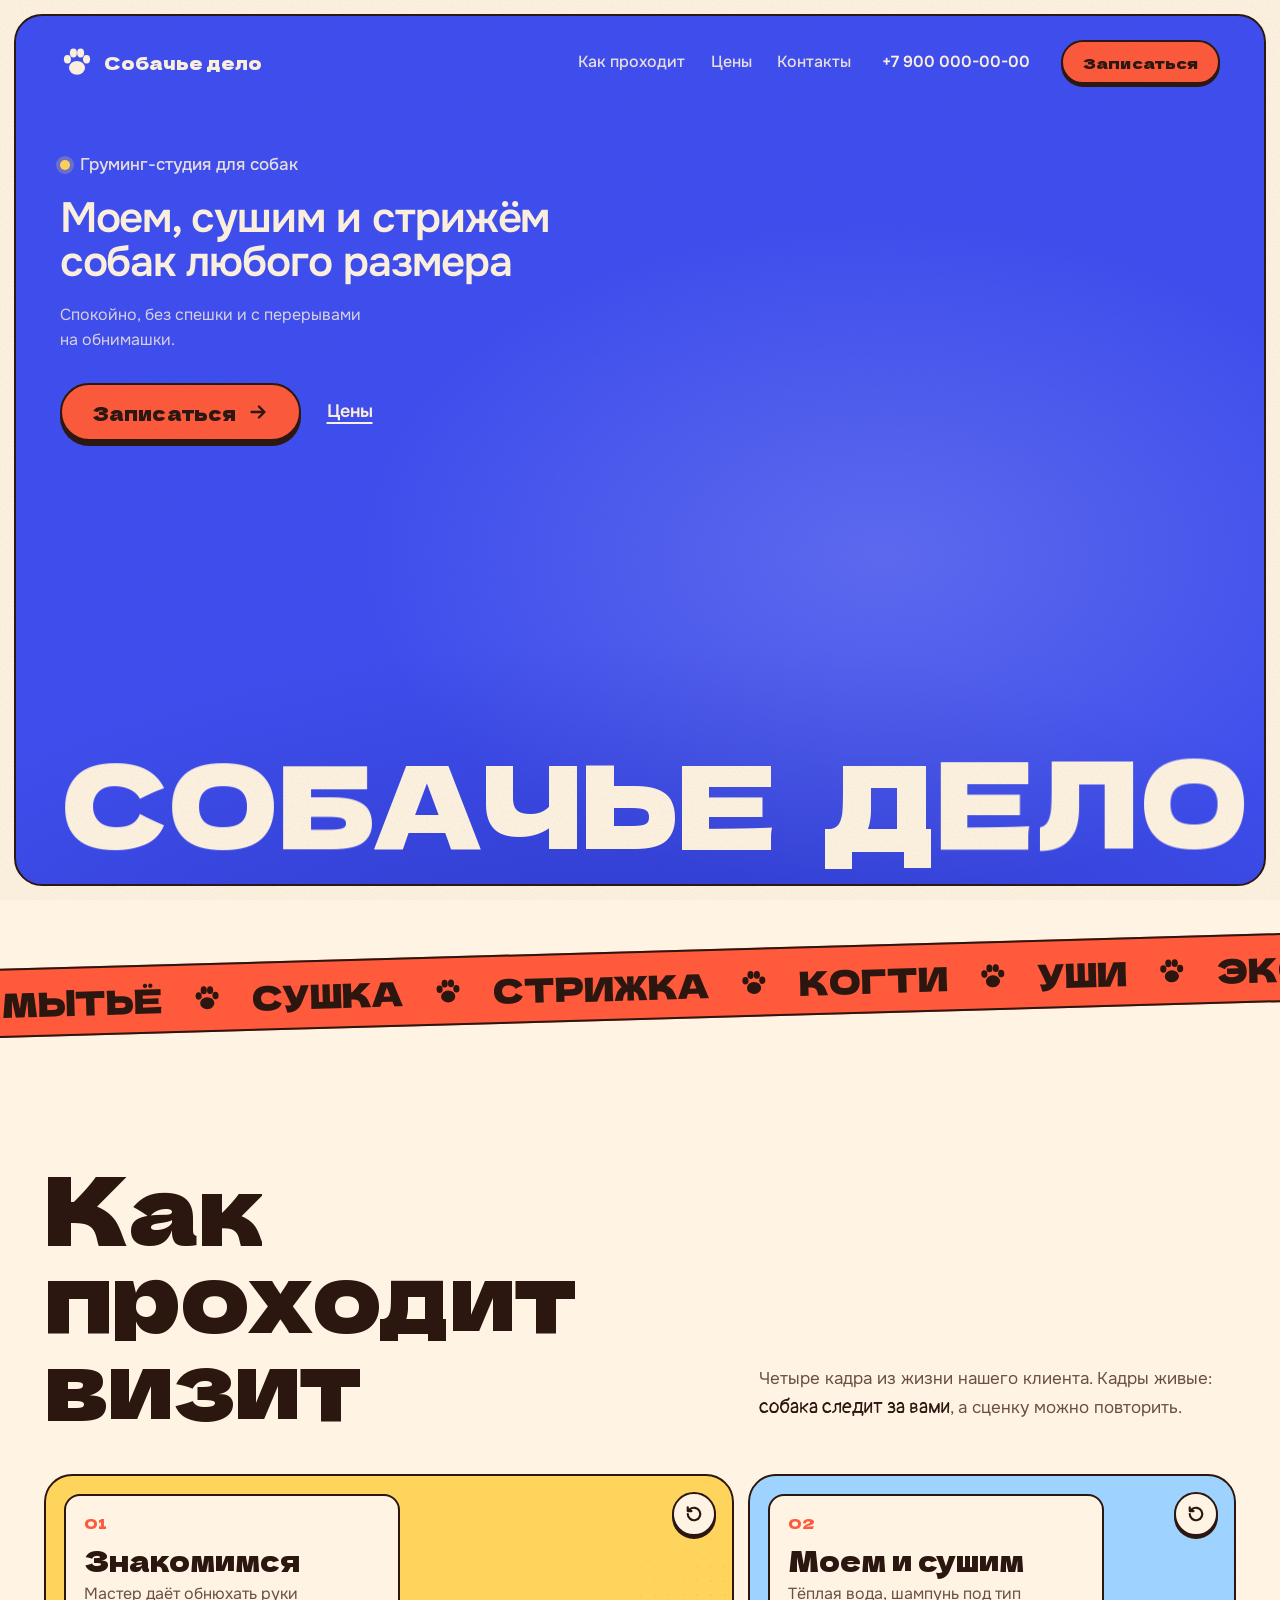
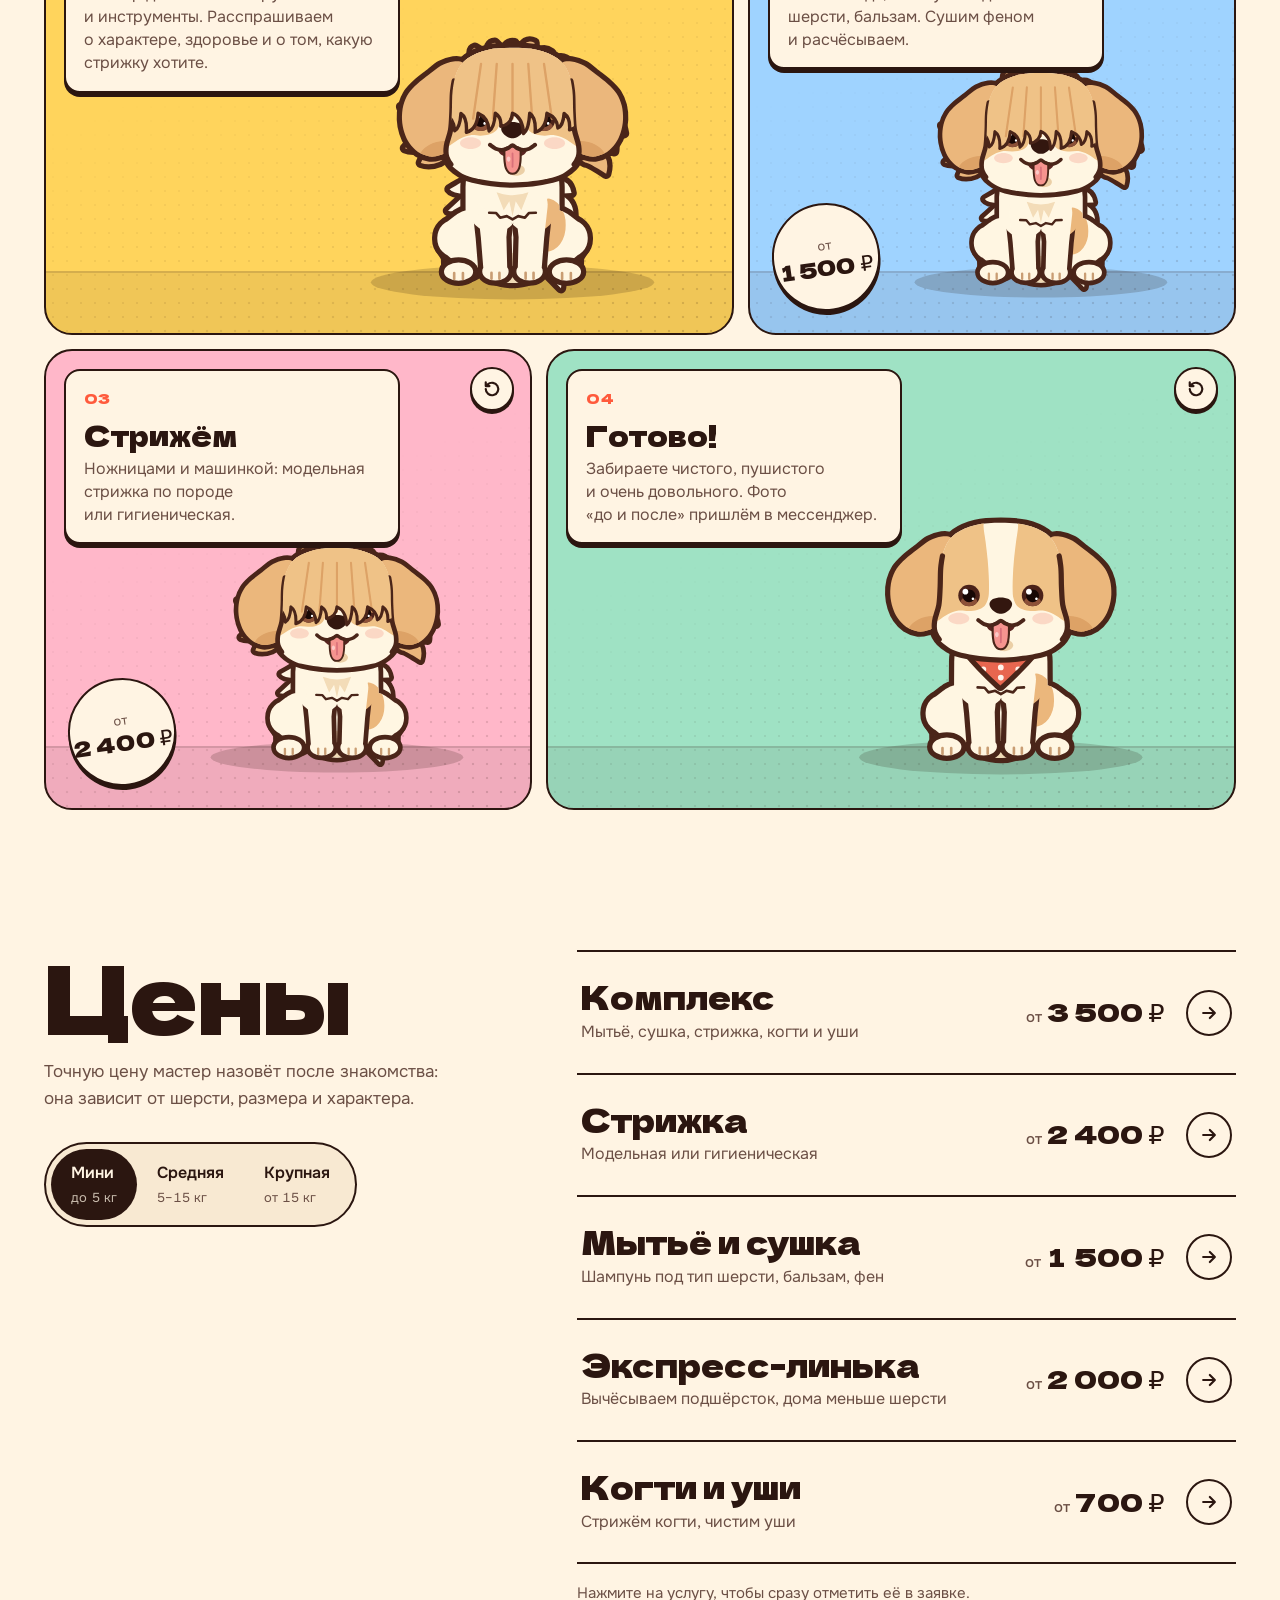
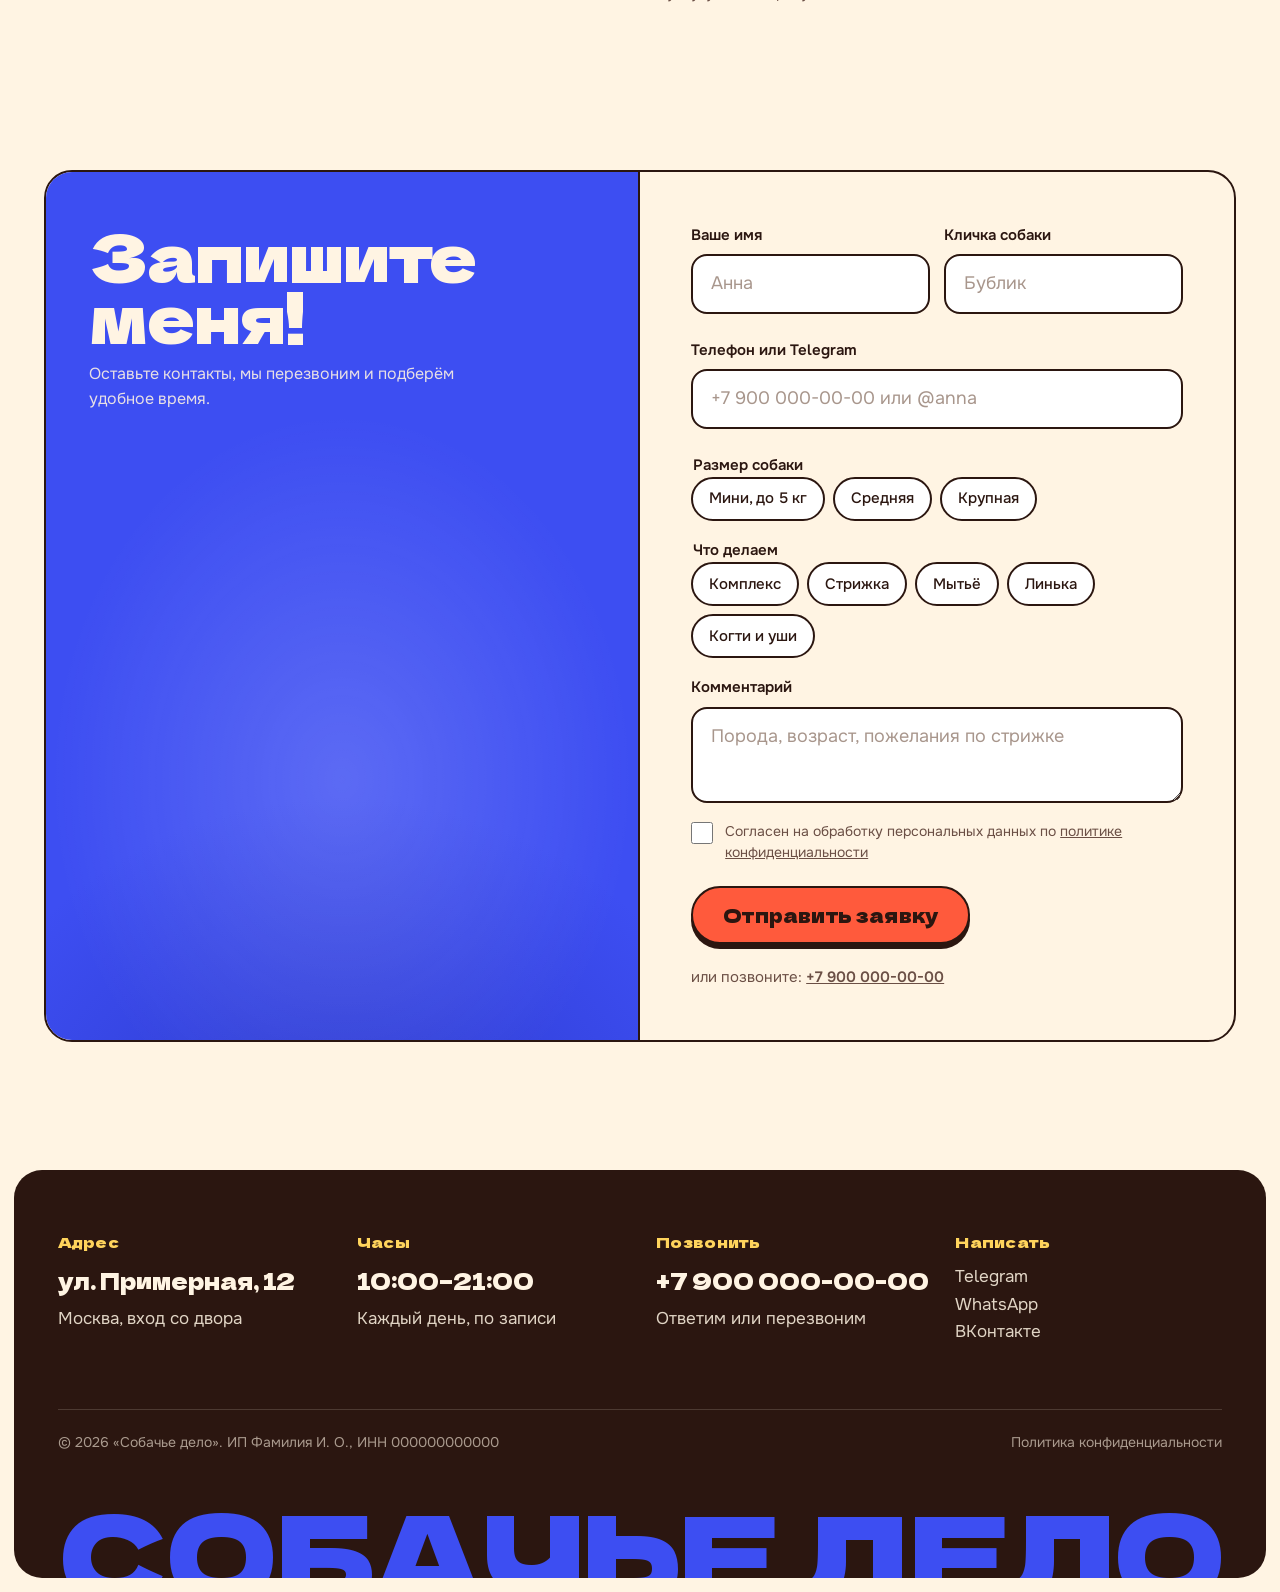
==== index.html @ 9e566dcf "Сайт груминг-студии «Собачье дело» с живой собачкой Мультяшный комикс: собачка сидит на огромном наз" ====
<!doctype html>
<html lang="ru">
<head>
<meta charset="utf-8">
<meta name="viewport" content="width=device-width, initial-scale=1, viewport-fit=cover">
<title>Собачье дело — груминг-студия</title>
<meta name="description" content="Груминг-студия «Собачье дело»: мытьё, сушка, стрижка, когти и уши для собак любого размера. Запись онлайн.">
<meta name="theme-color" content="#3d4ef2">
<meta property="og:title" content="Собачье дело — груминг-студия">
<meta property="og:description" content="Моем, сушим и стрижём собак любого размера. Спокойно и без спешки.">
<meta property="og:type" content="website">
<!-- <meta property="og:image" content="https://ваш-сайт.ru/og.png"> -->
<link rel="preconnect" href="https://fonts.googleapis.com">
<link rel="preconnect" href="https://fonts.gstatic.com" crossorigin>
<link rel="stylesheet" href="https://fonts.googleapis.com/css2?family=Dela+Gothic+One&family=Onest:wght@400;500;600;700&family=Pangolin&display=swap">
<link rel="stylesheet" href="css/site.css">
<script>document.documentElement.classList.add('js');</script>
</head>
<body>
<svg width="0" height="0" style="position:absolute" aria-hidden="true">
  <symbol id="i-paw" viewBox="0 0 32 32"><g fill="currentColor"><ellipse cx="16" cy="21.5" rx="7.6" ry="6.4"/><ellipse cx="7" cy="13.5" rx="3.3" ry="4"/><ellipse cx="12.6" cy="7.6" rx="3.3" ry="4.2"/><ellipse cx="19.4" cy="7.6" rx="3.3" ry="4.2"/><ellipse cx="25" cy="13.5" rx="3.3" ry="4"/></g></symbol>
  <symbol id="i-arrow" viewBox="0 0 24 24"><path d="M5 12h13M13 6l6 6-6 6" fill="none" stroke="currentColor" stroke-width="2.6" stroke-linecap="round" stroke-linejoin="round"/></symbol>
  <symbol id="i-replay" viewBox="0 0 24 24"><path d="M4.5 12a7.5 7.5 0 1 0 2.4-5.5M4.5 4v4.5H9" fill="none" stroke="currentColor" stroke-width="2.6" stroke-linecap="round" stroke-linejoin="round"/></symbol>
</svg>
<a class="skip" href="#book">Перейти к записи</a>

<!-- ============ ОБЛОЖКА ============ -->
<header class="hero" id="top">
  <div class="hero__panel" id="heroStage">
    <nav class="nav" aria-label="Главное меню">
      <a class="logo" href="#top"><svg aria-hidden="true"><use href="#i-paw"/></svg>Собачье дело</a>
      <div class="nav__links">
        <a href="#visit">Как проходит</a>
        <a href="#prices">Цены</a>
        <a href="#contacts">Контакты</a>
      </div>
      <!-- ЗАГЛУШКА: телефон -->
      <a class="nav__phone" href="tel:+79000000000">+7 900 000-00-00</a>
      <a class="btn btn--small" href="#book">Записаться</a>
    </nav>

    <div class="hero__intro">
      <p class="hero__kicker"><i></i>Груминг-студия для собак</p>
      <p class="hero__lead">Моем, сушим и&nbsp;стрижём собак любого размера</p>
      <p class="hero__sub">Спокойно, без спешки и&nbsp;с&nbsp;перерывами на&nbsp;обнимашки.</p>
      <div class="hero__cta">
        <a class="btn" href="#book">Записаться <svg aria-hidden="true"><use href="#i-arrow"/></svg></a>
        <a class="link-u" href="#prices">Цены</a>
      </div>
    </div>

    <h1 class="hero__title" id="heroTitle" aria-label="Собачье дело">
      <span class="line" aria-hidden="true">Собачье<i class="probe" id="titleProbe"></i></span>
      <span class="line" aria-hidden="true">дело</span>
    </h1>

    <div class="hint" id="petHint" aria-hidden="true">погладь меня
      <svg viewBox="0 0 74 50"><path d="M3 8 C 28 0, 54 10, 62 38 M50 30 L 62 40 L 70 26"/></svg>
    </div>
    <div class="bubble" id="heroBubble" aria-hidden="true"></div>
  </div>
</header>

<main>
  <div class="marquee" aria-hidden="true">
    <div class="marquee__track">
      <div class="marquee__group">
        <span>Мытьё</span><svg><use href="#i-paw"/></svg><span>Сушка</span><svg><use href="#i-paw"/></svg><span>Стрижка</span><svg><use href="#i-paw"/></svg>
        <span>Когти</span><svg><use href="#i-paw"/></svg><span>Уши</span><svg><use href="#i-paw"/></svg><span>Экспресс-линька</span><svg><use href="#i-paw"/></svg>
      </div>
      <div class="marquee__group">
        <span>Мытьё</span><svg><use href="#i-paw"/></svg><span>Сушка</span><svg><use href="#i-paw"/></svg><span>Стрижка</span><svg><use href="#i-paw"/></svg>
        <span>Когти</span><svg><use href="#i-paw"/></svg><span>Уши</span><svg><use href="#i-paw"/></svg><span>Экспресс-линька</span><svg><use href="#i-paw"/></svg>
      </div>
    </div>
  </div>

  <!-- ============ ВИЗИТ: страница комикса ============ -->
  <section class="sec" id="visit" aria-labelledby="visit-title">
    <div class="sec-head">
      <h2 class="h2 rv" id="visit-title">Как проходит визит</h2>
      <p>Четыре кадра из&nbsp;жизни нашего клиента. Кадры живые: <span class="hand">собака следит за&nbsp;вами</span>, а&nbsp;сценку можно повторить.</p>
    </div>
    <div class="comic">
      <article class="frame frame--1" data-scene="meet">
        <div class="frame__stage"></div>
        <div class="cap"><span class="cap__n">01</span><h3>Знакомимся</h3><p>Мастер даёт обнюхать руки и&nbsp;инструменты. Расспрашиваем о&nbsp;характере, здоровье и&nbsp;о&nbsp;том, какую стрижку хотите.</p></div>
        <button class="replay" type="button" aria-label="Повторить сценку «Знакомимся»"><svg aria-hidden="true"><use href="#i-replay"/></svg></button>
        <div class="bubble" aria-hidden="true">А ты кто?</div>
      </article>
      <article class="frame frame--2" data-scene="bath">
        <div class="frame__stage"></div>
        <div class="cap"><span class="cap__n">02</span><h3>Моем и сушим</h3><p>Тёплая вода, шампунь под&nbsp;тип шерсти, бальзам. Сушим феном и&nbsp;расчёсываем.</p></div>
        <!-- ЗАГЛУШКА: цена -->
        <div class="price-tag"><small>от</small><b>1&nbsp;500&nbsp;₽</b></div>
        <button class="replay" type="button" aria-label="Повторить сценку «Моем и сушим»"><svg aria-hidden="true"><use href="#i-replay"/></svg></button>
        <div class="bubble" aria-hidden="true">Буль-буль!</div>
      </article>
      <article class="frame frame--3" data-scene="haircut">
        <div class="frame__stage"></div>
        <div class="cap"><span class="cap__n">03</span><h3>Стрижём</h3><p>Ножницами и&nbsp;машинкой: модельная стрижка по&nbsp;породе или&nbsp;гигиеническая.</p></div>
        <!-- ЗАГЛУШКА: цена -->
        <div class="price-tag"><small>от</small><b>2&nbsp;400&nbsp;₽</b></div>
        <button class="replay" type="button" aria-label="Повторить сценку «Стрижём»"><svg aria-hidden="true"><use href="#i-replay"/></svg></button>
        <div class="bubble" aria-hidden="true">Щёлк-щёлк</div>
      </article>
      <article class="frame frame--4" data-scene="done">
        <div class="frame__stage"></div>
        <div class="cap"><span class="cap__n">04</span><h3>Готово!</h3><p>Забираете чистого, пушистого и&nbsp;очень довольного. Фото «до&nbsp;и&nbsp;после» пришлём в&nbsp;мессенджер.</p></div>
        <button class="replay" type="button" aria-label="Повторить сценку «Готово»"><svg aria-hidden="true"><use href="#i-replay"/></svg></button>
        <div class="bubble" aria-hidden="true">Я красивый?</div>
      </article>
    </div>
  </section>

  <!-- ============ ЦЕНЫ ============ -->
  <!-- ЗАГЛУШКА: все цены. У каждой строки три цены: мини, средняя, крупная (data-p). -->
  <section class="sec prices" id="prices" aria-labelledby="prices-title">
    <div class="prices__aside">
      <h2 class="h2 rv" id="prices-title">Цены</h2>
      <p>Точную цену мастер назовёт после знакомства: она зависит от&nbsp;шерсти, размера и&nbsp;характера.</p>
      <div class="size" role="radiogroup" aria-label="Размер собаки">
        <span class="size__pill" aria-hidden="true"></span>
        <input type="radio" name="psize" id="ps-mini" value="0" checked><label for="ps-mini">Мини<small>до 5 кг</small></label>
        <input type="radio" name="psize" id="ps-mid" value="1"><label for="ps-mid">Средняя<small>5–15 кг</small></label>
        <input type="radio" name="psize" id="ps-big" value="2"><label for="ps-big">Крупная<small>от 15 кг</small></label>
      </div>
    </div>
    <div>
      <ul class="menu">
        <li><a href="#book" data-service="complex"><div><h3>Комплекс</h3><p>Мытьё, сушка, стрижка, когти и&nbsp;уши</p></div><span class="menu__price" data-p="3500,4500,6000"><small>от</small><span class="price-anim">3&nbsp;500</span>&nbsp;₽</span><span class="menu__go" aria-hidden="true"><svg><use href="#i-arrow"/></svg></span></a></li>
        <li><a href="#book" data-service="haircut"><div><h3>Стрижка</h3><p>Модельная или гигиеническая</p></div><span class="menu__price" data-p="2400,3200,4500"><small>от</small><span class="price-anim">2&nbsp;400</span>&nbsp;₽</span><span class="menu__go" aria-hidden="true"><svg><use href="#i-arrow"/></svg></span></a></li>
        <li><a href="#book" data-service="bath"><div><h3>Мытьё и сушка</h3><p>Шампунь под тип шерсти, бальзам, фен</p></div><span class="menu__price" data-p="1500,2200,3000"><small>от</small><span class="price-anim">1&nbsp;500</span>&nbsp;₽</span><span class="menu__go" aria-hidden="true"><svg><use href="#i-arrow"/></svg></span></a></li>
        <li><a href="#book" data-service="deshedding"><div><h3>Экспресс-линька</h3><p>Вычёсываем подшёрсток, дома меньше шерсти</p></div><span class="menu__price" data-p="2000,2800,4000"><small>от</small><span class="price-anim">2&nbsp;000</span>&nbsp;₽</span><span class="menu__go" aria-hidden="true"><svg><use href="#i-arrow"/></svg></span></a></li>
        <li><a href="#book" data-service="nails"><div><h3>Когти и уши</h3><p>Стрижём когти, чистим уши</p></div><span class="menu__price" data-p="700,800,1000"><small>от</small><span class="price-anim">700</span>&nbsp;₽</span><span class="menu__go" aria-hidden="true"><svg><use href="#i-arrow"/></svg></span></a></li>
      </ul>
      <p class="menu__note">Нажмите на услугу, чтобы сразу отметить её в заявке.</p>
    </div>
  </section>

  <!-- ============ ЗАПИСЬ ============ -->
  <section class="sec" id="book-sec" aria-labelledby="book-title">
    <div class="book" id="book">
      <div class="book__stage" id="bookStage">
        <div class="book__say">
          <h2 class="h2 rv" id="book-title">Запишите меня!</h2>
          <p>Оставьте контакты, мы&nbsp;перезвоним и&nbsp;подберём удобное время.</p>
        </div>
        <div class="bubble" id="begBubble" aria-hidden="true">Ну пожа-а-алуйста</div>
      </div>
      <div class="book__form" id="formZone">
        <form class="form" id="leadForm" novalidate>
          <div class="form__row">
            <label class="field" data-field="name"><span>Ваше имя</span><input name="name" autocomplete="name" placeholder="Анна" required><em class="field__err" role="alert"></em></label>
            <label class="field" data-field="pet"><span>Кличка собаки</span><input name="pet" placeholder="Бублик"><em class="field__err" role="alert"></em></label>
          </div>
          <label class="field" data-field="contact"><span>Телефон или Telegram</span><input name="contact" autocomplete="tel" inputmode="tel" placeholder="+7 900 000-00-00 или @anna" required><em class="field__err" role="alert"></em></label>
          <fieldset class="group">
            <legend>Размер собаки</legend>
            <div class="chips">
              <label class="chip"><input type="radio" name="size" value="mini"><span>Мини, до 5 кг</span></label>
              <label class="chip"><input type="radio" name="size" value="medium"><span>Средняя</span></label>
              <label class="chip"><input type="radio" name="size" value="large"><span>Крупная</span></label>
            </div>
          </fieldset>
          <fieldset class="group">
            <legend>Что делаем</legend>
            <div class="chips">
              <label class="chip"><input type="checkbox" name="service" value="complex"><span>Комплекс</span></label>
              <label class="chip"><input type="checkbox" name="service" value="haircut"><span>Стрижка</span></label>
              <label class="chip"><input type="checkbox" name="service" value="bath"><span>Мытьё</span></label>
              <label class="chip"><input type="checkbox" name="service" value="deshedding"><span>Линька</span></label>
              <label class="chip"><input type="checkbox" name="service" value="nails"><span>Когти и уши</span></label>
            </div>
          </fieldset>
          <label class="field"><span>Комментарий</span><textarea name="message" placeholder="Порода, возраст, пожелания по стрижке"></textarea></label>
          <label class="consent" data-field="consent"><input type="checkbox" name="consent" required><span>Согласен на обработку персональных данных по <a href="#privacy">политике конфиденциальности</a></span></label>
          <div class="hp" aria-hidden="true"><input name="website" id="f-website" tabindex="-1" autocomplete="off"></div>
          <div class="form__alert" id="formAlert" role="alert" hidden></div>
          <div class="form__send">
            <button class="btn" type="submit" id="submitBtn"><span class="btn__label">Отправить заявку</span></button>
            <!-- ЗАГЛУШКА: телефон -->
            <p class="form__alt">или позвоните: <a href="tel:+79000000000">+7 900 000-00-00</a></p>
          </div>
          <noscript><p class="form__alt">Чтобы отправить заявку, включите JavaScript или позвоните нам.</p></noscript>
        </form>
        <div class="done" id="doneView" hidden tabindex="-1">
          <h2 class="h2">Ура, заявка у&nbsp;нас!</h2>
          <p id="doneText">Перезвоним в&nbsp;рабочее время и&nbsp;подберём день.</p>
          <p><button class="btn btn--cream btn--small" type="button" id="againBtn">Отправить ещё одну</button></p>
        </div>
      </div>
    </div>
  </section>
</main>

<!-- ============ КОНТАКТЫ ============ -->
<!-- ЗАГЛУШКА: адрес, часы, телефон, мессенджеры, реквизиты -->
<footer class="foot" id="contacts">
  <div class="foot__grid">
    <div><h3>Адрес</h3><p><span class="foot__big">ул. Примерная, 12</span>Москва, вход со&nbsp;двора</p></div>
    <div><h3>Часы</h3><p><span class="foot__big">10:00–21:00</span>Каждый день, по&nbsp;записи</p></div>
    <div><h3>Позвонить</h3><p><a class="foot__big" href="tel:+79000000000">+7 900 000-00-00</a>Ответим или перезвоним</p></div>
    <div><h3>Написать</h3><ul><li><a href="https://t.me/">Telegram</a></li><li><a href="https://wa.me/79000000000">WhatsApp</a></li><li><a href="https://vk.com/">ВКонтакте</a></li></ul></div>
  </div>
  <div class="foot__legal"><span>© 2026 «Собачье дело». ИП Фамилия И.&nbsp;О., ИНН 000000000000</span><a href="#privacy">Политика конфиденциальности</a></div>
  <div class="foot__word" id="footWord" aria-hidden="true"><span>Собачье дело</span></div>
</footer>

<script src="js/dog/body.js"></script>
<script src="js/dog/head.js"></script>
<script src="js/dog/engine.js"></script>
<script src="js/main.js"></script>
</body>
</html>
---- css/site.css ----
/* «Собачье дело» — груминг-студия. Стиль: мультяшный комикс.
   Все цвета, шрифты и скругления — переменные ниже. */
:root {
  --ink: #2b1610;            /* контуры, текст: тот же тёмно-коричневый, что контур собачки */
  --ink-soft: #6b4f45;
  --cream: #fff4e3;          /* бумага */
  --cream-2: #f8e9d2;
  --blue: #3d4ef2;           /* обложка */
  --blue-deep: #2a37c9;
  --tomato: #ff5a3c;         /* кнопки, акценты */
  --butter: #ffd45c;
  --sky: #9fd3ff;
  --pink: #ffb7c9;
  --mint: #9fe2c4;

  --display: "Dela Gothic One", "Arial Black", system-ui, sans-serif;
  --text: "Onest", system-ui, -apple-system, "Segoe UI", sans-serif;
  --hand: "Pangolin", "Comic Sans MS", cursive;

  --line: 2.5px;
  --r: 28px;
  --r-sm: 16px;
  --gutter: clamp(10px, 1.1vw, 16px);
  --pad: clamp(20px, 3.4vw, 56px);
  --ease: cubic-bezier(0.22, 1, 0.36, 1);
  --spring: cubic-bezier(0.34, 1.56, 0.64, 1);
}

* { box-sizing: border-box; }
html { -webkit-text-size-adjust: 100%; scroll-padding-top: 24px; }
html, body { overflow-x: clip; }
@media (prefers-reduced-motion: no-preference) { html { scroll-behavior: smooth; } }
body {
  margin: 0; background: var(--cream); color: var(--ink);
  font: 400 18px/1.55 var(--text); font-feature-settings: "ss01", "cv11";
  -webkit-font-smoothing: antialiased; text-rendering: optimizeLegibility;
}
/* лёгкое «зерно» бумаги поверх всего */
body::after {
  content: ""; position: fixed; inset: 0; pointer-events: none; z-index: 100; opacity: 0.07;
  background-image: url("data:image/svg+xml,%3Csvg xmlns='http://www.w3.org/2000/svg' width='160' height='160'%3E%3Cfilter id='n'%3E%3CfeTurbulence type='fractalNoise' baseFrequency='.9' numOctaves='2' stitchTiles='stitch'/%3E%3CfeColorMatrix values='0 0 0 0 0.17 0 0 0 0 0.09 0 0 0 0 0.06 0 0 0 1.4 -0.2'/%3E%3C/filter%3E%3Crect width='160' height='160' filter='url(%23n)'/%3E%3C/svg%3E");
}
[hidden] { display: none !important; }
img, svg { display: block; }
a { color: inherit; }
h1, h2, h3 { margin: 0; font-weight: 400; }
p { margin: 0; }
button, input, textarea { font: inherit; color: inherit; }
:focus-visible { outline: 3px solid var(--tomato); outline-offset: 3px; border-radius: 8px; }
.sr { position: absolute; width: 1px; height: 1px; overflow: hidden; clip: rect(0 0 0 0); white-space: nowrap; }
.skip { position: absolute; left: 12px; top: -60px; z-index: 200; background: var(--ink); color: var(--cream); padding: 10px 16px; border-radius: 12px; text-decoration: none; }
.skip:focus { top: 12px; }

/* ---------- кнопки: мультяшная «нажимаемая» кнопка ---------- */
.btn {
  --bg: var(--tomato);
  display: inline-flex; align-items: center; justify-content: center; gap: 10px;
  min-height: 58px; padding: 0 30px; border-radius: 999px;
  background: var(--bg); color: var(--ink); border: var(--line) solid var(--ink);
  box-shadow: 0 5px 0 var(--ink);
  font: 400 19px/1 var(--display); letter-spacing: 0.01em; text-decoration: none; cursor: pointer;
  transition: transform 160ms var(--ease), box-shadow 160ms var(--ease), background-color 200ms var(--ease);
  -webkit-tap-highlight-color: transparent;
}
.btn:hover { transform: translateY(-2px); box-shadow: 0 7px 0 var(--ink); }
.btn:active { transform: translateY(4px); box-shadow: 0 1px 0 var(--ink); transition-duration: 60ms; }
.btn--cream { --bg: var(--cream); }
.btn--small { min-height: 44px; padding: 0 20px; font-size: 15px; box-shadow: 0 3px 0 var(--ink); }
.btn--small:hover { box-shadow: 0 5px 0 var(--ink); }
.btn svg { width: 22px; height: 22px; }

.link-u { font-weight: 600; text-decoration: underline; text-decoration-thickness: 2px; text-underline-offset: 5px; }
.link-u:hover { text-decoration-color: var(--tomato); }

/* ---------- обложка ---------- */
.hero { padding: var(--gutter); height: 100vh; height: 100svh; min-height: 620px; }
.hero__panel {
  position: relative; height: 100%; overflow: hidden; isolation: isolate;
  background: var(--blue); color: var(--cream);
  border: var(--line) solid var(--ink); border-radius: var(--r);
}
/* мягкий свет за собакой и «пол» */
.hero__panel::before {
  content: ""; position: absolute; inset: 0; z-index: -1;
  background:
    radial-gradient(60% 55% at var(--spot-x, 72%) 62%, rgba(255, 255, 255, 0.16), transparent 70%),
    radial-gradient(120% 80% at 50% 120%, var(--blue-deep), transparent 60%);
}
.nav {
  position: absolute; left: 0; right: 0; top: 0; z-index: 3;
  display: flex; align-items: center; gap: clamp(14px, 2.4vw, 36px);
  padding: clamp(14px, 2vw, 24px) var(--pad);
}
.logo { display: inline-flex; align-items: center; gap: 10px; font: 400 18px/1 var(--display); text-decoration: none; white-space: nowrap; }
.logo svg { width: 34px; height: 34px; }
.nav__links { display: flex; gap: clamp(14px, 2vw, 30px); margin-left: auto; }
.nav__links a { text-decoration: none; font-weight: 500; font-size: 16px; opacity: 0.9; position: relative; }
.nav__links a::after { content: ""; position: absolute; left: 0; right: 0; bottom: -4px; height: 2px; background: currentColor; transform: scaleX(0); transform-origin: left; transition: transform 260ms var(--ease); }
.nav__links a:hover::after { transform: scaleX(1); }
.nav__phone { text-decoration: none; font-weight: 600; font-size: 16px; white-space: nowrap; }

.hero__intro {
  position: absolute; z-index: 2; left: var(--pad); top: clamp(96px, 15vh, 150px); width: min(38rem, 44%);
}
.hero__kicker { display: inline-flex; align-items: center; gap: 10px; font-weight: 500; font-size: 17px; color: rgba(255, 244, 227, 0.9); }
.hero__kicker i { width: 10px; height: 10px; border-radius: 50%; background: var(--butter); box-shadow: 0 0 0 4px rgba(255, 212, 92, 0.25); }
.hero__lead { margin-top: 18px; font: 600 clamp(30px, 3.3vw, 52px)/1.04 var(--text); letter-spacing: -0.025em; text-wrap: balance; }
.hero__sub { margin-top: 18px; max-width: 24rem; font-size: clamp(16px, 1.25vw, 19px); color: rgba(255, 244, 227, 0.82); }
.hero__cta { margin-top: clamp(22px, 3.4vh, 34px); display: flex; align-items: center; gap: 26px; }
.hero__cta .link-u { color: var(--cream); }

.hero__title {
  position: absolute; left: var(--pad); bottom: var(--title-bottom, 3vh); z-index: 0; margin: 0;
  font: 400 var(--title-size, 9vw)/0.84 var(--display); letter-spacing: -0.01em; text-transform: uppercase;
  white-space: nowrap; user-select: none; color: var(--cream);
}
.hero__title .line { display: block; width: max-content; }
.hero__title.one .line { display: inline-block; }
.hero__title.one .line + .line { margin-left: 0.24em; }
.hero__title.front { z-index: 2; }
.hero__title .ch { display: inline-block; transform-origin: 50% 100%; will-change: transform; }
.hero__title .probe { display: inline-block; width: 0; height: 0; vertical-align: baseline; }
.js .hero__title .ch { opacity: 0; }
.hero__title.is-in .ch { opacity: 1; transition: opacity 300ms var(--ease) calc(0.1s + var(--i) * 45ms); }

/* рукописная подсказка «погладь меня» со стрелкой */
.hint {
  position: absolute; z-index: 2; left: 0; top: 0; pointer-events: none;
  font: 400 26px/1.1 var(--hand); color: var(--butter); white-space: nowrap;
  opacity: 0; transform: translate(var(--hx, -999px), var(--hy, -999px)) rotate(-6deg);
  transition: opacity 400ms var(--ease);
}
.hint svg { position: absolute; left: 100%; top: 14px; width: 74px; height: 50px; margin-left: 6px; overflow: visible; }
.hint path { fill: none; stroke: var(--butter); stroke-width: 3; stroke-linecap: round; stroke-linejoin: round; stroke-dasharray: 140; stroke-dashoffset: 140; }
.hint.is-on { opacity: 1; }
.hint.is-on path { stroke-dashoffset: 0; transition: stroke-dashoffset 700ms var(--ease) 250ms; }

/* реплики собаки */
.bubble {
  position: absolute; z-index: 3; left: var(--bx, -999px); top: var(--by, -999px); pointer-events: none;
  padding: 10px 16px 11px; border-radius: 22px; background: #fff; color: var(--ink);
  border: var(--line) solid var(--ink); font: 400 21px/1.1 var(--hand); white-space: nowrap;
  transform: scale(0.4); transform-origin: 0% 100%;
  opacity: 0; transition: opacity 160ms var(--ease), transform 260ms var(--ease);
}
.bubble.is-left { transform-origin: 100% 100%; }
.bubble.is-left::after { left: auto; right: 14px; transform: skewX(-28deg) rotate(45deg); }
.bubble::after {   /* хвостик реплики */
  content: ""; position: absolute; left: 14px; bottom: -11px; width: 16px; height: 16px; background: #fff;
  border-right: var(--line) solid var(--ink); border-bottom: var(--line) solid var(--ink);
  transform: skewX(28deg) rotate(45deg); border-bottom-right-radius: 4px;
}
.bubble.is-on { opacity: 1; transform: none; transition: opacity 120ms var(--ease), transform 420ms var(--spring); }

.stage-cursor { cursor: pointer; }

/* ---------- бегущая строка ---------- */
.marquee {
  margin: clamp(26px, 4vw, 54px) calc(-1 * var(--gutter)) 0; transform: rotate(-1.6deg);
  background: var(--tomato); border-block: var(--line) solid var(--ink); overflow: hidden;
}
.marquee__track { display: flex; width: max-content; animation: marquee 32s linear infinite; }
.marquee__group { display: flex; align-items: center; gap: 30px; padding: 16px 15px; font: 400 clamp(22px, 2.6vw, 38px)/1 var(--display); text-transform: uppercase; white-space: nowrap; }
.marquee__group svg { width: 0.9em; height: 0.9em; flex: none; }
@keyframes marquee { to { transform: translateX(-50%); } }

/* ---------- заголовки разделов ---------- */
.sec { padding: clamp(80px, 11vw, 160px) var(--pad) 0; }
.sec-head { display: grid; grid-template-columns: minmax(0, 1.4fr) minmax(0, 1fr); gap: 24px 48px; align-items: end; margin-bottom: clamp(32px, 4vw, 56px); }
.h2 { font: 400 clamp(46px, 7.4vw, 120px)/0.92 var(--display); letter-spacing: -0.015em; }
.h2 .w { display: inline-block; overflow: hidden; vertical-align: top; padding-bottom: 0.06em; margin-bottom: -0.06em; }
.h2 .w > span { display: inline-block; }
.js .h2.rv .w > span { transform: translateY(105%); }
.js .h2.rv.is-in .w > span { transform: none; transition: transform 800ms var(--ease) calc(var(--i, 0) * 70ms); }
.sec-head p { font-size: clamp(17px, 1.3vw, 20px); color: var(--ink-soft); max-width: 30rem; }
.hand { font-family: var(--hand); font-size: 1.15em; color: var(--ink); }

/* ---------- визит: страница комикса ---------- */
.comic { display: grid; grid-template-columns: repeat(12, minmax(0, 1fr)); gap: var(--gutter); }
.frame {
  position: relative; overflow: hidden; isolation: isolate; min-height: clamp(380px, 36vw, 520px);
  border: var(--line) solid var(--ink); border-radius: var(--r); background: var(--bg, var(--sky));
}
.frame--1 { grid-column: span 7; --bg: var(--butter); }
.frame--2 { grid-column: span 5; --bg: var(--sky); }
.frame--3 { grid-column: span 5; --bg: var(--pink); }
.frame--4 { grid-column: span 7; --bg: var(--mint); }
.frame__stage { position: absolute; inset: 0; }
/* фон кадра: точки-растр, как в печатном комиксе */
.frame::before {
  content: ""; position: absolute; inset: 0; z-index: -1; opacity: 0.16;
  background-image: radial-gradient(var(--ink) 1.2px, transparent 1.6px); background-size: 14px 14px;
  -webkit-mask-image: linear-gradient(160deg, transparent 35%, #000 100%); mask-image: linear-gradient(160deg, transparent 35%, #000 100%);
}
/* «пол» кадра */
.frame__stage::after { content: ""; position: absolute; left: 0; right: 0; bottom: 0; height: 13%; z-index: -1; background: rgba(43, 22, 16, 0.07); border-top: var(--line) solid rgba(43, 22, 16, 0.14); }
.cap {
  position: absolute; left: 18px; top: 18px; z-index: 2; max-width: min(21rem, calc(100% - 36px));
  background: var(--cream); border: var(--line) solid var(--ink); border-radius: var(--r-sm);
  padding: 14px 18px 16px; box-shadow: 0 4px 0 var(--ink);
}
.cap__n { font: 400 14px/1 var(--display); color: var(--tomato); letter-spacing: 0.04em; }
.cap h3 { font: 400 clamp(24px, 2.2vw, 32px)/1 var(--display); margin: 8px 0 8px; }
.cap p { font-size: 16px; line-height: 1.45; color: var(--ink-soft); }
.price-tag {
  position: absolute; left: 22px; bottom: 22px; z-index: 2;
  display: inline-flex; flex-direction: column; align-items: center; justify-content: center;
  width: 108px; height: 108px; border-radius: 50%; background: var(--cream); border: var(--line) solid var(--ink);
  transform: rotate(-8deg); text-align: center; box-shadow: 0 4px 0 var(--ink);
}
.price-tag small { font-size: 13px; color: var(--ink-soft); }
.price-tag b { font: 400 21px/1 var(--display); }
.replay {
  position: absolute; right: 16px; top: 16px; z-index: 2; width: 44px; height: 44px; border-radius: 50%;
  display: grid; place-items: center; background: var(--cream); border: var(--line) solid var(--ink); cursor: pointer;
  box-shadow: 0 3px 0 var(--ink); transition: transform 160ms var(--ease), box-shadow 160ms var(--ease);
}
.replay:hover { transform: translateY(-2px) rotate(-30deg); box-shadow: 0 5px 0 var(--ink); }
.replay svg { width: 20px; height: 20px; }

/* ---------- цены ---------- */
.prices { display: grid; grid-template-columns: minmax(0, 0.9fr) minmax(0, 1.3fr); gap: 40px clamp(32px, 6vw, 110px); align-items: start; }
.prices__aside { position: sticky; top: 32px; }
.prices__aside p { margin-top: 22px; color: var(--ink-soft); font-size: clamp(17px, 1.3vw, 20px); max-width: 26rem; }
.size { display: inline-flex; margin-top: 30px; padding: 5px; border-radius: 999px; background: var(--cream-2); border: var(--line) solid var(--ink); position: relative; }
.size input { position: absolute; opacity: 0; pointer-events: none; }
.size label { position: relative; z-index: 1; padding: 12px 20px; border-radius: 999px; cursor: pointer; font-weight: 600; font-size: 16px; white-space: nowrap; transition: color 200ms var(--ease); }
.size label small { display: block; font-weight: 400; font-size: 13px; color: var(--ink-soft); margin-top: 2px; transition: color 200ms var(--ease); }
.size input:checked + label { color: var(--cream); }
.size input:checked + label small { color: rgba(255, 244, 227, 0.75); }
.size input:focus-visible + label { outline: 3px solid var(--tomato); outline-offset: 2px; }
.size__pill { position: absolute; z-index: 0; top: 5px; bottom: 5px; left: 0; width: 0; border-radius: 999px; background: var(--ink); transition: transform 380ms var(--spring), width 380ms var(--spring); }
.menu { list-style: none; margin: 0; padding: 0; border-top: var(--line) solid var(--ink); }
.menu a {
  display: grid; grid-template-columns: minmax(0, 1fr) auto auto; align-items: center; gap: 22px;
  padding: clamp(18px, 2.2vw, 28px) 4px; border-bottom: var(--line) solid var(--ink); text-decoration: none; position: relative;
}
.menu a::before { content: ""; position: absolute; inset: 0 -14px; z-index: -1; border-radius: 18px; background: var(--butter); transform: scaleY(0.4); opacity: 0; transition: transform 300ms var(--ease), opacity 200ms var(--ease); }
.menu a:hover::before, .menu a:focus-visible::before { transform: none; opacity: 1; }
.menu h3 { font: 400 clamp(24px, 2.5vw, 38px)/1.05 var(--display); }
.menu p { margin-top: 6px; color: var(--ink-soft); font-size: 16px; }
.menu__price { font: 400 clamp(20px, 2vw, 30px)/1 var(--display); white-space: nowrap; font-variant-numeric: tabular-nums; }
.menu__price small { font: 500 15px var(--text); color: var(--ink-soft); margin-right: 4px; }
.menu__go { width: 46px; height: 46px; border-radius: 50%; border: var(--line) solid var(--ink); display: grid; place-items: center; transition: background-color 200ms var(--ease), transform 300ms var(--spring); }
.menu__go svg { width: 20px; height: 20px; }
.menu a:hover .menu__go { background: var(--ink); color: var(--cream); transform: rotate(-45deg); }
.menu__note { margin-top: 18px; color: var(--ink-soft); font-size: 15px; }
.price-anim { display: inline-block; }
.price-anim.is-tick { animation: tick 380ms var(--spring); }
@keyframes tick { 0% { transform: translateY(40%); opacity: 0; } 100% { transform: none; opacity: 1; } }

/* ---------- запись ---------- */
.book {
  display: grid; grid-template-columns: minmax(0, 1fr) minmax(0, 1fr); overflow: hidden;
  border: var(--line) solid var(--ink); border-radius: var(--r); background: var(--cream);
  margin-top: clamp(10px, 2vw, 24px);
}
.book__stage { position: relative; overflow: hidden; isolation: isolate; min-height: 640px; background: var(--blue); border-right: var(--line) solid var(--ink); color: var(--cream); }
.book__stage::before { content: ""; position: absolute; inset: 0; z-index: -1; background: radial-gradient(70% 60% at 50% 70%, rgba(255, 255, 255, 0.16), transparent 70%), radial-gradient(120% 80% at 50% 120%, var(--blue-deep), transparent 60%); }
.book__say { position: absolute; left: var(--pad); right: var(--pad); top: clamp(28px, 4vw, 52px); z-index: 2; }
.book__say .h2 { font-size: clamp(40px, 5.2vw, 84px); }
.book__say p { margin-top: 16px; max-width: 24rem; color: rgba(255, 244, 227, 0.88); font-size: clamp(16px, 1.2vw, 19px); }
.book__form { padding: clamp(28px, 4vw, 60px); }
.form { display: grid; gap: 18px; }
.form__row { display: grid; grid-template-columns: 1fr 1fr; gap: 14px; }
.field { display: grid; gap: 7px; }
.field > span, .group > legend { font-weight: 600; font-size: 15px; }
.field input, .field textarea {
  width: 100%; min-height: 56px; padding: 14px 18px; border-radius: 16px;
  background: #fff; border: var(--line) solid var(--ink); outline: none;
  transition: box-shadow 160ms var(--ease), transform 160ms var(--ease);
}
.field textarea { min-height: 96px; resize: vertical; }
.field input:focus, .field textarea:focus { box-shadow: 0 4px 0 var(--ink); transform: translateY(-2px); }
.field input::placeholder, .field textarea::placeholder { color: #a8968c; }
.field.is-bad input { border-color: #d0321b; background: #fff5f2; }
.field__err { font-size: 14px; color: #c42e17; min-height: 0; }
.group { border: 0; padding: 0; margin: 0; display: grid; gap: 9px; }
.chips { display: flex; flex-wrap: wrap; gap: 8px; }
.chip { position: relative; }
.chip input { position: absolute; opacity: 0; inset: 0; margin: 0; cursor: pointer; }
.chip span {
  display: inline-flex; align-items: center; gap: 8px; min-height: 44px; padding: 0 16px; border-radius: 999px;
  border: var(--line) solid var(--ink); background: #fff; font-weight: 500; font-size: 15px;
  transition: background-color 180ms var(--ease), color 180ms var(--ease), transform 220ms var(--spring);
}
.chip input:checked + span { background: var(--ink); color: var(--cream); }
.chip input:active + span { transform: scale(0.94); }
.chip input:focus-visible + span { outline: 3px solid var(--tomato); outline-offset: 2px; }
.consent { display: flex; gap: 12px; align-items: flex-start; font-size: 14px; color: var(--ink-soft); cursor: pointer; }
.consent input { width: 22px; height: 22px; margin: 1px 0 0; accent-color: var(--ink); flex: none; }
.consent.is-bad { color: #c42e17; }
.form__send { display: flex; align-items: center; gap: 22px; flex-wrap: wrap; margin-top: 4px; }
.form__alt { font-size: 15px; color: var(--ink-soft); }
.form__alt a { font-weight: 600; }
.form__alert { padding: 14px 16px; border-radius: 14px; background: #fff0eb; border: var(--line) solid #d0321b; font-size: 15px; }
.hp { position: absolute; left: -9999px; width: 1px; height: 1px; overflow: hidden; }
.btn[aria-busy="true"] { pointer-events: none; opacity: 0.75; }
.done { display: grid; gap: 16px; align-content: center; min-height: 100%; }
.done .h2 { font-size: clamp(44px, 5vw, 80px); }
.done p { font-size: 19px; color: var(--ink-soft); max-width: 28rem; }

/* ---------- подвал ---------- */
.foot { margin: clamp(80px, 10vw, 140px) var(--gutter) var(--gutter); border-radius: var(--r); background: var(--ink); color: var(--cream); overflow: hidden; }
.foot__grid { display: grid; grid-template-columns: repeat(4, minmax(0, 1fr)); gap: 32px; padding: clamp(36px, 5vw, 72px) var(--pad) 0; }
.foot h3 { font: 400 15px/1 var(--display); color: var(--butter); margin-bottom: 14px; letter-spacing: 0.02em; }
.foot p, .foot li { font-size: 17px; line-height: 1.6; color: rgba(255, 244, 227, 0.86); }
.foot ul { list-style: none; margin: 0; padding: 0; }
.foot a { text-decoration: none; }
.foot a:hover { color: var(--butter); }
.foot__big { display: block; white-space: nowrap; font-size: clamp(20px, 1.75vw, 28px); font-family: var(--display); color: var(--cream); margin-bottom: 6px; }
.foot__word { font: 400 var(--word-size, 12vw)/0.8 var(--display); text-transform: uppercase; white-space: nowrap; color: var(--blue); padding: clamp(28px, 4vw, 56px) var(--pad) 0; margin-bottom: -0.17em; letter-spacing: -0.01em; }
.foot__legal { display: flex; justify-content: space-between; gap: 18px; flex-wrap: wrap; margin: clamp(36px, 5vw, 64px) var(--pad) 0; padding-top: 22px; border-top: 1.5px solid rgba(255, 244, 227, 0.16); font-size: 14px; color: rgba(255, 244, 227, 0.6); }

/* ---------- адаптив ---------- */
@media (max-width: 1080px) {
  .nav__links { display: none; }
  .hero__intro { width: auto; right: var(--pad); max-width: 34rem; }
  .nav__phone { margin-left: auto; }
  .sec-head { grid-template-columns: 1fr; }
  .prices { grid-template-columns: 1fr; }
  .prices__aside { position: static; }
  .foot__grid { grid-template-columns: 1fr 1fr; }
}
@media (max-width: 860px) {
  .frame--1, .frame--2, .frame--3, .frame--4 { grid-column: 1 / -1; }
  .frame { min-height: 0; display: flex; flex-direction: column; }
  .frame__stage { position: relative; inset: auto; height: clamp(300px, 80vw, 420px); z-index: 0; }
  .cap { position: relative; left: auto; top: auto; max-width: none; margin: 0 12px 12px; }
  .price-tag { left: 14px; top: 14px; bottom: auto; }
  .book { grid-template-columns: 1fr; }
  .book__stage { min-height: 520px; border-right: 0; border-bottom: var(--line) solid var(--ink); }
}
@media (max-width: 640px) {
  body { font-size: 17px; }
  .logo { font-size: 15px; gap: 8px; }
  .logo svg { width: 28px; height: 28px; }
  .nav .btn--small { min-height: 40px; padding: 0 16px; font-size: 14px; }
  .book__stage { min-height: 460px; }
  .nav__phone { display: none; }
  .nav .btn--small { margin-left: auto; }
  .hero__lead { font-size: 30px; margin-top: 12px; }
  .hero__kicker { font-size: 15px; }
  .hero__sub { font-size: 16px; margin-top: 12px; }
  .btn { min-height: 54px; padding: 0 24px; font-size: 17px; }
  .hint { font-size: 21px; }
  .bubble { font-size: 18px; }
  .form__row { grid-template-columns: 1fr; }
  .size { display: flex; width: 100%; }
  .size label { flex: 1; text-align: center; padding: 10px 6px; font-size: 15px; }
  .menu a { grid-template-columns: minmax(0, 1fr) auto; }
  .menu__go { display: none; }
  .price-tag { width: 92px; height: 92px; }
  .price-tag b { font-size: 18px; }
  .foot__grid { grid-template-columns: 1fr; }
}

@media (prefers-reduced-motion: reduce) {
  .marquee__track { animation: none; }
  .js .h2.rv .w > span { transform: none; }
  .js .hero__title .ch { opacity: 1; }
  .bubble, .bubble.is-on, .hint, .hint path { transition: none; }
}
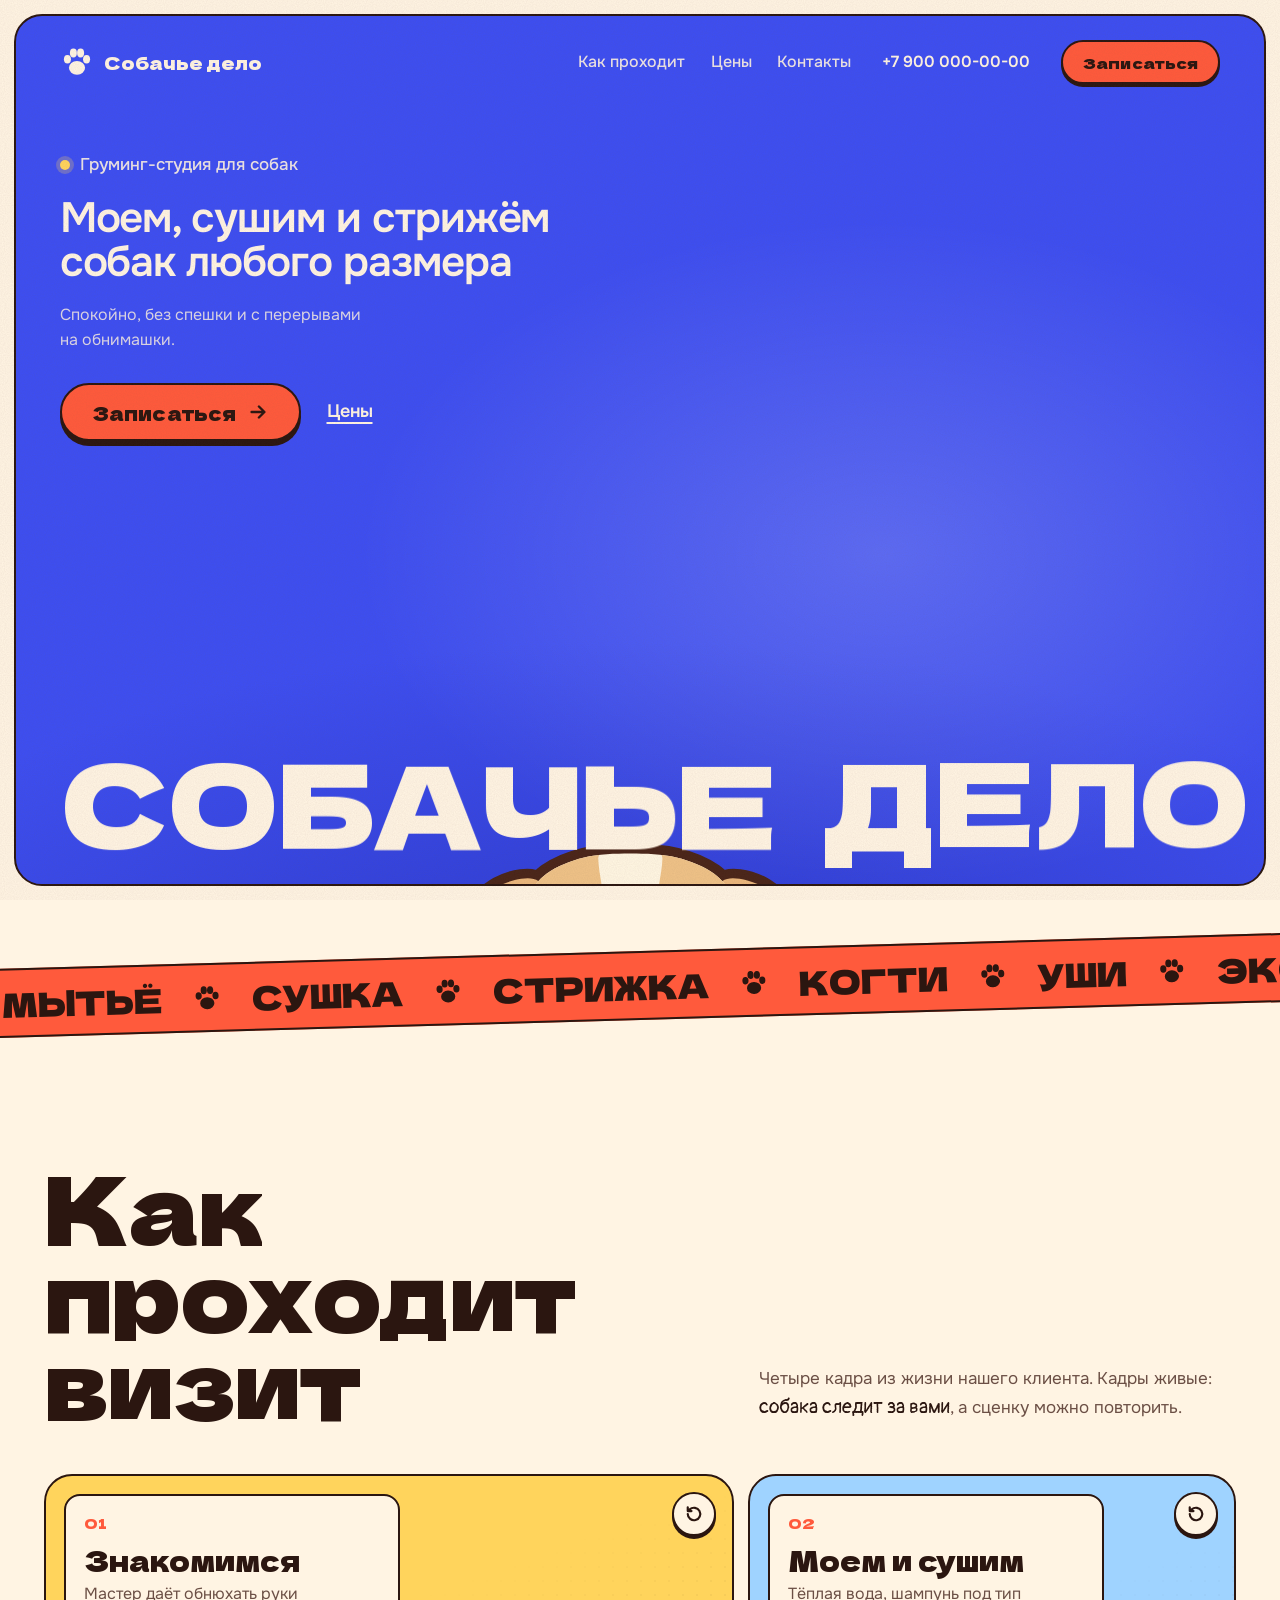
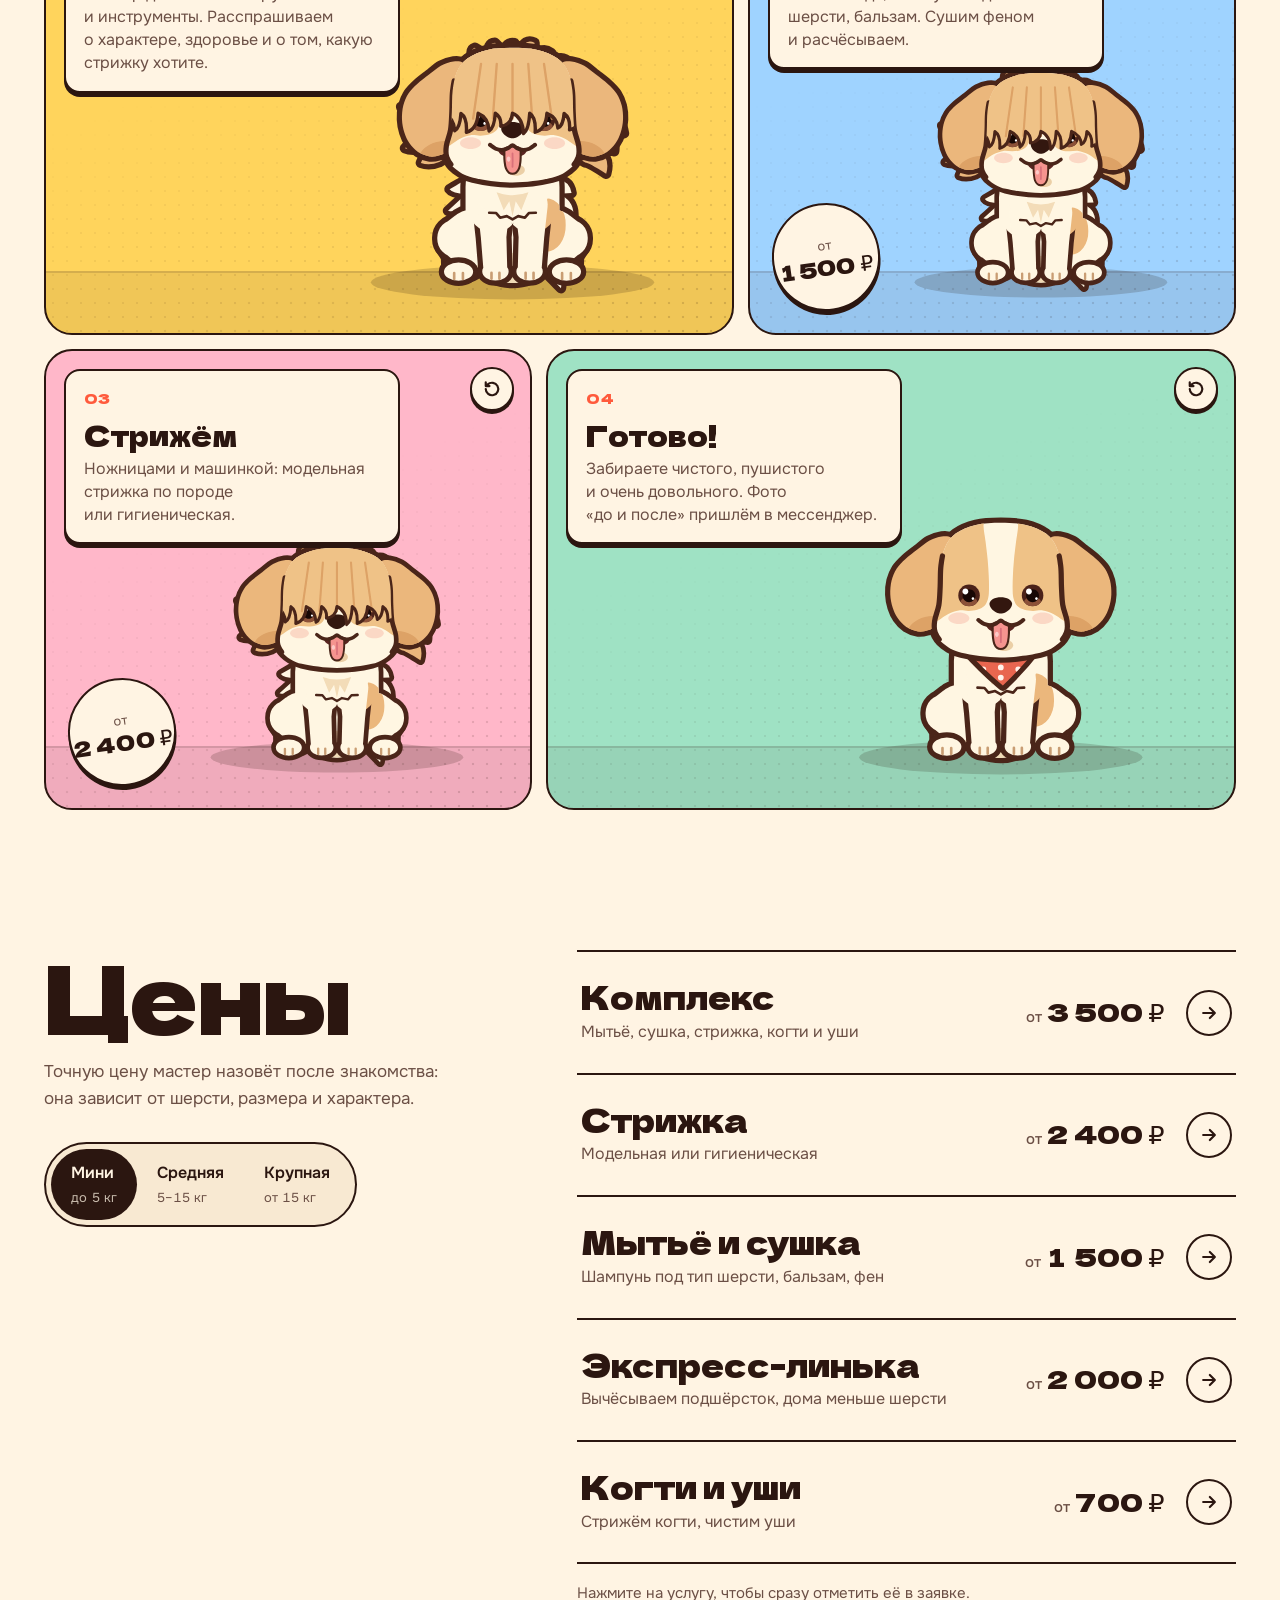
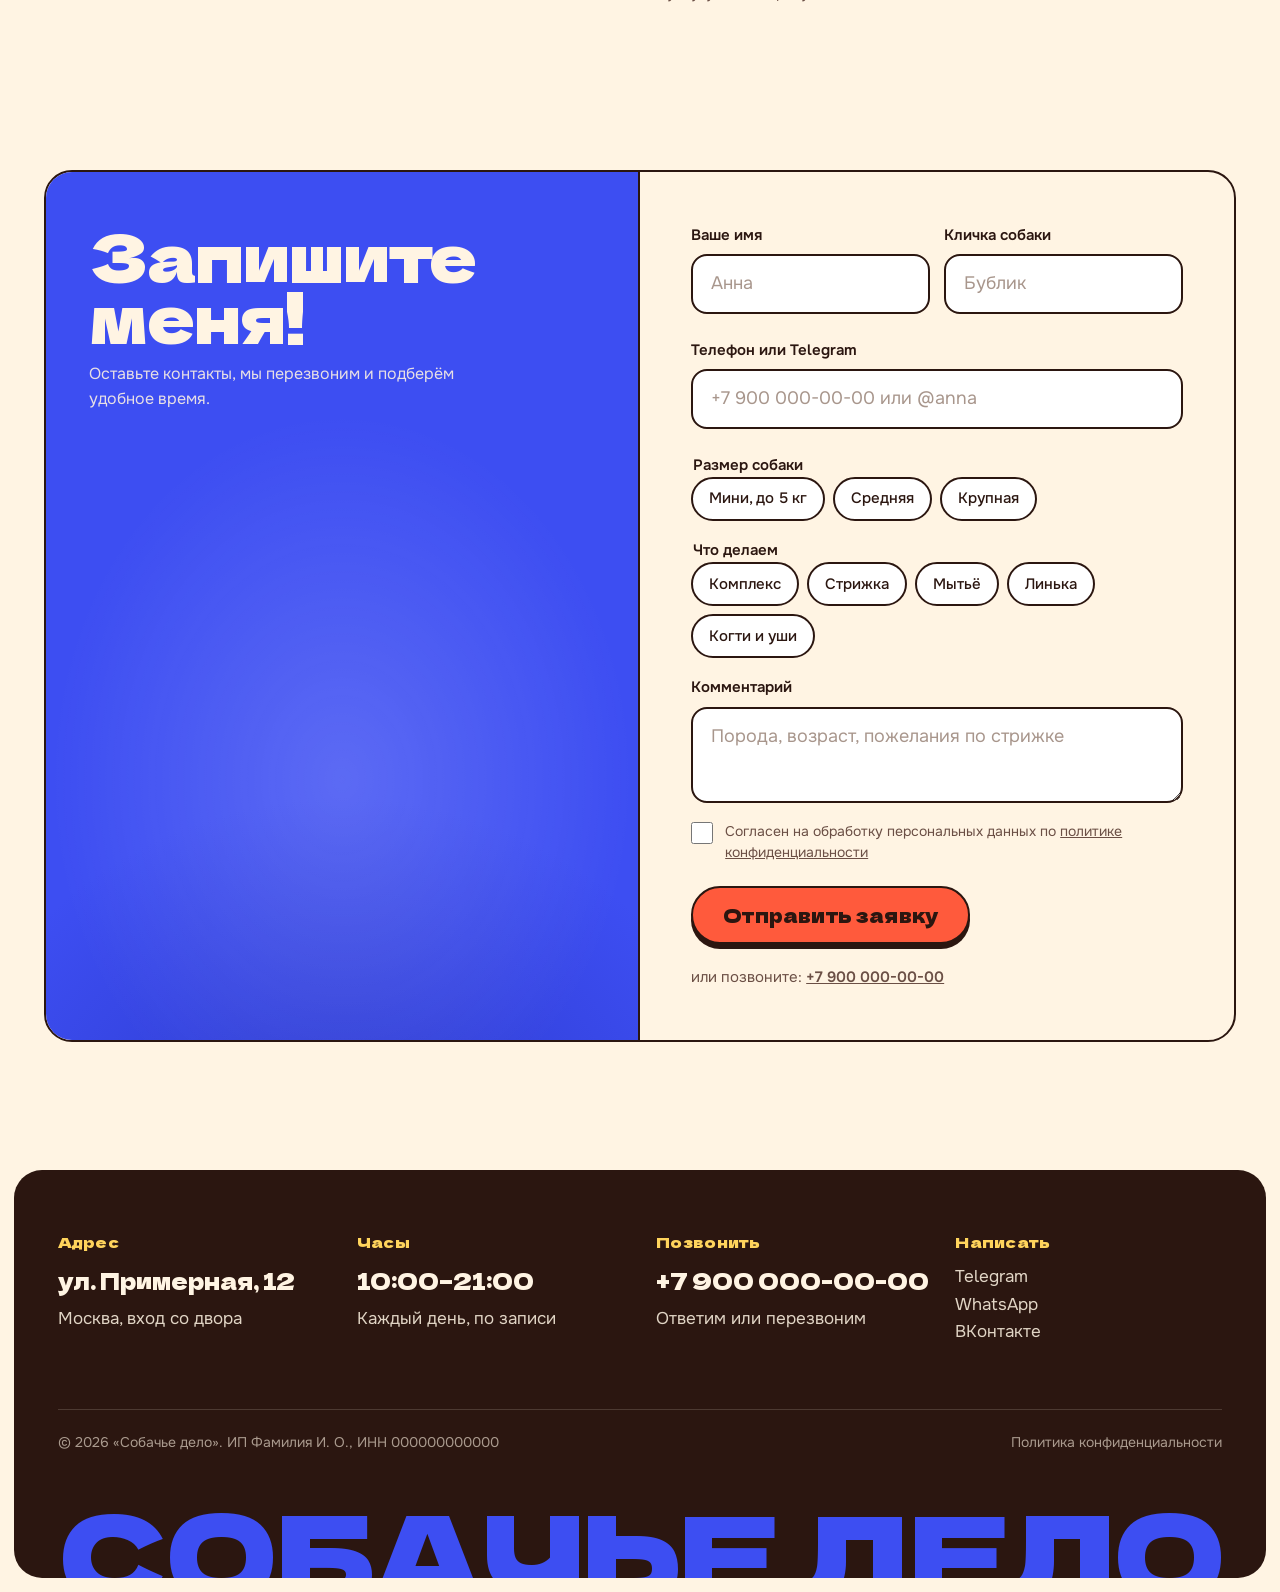
==== commit 83ce7c2b: "Подсказка «погладь меня» не наезжает на кнопки и указывает на собачку - стрелка рисуется от подписи " ====
--- a/index.html
+++ b/index.html
@@ -54,9 +54,8 @@
       <span class="line" aria-hidden="true">дело</span>
     </h1>
 
-    <div class="hint" id="petHint" aria-hidden="true">погладь меня
-      <svg viewBox="0 0 74 50"><path d="M3 8 C 28 0, 54 10, 62 38 M50 30 L 62 40 L 70 26"/></svg>
-    </div>
+    <div class="hint" id="petHint" aria-hidden="true">погладь меня</div>
+    <svg class="hint-arrow" id="hintArrow" aria-hidden="true"><path class="hint-arrow__line"/><path class="hint-arrow__head"/></svg>
     <div class="bubble" id="heroBubble" aria-hidden="true"></div>
   </div>
 </header>
--- a/css/site.css
+++ b/css/site.css
@@ -123,17 +123,20 @@
 .js .hero__title .ch { opacity: 0; }
 .hero__title.is-in .ch { opacity: 1; transition: opacity 300ms var(--ease) calc(0.1s + var(--i) * 45ms); }
 
-/* рукописная подсказка «погладь меня» со стрелкой */
+/* рукописная подсказка «погладь меня»; стрелка рисуется скриптом от подписи к голове собаки */
 .hint {
-  position: absolute; z-index: 2; left: 0; top: 0; pointer-events: none;
-  font: 400 26px/1.1 var(--hand); color: var(--butter); white-space: nowrap;
-  opacity: 0; transform: translate(var(--hx, -999px), var(--hy, -999px)) rotate(-6deg);
-  transition: opacity 400ms var(--ease);
-}
-.hint svg { position: absolute; left: 100%; top: 14px; width: 74px; height: 50px; margin-left: 6px; overflow: visible; }
-.hint path { fill: none; stroke: var(--butter); stroke-width: 3; stroke-linecap: round; stroke-linejoin: round; stroke-dasharray: 140; stroke-dashoffset: 140; }
+  position: absolute; z-index: 2; left: var(--hx, -999px); top: var(--hy, -999px); pointer-events: none;
+  font: 400 26px/1.05 var(--hand); color: var(--butter); white-space: nowrap; text-align: center;
+  opacity: 0; transform: rotate(var(--hr, -5deg)); transition: opacity 400ms var(--ease);
+}
 .hint.is-on { opacity: 1; }
-.hint.is-on path { stroke-dashoffset: 0; transition: stroke-dashoffset 700ms var(--ease) 250ms; }
+.hint-arrow { position: absolute; inset: 0; width: 100%; height: 100%; z-index: 2; pointer-events: none; overflow: visible; }
+.hint-arrow path { fill: none; stroke: var(--butter); stroke-width: 3; stroke-linecap: round; stroke-linejoin: round; opacity: 0; }
+.hint-arrow__line { stroke-dasharray: var(--len, 200); stroke-dashoffset: var(--len, 200); }
+.hint-arrow.is-on path { opacity: 1; }
+.hint-arrow.is-on .hint-arrow__line { stroke-dashoffset: 0; transition: stroke-dashoffset 600ms var(--ease) 200ms; }
+.hint-arrow__head { transition: opacity 200ms var(--ease) 0ms; }
+.hint-arrow.is-on .hint-arrow__head { transition: opacity 200ms var(--ease) 700ms; }
 
 /* реплики собаки */
 .bubble {
@@ -343,7 +346,7 @@
   .hero__kicker { font-size: 15px; }
   .hero__sub { font-size: 16px; margin-top: 12px; }
   .btn { min-height: 54px; padding: 0 24px; font-size: 17px; }
-  .hint { font-size: 21px; }
+  .hint { font-size: 22px; }
   .bubble { font-size: 18px; }
   .form__row { grid-template-columns: 1fr; }
   .size { display: flex; width: 100%; }
@@ -359,5 +362,5 @@
   .marquee__track { animation: none; }
   .js .h2.rv .w > span { transform: none; }
   .js .hero__title .ch { opacity: 1; }
-  .bubble, .bubble.is-on, .hint, .hint path { transition: none; }
-}
+  .bubble, .bubble.is-on, .hint, .hint-arrow path { transition: none !important; }
+}
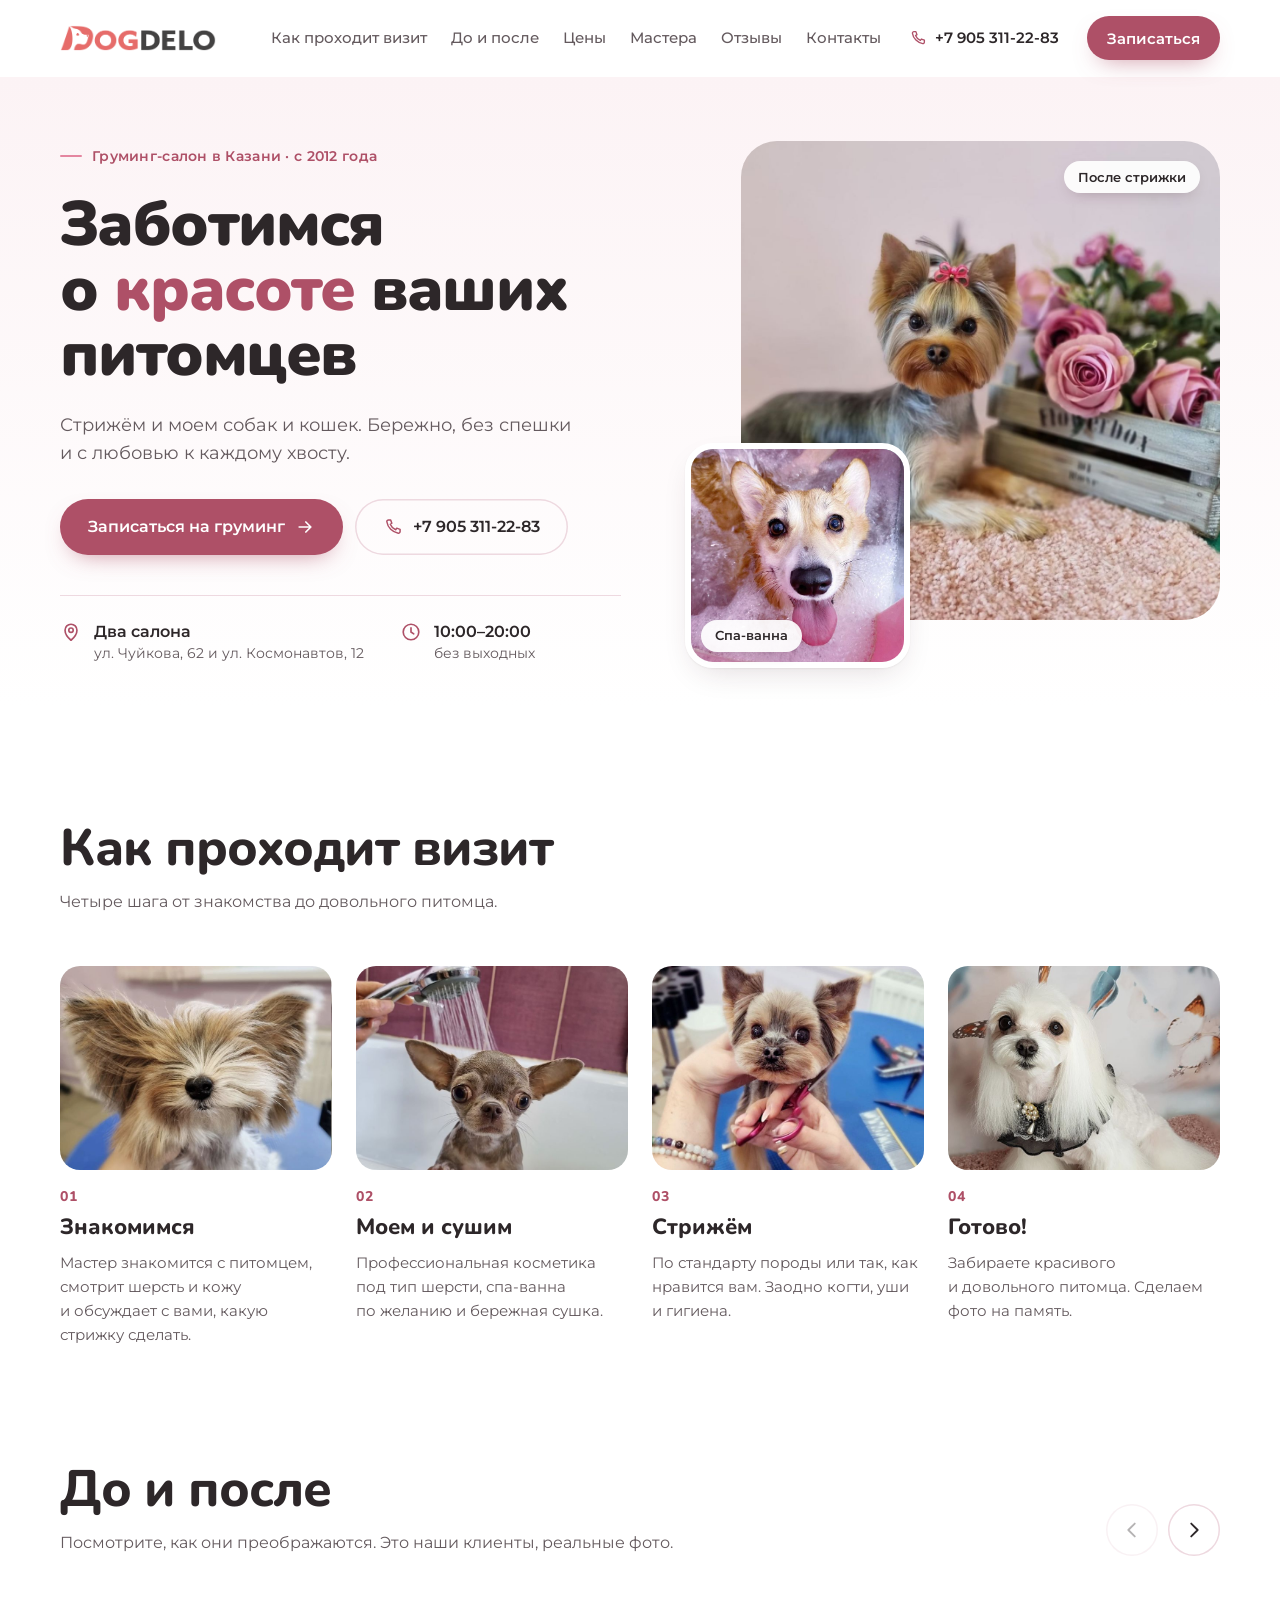
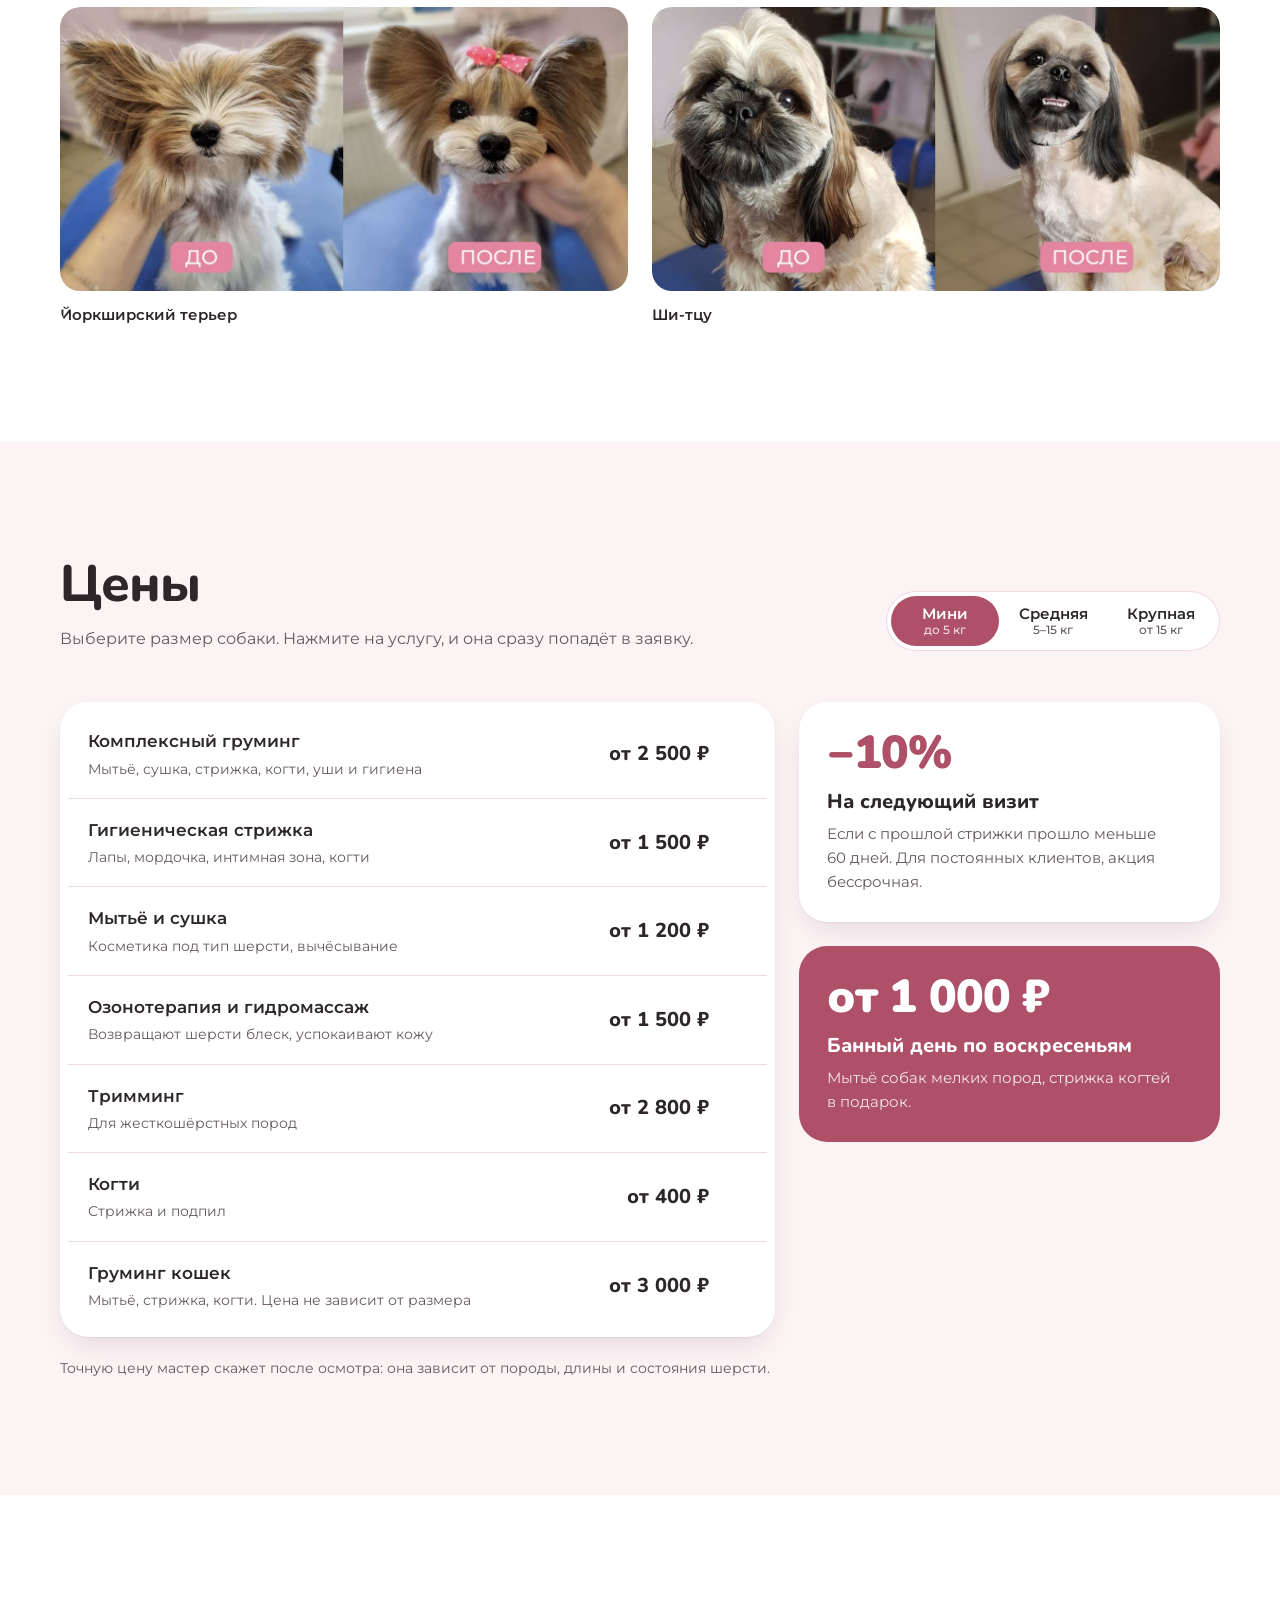
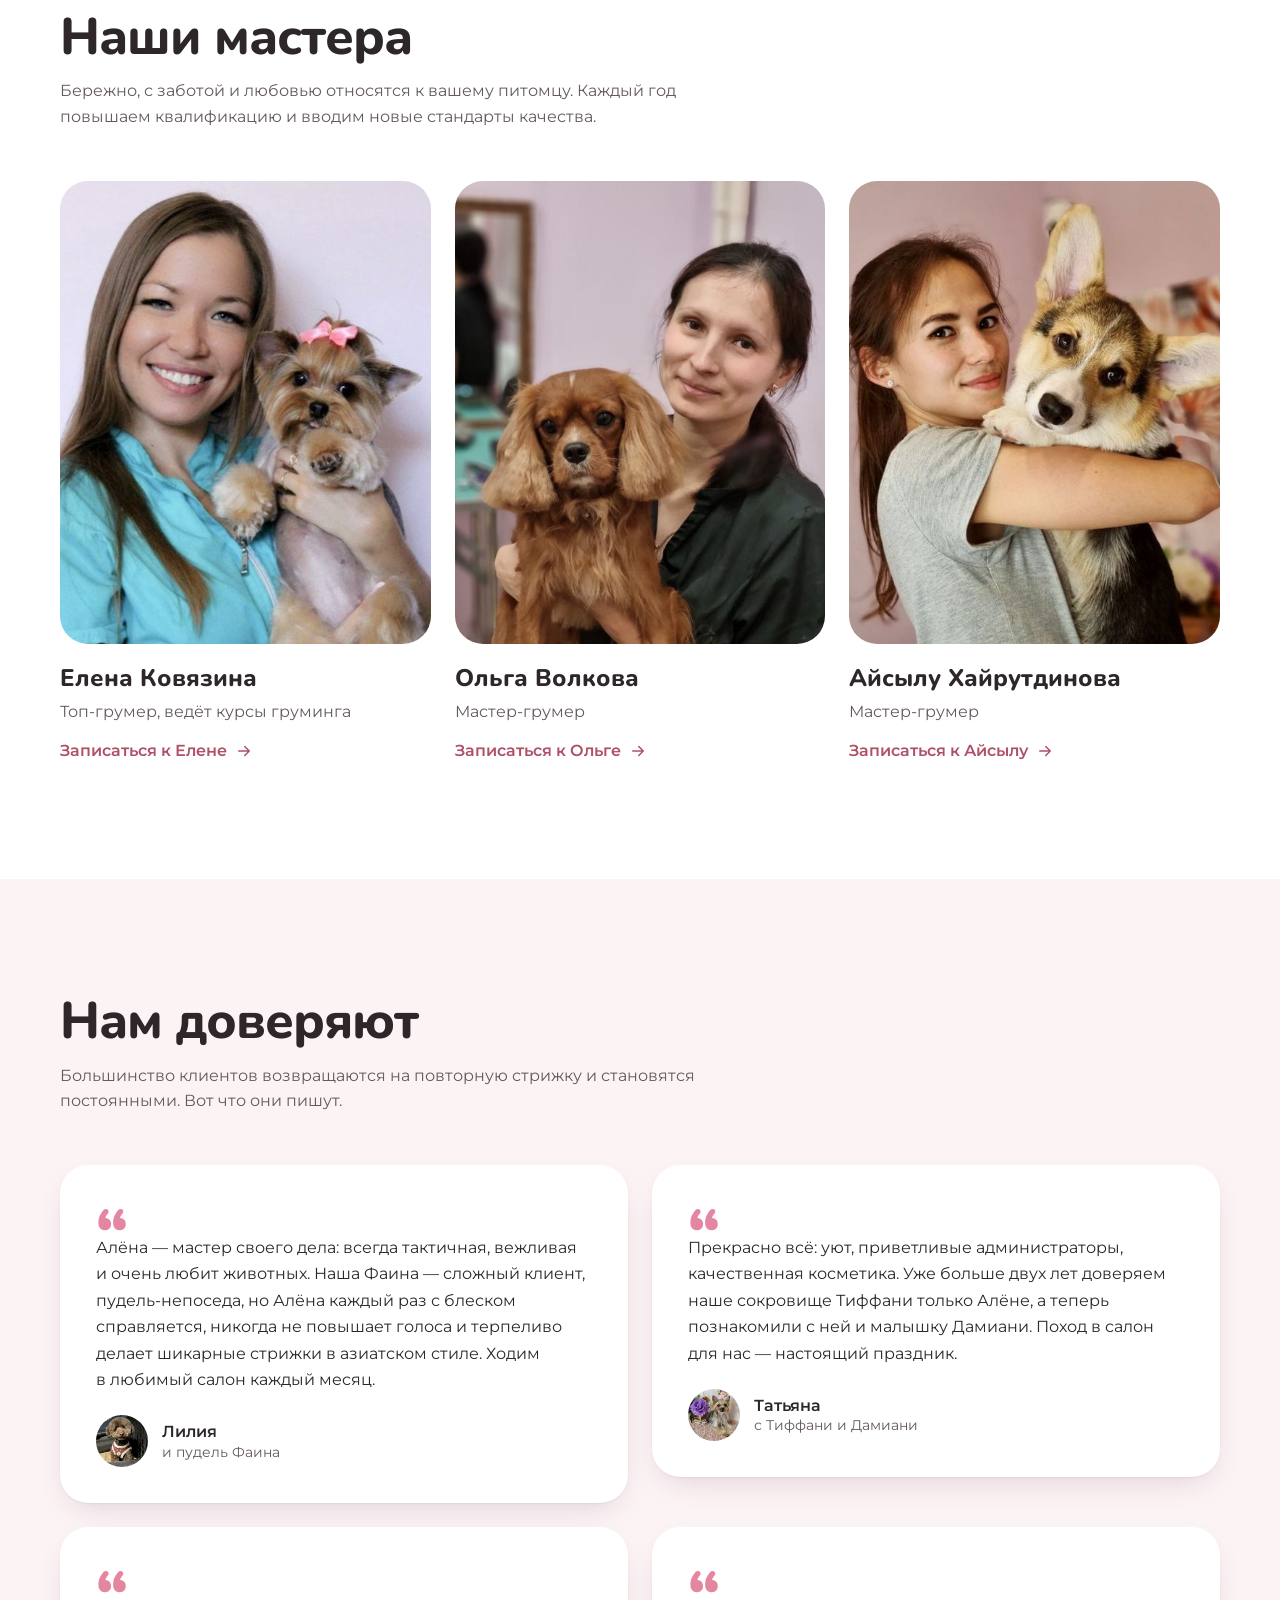
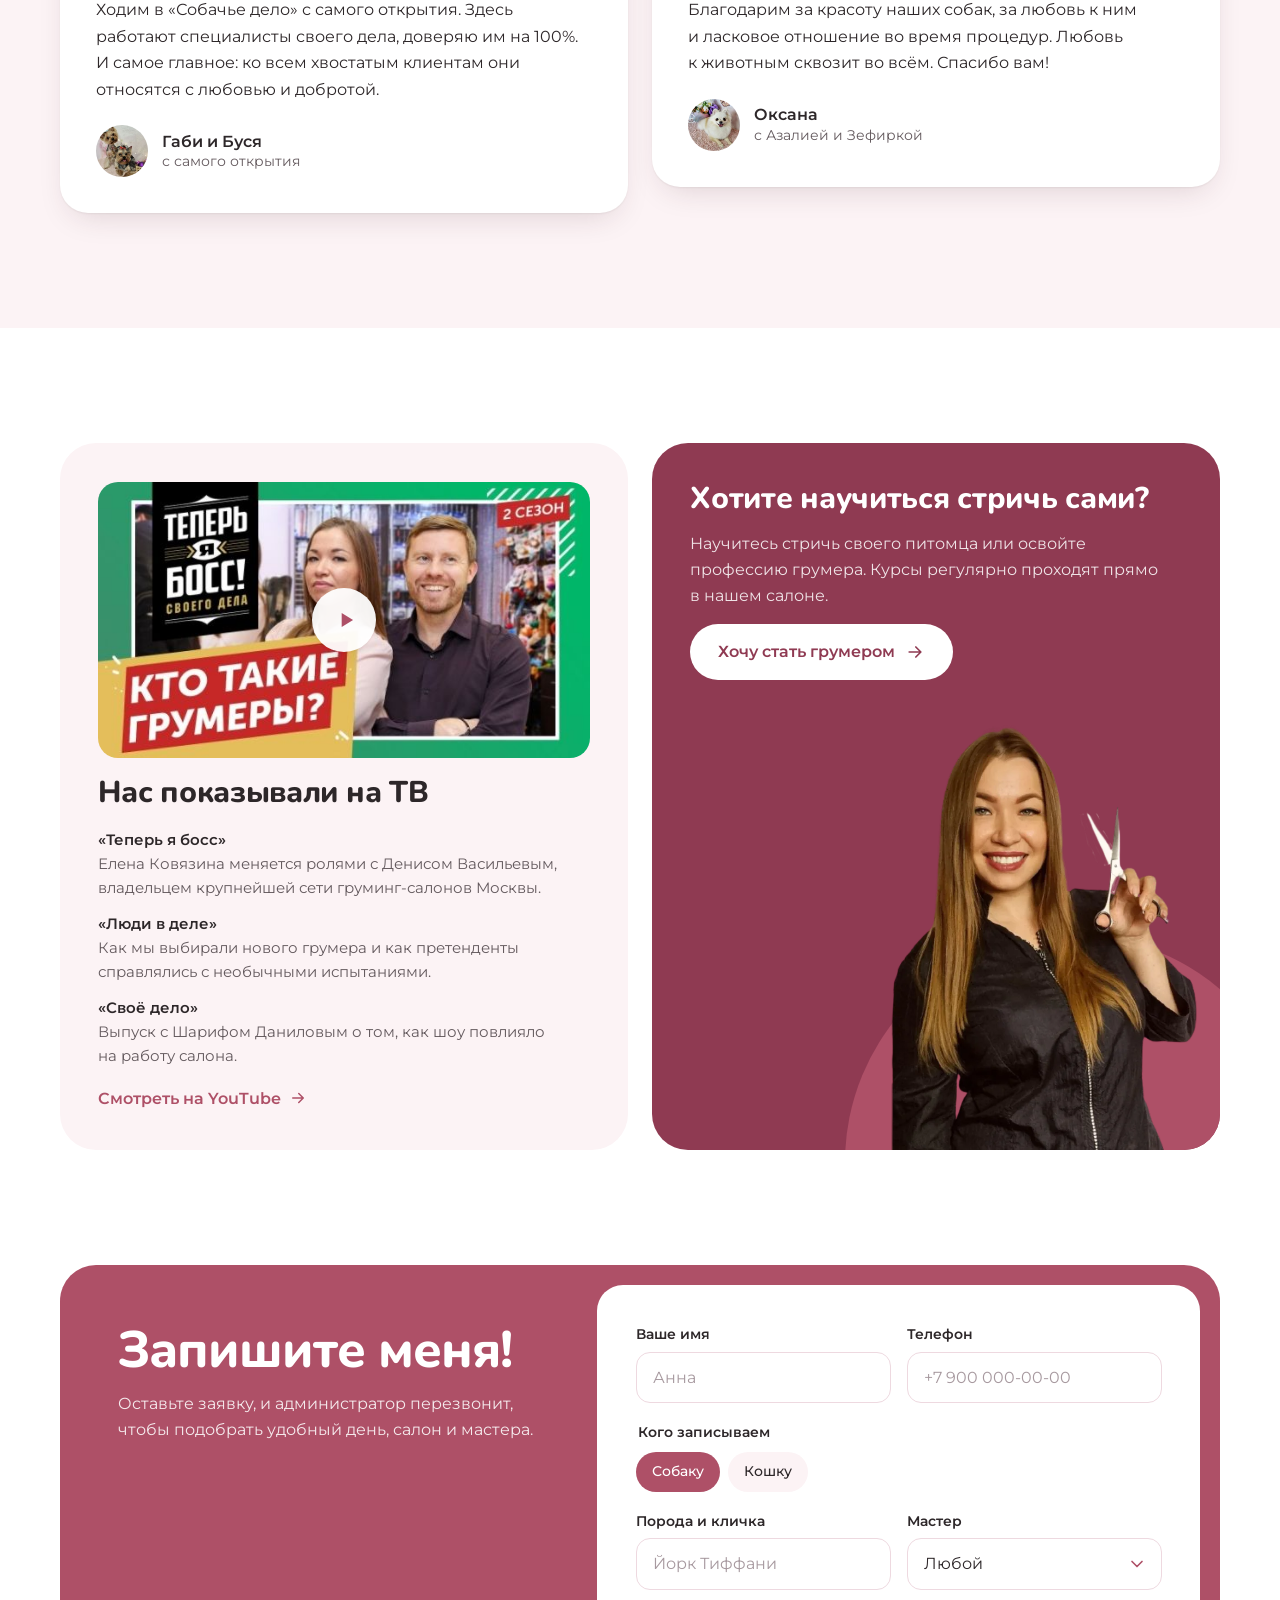
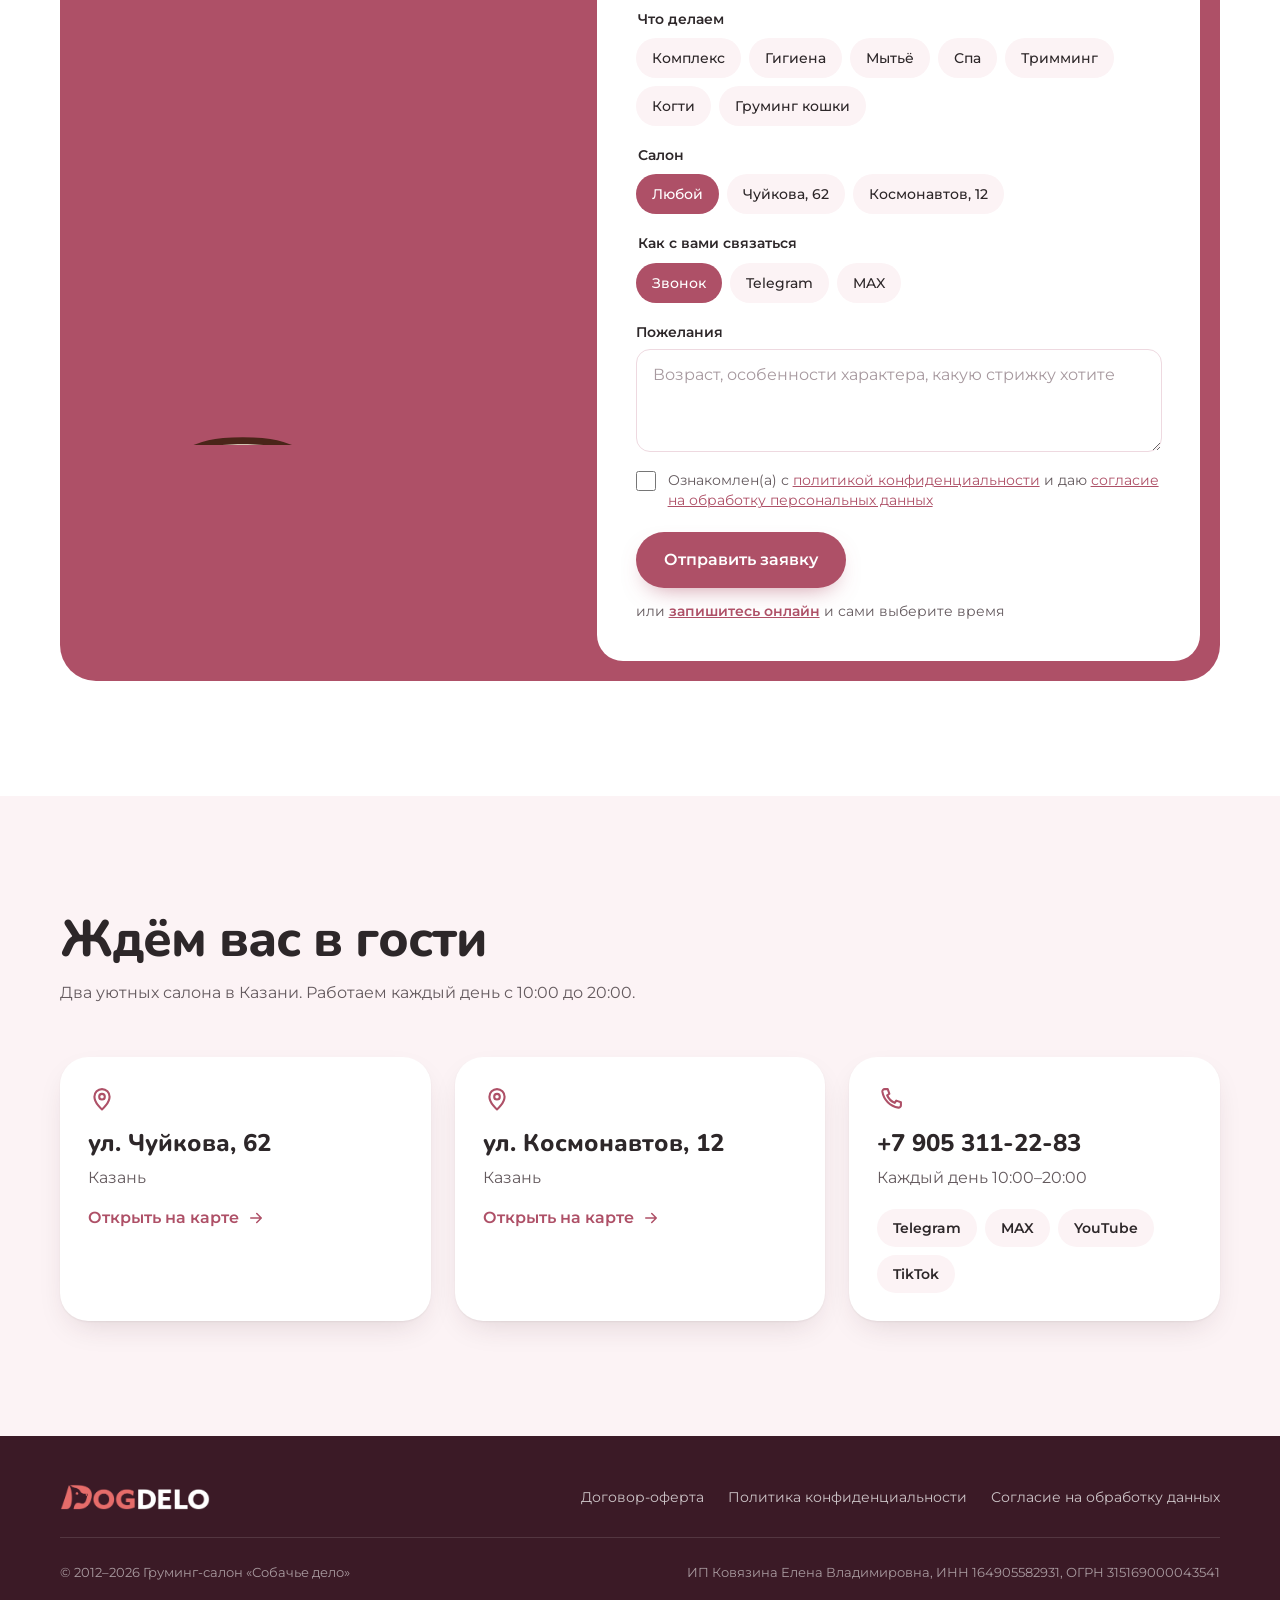
==== commit 669a9ae4: "Вторая версия по отзыву владельца: живые фото, фирменные цвета DOGDELO, одна собачка - Фото салона с" ====
--- a/index.html
+++ b/index.html
@@ -3,207 +3,397 @@
 <head>
 <meta charset="utf-8">
 <meta name="viewport" content="width=device-width, initial-scale=1, viewport-fit=cover">
-<title>Собачье дело — груминг-студия</title>
-<meta name="description" content="Груминг-студия «Собачье дело»: мытьё, сушка, стрижка, когти и уши для собак любого размера. Запись онлайн.">
-<meta name="theme-color" content="#3d4ef2">
-<meta property="og:title" content="Собачье дело — груминг-студия">
-<meta property="og:description" content="Моем, сушим и стрижём собак любого размера. Спокойно и без спешки.">
+<title>Собачье дело — груминг-салон в Казани</title>
+<meta name="description" content="Груминг-салон «Собачье дело» (DOGDELO) в Казани с 2012 года: стрижка, мытьё и спа для собак и кошек. Два салона: ул. Чуйкова, 62 и ул. Космонавтов, 12.">
+<!-- Это демо-версия на GitHub Pages: просим поисковики её не индексировать, чтобы она не спорила с dogdelo.ru. На боевом сайте строку удалить. -->
+<meta name="robots" content="noindex, nofollow">
+<meta name="theme-color" content="#ae5067">
+<meta property="og:title" content="Собачье дело — груминг-салон в Казани">
+<meta property="og:description" content="Стрижём и моем собак и кошек с 2012 года. Бережно, без спешки и с любовью к каждому хвосту.">
 <meta property="og:type" content="website">
-<!-- <meta property="og:image" content="https://ваш-сайт.ru/og.png"> -->
+<meta property="og:image" content="img/hero.jpg">
+<link rel="icon" href="img/logo.png">
 <link rel="preconnect" href="https://fonts.googleapis.com">
 <link rel="preconnect" href="https://fonts.gstatic.com" crossorigin>
-<link rel="stylesheet" href="https://fonts.googleapis.com/css2?family=Dela+Gothic+One&family=Onest:wght@400;500;600;700&family=Pangolin&display=swap">
+<link rel="stylesheet" href="https://fonts.googleapis.com/css2?family=Montserrat:wght@400;500;600&family=Nunito:wght@700;800;900&display=swap">
 <link rel="stylesheet" href="css/site.css">
-<script>document.documentElement.classList.add('js');</script>
 </head>
 <body>
 <svg width="0" height="0" style="position:absolute" aria-hidden="true">
+  <symbol id="i-arrow" viewBox="0 0 24 24"><path d="M5 12h13M13 6l6 6-6 6" fill="none" stroke="currentColor" stroke-width="2" stroke-linecap="round" stroke-linejoin="round"/></symbol>
+  <symbol id="i-left" viewBox="0 0 24 24"><path d="M15 5l-7 7 7 7" fill="none" stroke="currentColor" stroke-width="2" stroke-linecap="round" stroke-linejoin="round"/></symbol>
+  <symbol id="i-right" viewBox="0 0 24 24"><path d="M9 5l7 7-7 7" fill="none" stroke="currentColor" stroke-width="2" stroke-linecap="round" stroke-linejoin="round"/></symbol>
+  <symbol id="i-phone" viewBox="0 0 24 24"><path d="M6.6 3.5h2.6l1.4 4-1.9 1.3a12 12 0 0 0 6.5 6.5l1.3-1.9 4 1.4v2.6a2 2 0 0 1-2.2 2A16.5 16.5 0 0 1 4.6 5.7a2 2 0 0 1 2-2.2z" fill="none" stroke="currentColor" stroke-width="1.8" stroke-linejoin="round"/></symbol>
+  <symbol id="i-pin" viewBox="0 0 24 24"><path d="M12 21s-6.5-5.6-6.5-11a6.5 6.5 0 0 1 13 0C18.5 15.4 12 21 12 21z" fill="none" stroke="currentColor" stroke-width="1.8" stroke-linejoin="round"/><circle cx="12" cy="10" r="2.4" fill="none" stroke="currentColor" stroke-width="1.8"/></symbol>
+  <symbol id="i-clock" viewBox="0 0 24 24"><circle cx="12" cy="12" r="8.5" fill="none" stroke="currentColor" stroke-width="1.8"/><path d="M12 7.5V12l3 2" fill="none" stroke="currentColor" stroke-width="1.8" stroke-linecap="round"/></symbol>
+  <symbol id="i-heart" viewBox="0 0 24 24"><path d="M12 20s-7.5-4.6-7.5-10.2A4.3 4.3 0 0 1 12 7.3a4.3 4.3 0 0 1 7.5 2.5C19.5 15.4 12 20 12 20z" fill="none" stroke="currentColor" stroke-width="1.8" stroke-linejoin="round"/></symbol>
+  <symbol id="i-play" viewBox="0 0 24 24"><path d="M8 5.5v13l10.5-6.5z" fill="currentColor"/></symbol>
   <symbol id="i-paw" viewBox="0 0 32 32"><g fill="currentColor"><ellipse cx="16" cy="21.5" rx="7.6" ry="6.4"/><ellipse cx="7" cy="13.5" rx="3.3" ry="4"/><ellipse cx="12.6" cy="7.6" rx="3.3" ry="4.2"/><ellipse cx="19.4" cy="7.6" rx="3.3" ry="4.2"/><ellipse cx="25" cy="13.5" rx="3.3" ry="4"/></g></symbol>
-  <symbol id="i-arrow" viewBox="0 0 24 24"><path d="M5 12h13M13 6l6 6-6 6" fill="none" stroke="currentColor" stroke-width="2.6" stroke-linecap="round" stroke-linejoin="round"/></symbol>
-  <symbol id="i-replay" viewBox="0 0 24 24"><path d="M4.5 12a7.5 7.5 0 1 0 2.4-5.5M4.5 4v4.5H9" fill="none" stroke="currentColor" stroke-width="2.6" stroke-linecap="round" stroke-linejoin="round"/></symbol>
 </svg>
 <a class="skip" href="#book">Перейти к записи</a>
 
+<!-- ============ ШАПКА ============ -->
+<header class="top" id="top">
+  <div class="wrap top__row">
+    <a class="top__logo" href="#top" aria-label="Собачье дело, наверх"><img src="img/logo.png" alt="DOGDELO" width="732" height="126"></a>
+    <nav class="top__nav" aria-label="Разделы">
+      <a href="#visit">Как проходит визит</a>
+      <a href="#works">До и после</a>
+      <a href="#prices">Цены</a>
+      <a href="#team">Мастера</a>
+      <a href="#reviews">Отзывы</a>
+      <a href="#contacts">Контакты</a>
+    </nav>
+    <a class="top__phone" href="tel:+79053112283"><svg aria-hidden="true"><use href="#i-phone"/></svg><span>+7 905 311-22-83</span></a>
+    <a class="btn btn--small" href="#book">Записаться</a>
+  </div>
+</header>
+
+<main>
 <!-- ============ ОБЛОЖКА ============ -->
-<header class="hero" id="top">
-  <div class="hero__panel" id="heroStage">
-    <nav class="nav" aria-label="Главное меню">
-      <a class="logo" href="#top"><svg aria-hidden="true"><use href="#i-paw"/></svg>Собачье дело</a>
-      <div class="nav__links">
-        <a href="#visit">Как проходит</a>
-        <a href="#prices">Цены</a>
-        <a href="#contacts">Контакты</a>
-      </div>
-      <!-- ЗАГЛУШКА: телефон -->
-      <a class="nav__phone" href="tel:+79000000000">+7 900 000-00-00</a>
-      <a class="btn btn--small" href="#book">Записаться</a>
-    </nav>
-
-    <div class="hero__intro">
-      <p class="hero__kicker"><i></i>Груминг-студия для собак</p>
-      <p class="hero__lead">Моем, сушим и&nbsp;стрижём собак любого размера</p>
-      <p class="hero__sub">Спокойно, без спешки и&nbsp;с&nbsp;перерывами на&nbsp;обнимашки.</p>
+<section class="hero">
+  <div class="wrap hero__grid">
+    <div class="hero__text">
+      <p class="eyebrow">Груминг-салон в Казани · с 2012 года</p>
+      <h1 class="h1">Заботимся о&nbsp;<em>красоте</em> ваших питомцев</h1>
+      <p class="lead">Стрижём и&nbsp;моем собак и&nbsp;кошек. Бережно, без спешки и&nbsp;с&nbsp;любовью к&nbsp;каждому хвосту.</p>
       <div class="hero__cta">
-        <a class="btn" href="#book">Записаться <svg aria-hidden="true"><use href="#i-arrow"/></svg></a>
-        <a class="link-u" href="#prices">Цены</a>
-      </div>
-    </div>
-
-    <h1 class="hero__title" id="heroTitle" aria-label="Собачье дело">
-      <span class="line" aria-hidden="true">Собачье<i class="probe" id="titleProbe"></i></span>
-      <span class="line" aria-hidden="true">дело</span>
-    </h1>
-
-    <div class="hint" id="petHint" aria-hidden="true">погладь меня</div>
-    <svg class="hint-arrow" id="hintArrow" aria-hidden="true"><path class="hint-arrow__line"/><path class="hint-arrow__head"/></svg>
-    <div class="bubble" id="heroBubble" aria-hidden="true"></div>
-  </div>
-</header>
-
-<main>
-  <div class="marquee" aria-hidden="true">
-    <div class="marquee__track">
-      <div class="marquee__group">
-        <span>Мытьё</span><svg><use href="#i-paw"/></svg><span>Сушка</span><svg><use href="#i-paw"/></svg><span>Стрижка</span><svg><use href="#i-paw"/></svg>
-        <span>Когти</span><svg><use href="#i-paw"/></svg><span>Уши</span><svg><use href="#i-paw"/></svg><span>Экспресс-линька</span><svg><use href="#i-paw"/></svg>
-      </div>
-      <div class="marquee__group">
-        <span>Мытьё</span><svg><use href="#i-paw"/></svg><span>Сушка</span><svg><use href="#i-paw"/></svg><span>Стрижка</span><svg><use href="#i-paw"/></svg>
-        <span>Когти</span><svg><use href="#i-paw"/></svg><span>Уши</span><svg><use href="#i-paw"/></svg><span>Экспресс-линька</span><svg><use href="#i-paw"/></svg>
-      </div>
-    </div>
-  </div>
-
-  <!-- ============ ВИЗИТ: страница комикса ============ -->
-  <section class="sec" id="visit" aria-labelledby="visit-title">
-    <div class="sec-head">
-      <h2 class="h2 rv" id="visit-title">Как проходит визит</h2>
-      <p>Четыре кадра из&nbsp;жизни нашего клиента. Кадры живые: <span class="hand">собака следит за&nbsp;вами</span>, а&nbsp;сценку можно повторить.</p>
-    </div>
-    <div class="comic">
-      <article class="frame frame--1" data-scene="meet">
-        <div class="frame__stage"></div>
-        <div class="cap"><span class="cap__n">01</span><h3>Знакомимся</h3><p>Мастер даёт обнюхать руки и&nbsp;инструменты. Расспрашиваем о&nbsp;характере, здоровье и&nbsp;о&nbsp;том, какую стрижку хотите.</p></div>
-        <button class="replay" type="button" aria-label="Повторить сценку «Знакомимся»"><svg aria-hidden="true"><use href="#i-replay"/></svg></button>
-        <div class="bubble" aria-hidden="true">А ты кто?</div>
-      </article>
-      <article class="frame frame--2" data-scene="bath">
-        <div class="frame__stage"></div>
-        <div class="cap"><span class="cap__n">02</span><h3>Моем и сушим</h3><p>Тёплая вода, шампунь под&nbsp;тип шерсти, бальзам. Сушим феном и&nbsp;расчёсываем.</p></div>
-        <!-- ЗАГЛУШКА: цена -->
-        <div class="price-tag"><small>от</small><b>1&nbsp;500&nbsp;₽</b></div>
-        <button class="replay" type="button" aria-label="Повторить сценку «Моем и сушим»"><svg aria-hidden="true"><use href="#i-replay"/></svg></button>
-        <div class="bubble" aria-hidden="true">Буль-буль!</div>
-      </article>
-      <article class="frame frame--3" data-scene="haircut">
-        <div class="frame__stage"></div>
-        <div class="cap"><span class="cap__n">03</span><h3>Стрижём</h3><p>Ножницами и&nbsp;машинкой: модельная стрижка по&nbsp;породе или&nbsp;гигиеническая.</p></div>
-        <!-- ЗАГЛУШКА: цена -->
-        <div class="price-tag"><small>от</small><b>2&nbsp;400&nbsp;₽</b></div>
-        <button class="replay" type="button" aria-label="Повторить сценку «Стрижём»"><svg aria-hidden="true"><use href="#i-replay"/></svg></button>
-        <div class="bubble" aria-hidden="true">Щёлк-щёлк</div>
-      </article>
-      <article class="frame frame--4" data-scene="done">
-        <div class="frame__stage"></div>
-        <div class="cap"><span class="cap__n">04</span><h3>Готово!</h3><p>Забираете чистого, пушистого и&nbsp;очень довольного. Фото «до&nbsp;и&nbsp;после» пришлём в&nbsp;мессенджер.</p></div>
-        <button class="replay" type="button" aria-label="Повторить сценку «Готово»"><svg aria-hidden="true"><use href="#i-replay"/></svg></button>
-        <div class="bubble" aria-hidden="true">Я красивый?</div>
-      </article>
-    </div>
-  </section>
-
-  <!-- ============ ЦЕНЫ ============ -->
-  <!-- ЗАГЛУШКА: все цены. У каждой строки три цены: мини, средняя, крупная (data-p). -->
-  <section class="sec prices" id="prices" aria-labelledby="prices-title">
-    <div class="prices__aside">
-      <h2 class="h2 rv" id="prices-title">Цены</h2>
-      <p>Точную цену мастер назовёт после знакомства: она зависит от&nbsp;шерсти, размера и&nbsp;характера.</p>
-      <div class="size" role="radiogroup" aria-label="Размер собаки">
-        <span class="size__pill" aria-hidden="true"></span>
-        <input type="radio" name="psize" id="ps-mini" value="0" checked><label for="ps-mini">Мини<small>до 5 кг</small></label>
-        <input type="radio" name="psize" id="ps-mid" value="1"><label for="ps-mid">Средняя<small>5–15 кг</small></label>
-        <input type="radio" name="psize" id="ps-big" value="2"><label for="ps-big">Крупная<small>от 15 кг</small></label>
-      </div>
-    </div>
-    <div>
+        <a class="btn" href="#book">Записаться на груминг<svg aria-hidden="true"><use href="#i-arrow"/></svg></a>
+        <a class="btn btn--ghost" href="tel:+79053112283"><svg aria-hidden="true"><use href="#i-phone"/></svg>+7 905 311-22-83</a>
+      </div>
+      <ul class="facts">
+        <li><svg aria-hidden="true"><use href="#i-pin"/></svg><span><b>Два салона</b>ул. Чуйкова, 62 и&nbsp;ул.&nbsp;Космонавтов,&nbsp;12</span></li>
+        <li><svg aria-hidden="true"><use href="#i-clock"/></svg><span><b>10:00–20:00</b>без выходных</span></li>
+      </ul>
+    </div>
+    <div class="hero__media">
+      <figure class="hero__main"><img src="img/hero.jpg" alt="Йоркширский терьер после стрижки, с розовым бантиком" width="1100" height="1100" fetchpriority="high"><figcaption class="tag">После стрижки</figcaption></figure>
+      <figure class="hero__inset"><img src="img/hero-spa.jpg" alt="Корги в пенной спа-ванне" width="640" height="671"><figcaption class="tag">Спа-ванна</figcaption></figure>
+    </div>
+  </div>
+</section>
+
+<!-- ============ КАК ПРОХОДИТ ВИЗИТ ============ -->
+<section class="sec" id="visit" aria-labelledby="visit-h">
+  <div class="wrap">
+    <div class="sec__head">
+      <h2 class="h2" id="visit-h">Как проходит визит</h2>
+      <p class="sec__sub">Четыре шага от&nbsp;знакомства до&nbsp;довольного питомца.</p>
+    </div>
+    <ol class="steps scroller">
+      <li class="step">
+        <img src="img/step-1.jpg" alt="Пушистый йоркширский терьер до стрижки" width="740" height="555" loading="lazy">
+        <span class="step__n">01</span>
+        <h3>Знакомимся</h3>
+        <p>Мастер знакомится с&nbsp;питомцем, смотрит шерсть и&nbsp;кожу и&nbsp;обсуждает с&nbsp;вами, какую стрижку сделать.</p>
+      </li>
+      <li class="step">
+        <img src="img/step-2.jpg" alt="Чихуахуа моют под душем" width="740" height="555" loading="lazy">
+        <span class="step__n">02</span>
+        <h3>Моем и&nbsp;сушим</h3>
+        <p>Профессиональная косметика под тип шерсти, спа-ванна по&nbsp;желанию и&nbsp;бережная сушка.</p>
+      </li>
+      <li class="step">
+        <img src="img/step-3.jpg" alt="Мастер стрижёт мордочку йоркширского терьера ножницами" width="740" height="555" loading="lazy">
+        <span class="step__n">03</span>
+        <h3>Стрижём</h3>
+        <p>По&nbsp;стандарту породы или так, как нравится вам. Заодно когти, уши и&nbsp;гигиена.</p>
+      </li>
+      <li class="step">
+        <img src="img/step-4.jpg" alt="Белая мальтийская болонка после стрижки" width="740" height="555" loading="lazy">
+        <span class="step__n">04</span>
+        <h3>Готово!</h3>
+        <p>Забираете красивого и&nbsp;довольного питомца. Сделаем фото на&nbsp;память.</p>
+      </li>
+    </ol>
+  </div>
+</section>
+
+<!-- ============ ДО И ПОСЛЕ ============ -->
+<section class="sec sec--tight" id="works" aria-labelledby="works-h">
+  <div class="wrap">
+    <div class="sec__head sec__head--row">
+      <div>
+        <h2 class="h2" id="works-h">До и&nbsp;после</h2>
+        <p class="sec__sub">Посмотрите, как они преображаются. Это наши клиенты, реальные фото.</p>
+      </div>
+      <div class="arrows" data-for="worksTrack">
+        <button class="round" type="button" data-dir="-1" aria-label="Предыдущие фото"><svg aria-hidden="true"><use href="#i-left"/></svg></button>
+        <button class="round" type="button" data-dir="1" aria-label="Следующие фото"><svg aria-hidden="true"><use href="#i-right"/></svg></button>
+      </div>
+    </div>
+    <ul class="works scroller" id="worksTrack" tabindex="0" aria-label="Фото до и после стрижки">
+      <li><figure><img src="img/ba-1.jpg" alt="Йоркширский терьер до и после стрижки" width="1200" height="600" loading="lazy"><figcaption>Йоркширский терьер</figcaption></figure></li>
+      <li><figure><img src="img/ba-2.jpg" alt="Ши-тцу до и после стрижки" width="1200" height="600" loading="lazy"><figcaption>Ши-тцу</figcaption></figure></li>
+      <li><figure><img src="img/ba-3.jpg" alt="Мальтийская болонка до и после стрижки" width="1200" height="600" loading="lazy"><figcaption>Мальтийская болонка</figcaption></figure></li>
+      <li><figure><img src="img/ba-4.jpg" alt="Йоркширский терьер до и после стрижки" width="1200" height="600" loading="lazy"><figcaption>Йоркширский терьер</figcaption></figure></li>
+      <li><figure><img src="img/ba-5.jpg" alt="Чёрный шпиц до и после стрижки" width="1200" height="600" loading="lazy"><figcaption>Померанский шпиц</figcaption></figure></li>
+      <li><figure><img src="img/ba-6.jpg" alt="Рыжий шпиц до и после стрижки" width="1200" height="600" loading="lazy"><figcaption>Померанский шпиц</figcaption></figure></li>
+      <li><figure><img src="img/ba-7.jpg" alt="Мальтийская болонка до и после стрижки" width="1200" height="600" loading="lazy"><figcaption>Мальтийская болонка</figcaption></figure></li>
+      <li><figure><img src="img/ba-8.jpg" alt="Йоркширский терьер до и после стрижки" width="1200" height="600" loading="lazy"><figcaption>Йоркширский терьер</figcaption></figure></li>
+      <li><figure><img src="img/ba-9.jpg" alt="Длинношёрстный йоркширский терьер до и после стрижки" width="1200" height="600" loading="lazy"><figcaption>Йоркширский терьер</figcaption></figure></li>
+    </ul>
+  </div>
+</section>
+
+<!-- ============ ЦЕНЫ ============ -->
+<section class="sec sec--blush" id="prices" aria-labelledby="prices-h">
+  <div class="wrap">
+    <div class="sec__head sec__head--row">
+      <div>
+        <h2 class="h2" id="prices-h">Цены</h2>
+        <p class="sec__sub">Выберите размер собаки. Нажмите на&nbsp;услугу, и&nbsp;она сразу попадёт в&nbsp;заявку.</p>
+      </div>
+      <div class="seg" role="radiogroup" aria-label="Размер собаки">
+        <input type="radio" name="psize" id="ps-0" value="0" checked><label for="ps-0">Мини<small>до 5 кг</small></label>
+        <input type="radio" name="psize" id="ps-1" value="1"><label for="ps-1">Средняя<small>5–15 кг</small></label>
+        <input type="radio" name="psize" id="ps-2" value="2"><label for="ps-2">Крупная<small>от 15 кг</small></label>
+      </div>
+    </div>
+    <div class="prices">
+      <!-- ЗАГЛУШКА: цены. В data-p три цены через запятую: мини, средняя, крупная -->
       <ul class="menu">
-        <li><a href="#book" data-service="complex"><div><h3>Комплекс</h3><p>Мытьё, сушка, стрижка, когти и&nbsp;уши</p></div><span class="menu__price" data-p="3500,4500,6000"><small>от</small><span class="price-anim">3&nbsp;500</span>&nbsp;₽</span><span class="menu__go" aria-hidden="true"><svg><use href="#i-arrow"/></svg></span></a></li>
-        <li><a href="#book" data-service="haircut"><div><h3>Стрижка</h3><p>Модельная или гигиеническая</p></div><span class="menu__price" data-p="2400,3200,4500"><small>от</small><span class="price-anim">2&nbsp;400</span>&nbsp;₽</span><span class="menu__go" aria-hidden="true"><svg><use href="#i-arrow"/></svg></span></a></li>
-        <li><a href="#book" data-service="bath"><div><h3>Мытьё и сушка</h3><p>Шампунь под тип шерсти, бальзам, фен</p></div><span class="menu__price" data-p="1500,2200,3000"><small>от</small><span class="price-anim">1&nbsp;500</span>&nbsp;₽</span><span class="menu__go" aria-hidden="true"><svg><use href="#i-arrow"/></svg></span></a></li>
-        <li><a href="#book" data-service="deshedding"><div><h3>Экспресс-линька</h3><p>Вычёсываем подшёрсток, дома меньше шерсти</p></div><span class="menu__price" data-p="2000,2800,4000"><small>от</small><span class="price-anim">2&nbsp;000</span>&nbsp;₽</span><span class="menu__go" aria-hidden="true"><svg><use href="#i-arrow"/></svg></span></a></li>
-        <li><a href="#book" data-service="nails"><div><h3>Когти и уши</h3><p>Стрижём когти, чистим уши</p></div><span class="menu__price" data-p="700,800,1000"><small>от</small><span class="price-anim">700</span>&nbsp;₽</span><span class="menu__go" aria-hidden="true"><svg><use href="#i-arrow"/></svg></span></a></li>
+        <li><a href="#book" data-service="complex"><span class="menu__name">Комплексный груминг<small>Мытьё, сушка, стрижка, когти, уши и&nbsp;гигиена</small></span><span class="menu__price" data-p="2500,3500,5000"></span><svg class="menu__go" aria-hidden="true"><use href="#i-arrow"/></svg></a></li>
+        <li><a href="#book" data-service="hygiene"><span class="menu__name">Гигиеническая стрижка<small>Лапы, мордочка, интимная зона, когти</small></span><span class="menu__price" data-p="1500,2000,2800"></span><svg class="menu__go" aria-hidden="true"><use href="#i-arrow"/></svg></a></li>
+        <li><a href="#book" data-service="bath"><span class="menu__name">Мытьё и&nbsp;сушка<small>Косметика под тип шерсти, вычёсывание</small></span><span class="menu__price" data-p="1200,1800,2600"></span><svg class="menu__go" aria-hidden="true"><use href="#i-arrow"/></svg></a></li>
+        <li><a href="#book" data-service="spa"><span class="menu__name">Озонотерапия и&nbsp;гидромассаж<small>Возвращают шерсти блеск, успокаивают кожу</small></span><span class="menu__price" data-p="1500,1500,2000"></span><svg class="menu__go" aria-hidden="true"><use href="#i-arrow"/></svg></a></li>
+        <li><a href="#book" data-service="trimming"><span class="menu__name">Тримминг<small>Для жесткошёрстных пород</small></span><span class="menu__price" data-p="2800,3800,5200"></span><svg class="menu__go" aria-hidden="true"><use href="#i-arrow"/></svg></a></li>
+        <li><a href="#book" data-service="nails"><span class="menu__name">Когти<small>Стрижка и&nbsp;подпил</small></span><span class="menu__price" data-p="400,500,600"></span><svg class="menu__go" aria-hidden="true"><use href="#i-arrow"/></svg></a></li>
+        <li><a href="#book" data-service="cat" data-pet="cat"><span class="menu__name">Груминг кошек<small>Мытьё, стрижка, когти. Цена не&nbsp;зависит от&nbsp;размера</small></span><span class="menu__price" data-p="3000,3000,3000"></span><svg class="menu__go" aria-hidden="true"><use href="#i-arrow"/></svg></a></li>
       </ul>
-      <p class="menu__note">Нажмите на услугу, чтобы сразу отметить её в заявке.</p>
-    </div>
-  </section>
-
-  <!-- ============ ЗАПИСЬ ============ -->
-  <section class="sec" id="book-sec" aria-labelledby="book-title">
-    <div class="book" id="book">
-      <div class="book__stage" id="bookStage">
-        <div class="book__say">
-          <h2 class="h2 rv" id="book-title">Запишите меня!</h2>
-          <p>Оставьте контакты, мы&nbsp;перезвоним и&nbsp;подберём удобное время.</p>
+      <aside class="promos" aria-label="Акции">
+        <div class="promo">
+          <p class="promo__big">−10%</p>
+          <h3>На&nbsp;следующий визит</h3>
+          <p>Если с&nbsp;прошлой стрижки прошло меньше 60&nbsp;дней. Для постоянных клиентов, акция бессрочная.</p>
         </div>
-        <div class="bubble" id="begBubble" aria-hidden="true">Ну пожа-а-алуйста</div>
+        <div class="promo promo--rasp">
+          <p class="promo__big">от 1&nbsp;000&nbsp;₽</p>
+          <h3>Банный день по&nbsp;воскресеньям</h3>
+          <p>Мытьё собак мелких пород, стрижка когтей в&nbsp;подарок.</p>
+        </div>
+      </aside>
+    </div>
+    <p class="note">Точную цену мастер скажет после осмотра: она зависит от&nbsp;породы, длины и&nbsp;состояния шерсти.</p>
+  </div>
+</section>
+
+<!-- ============ МАСТЕРА ============ -->
+<section class="sec" id="team" aria-labelledby="team-h">
+  <div class="wrap">
+    <div class="sec__head">
+      <h2 class="h2" id="team-h">Наши мастера</h2>
+      <p class="sec__sub">Бережно, с&nbsp;заботой и&nbsp;любовью относятся к&nbsp;вашему питомцу. Каждый год повышаем квалификацию и&nbsp;вводим новые стандарты качества.</p>
+    </div>
+    <ul class="team">
+      <li class="master">
+        <img src="img/master-1.jpg" alt="Елена Ковязина с йоркширским терьером на руках" width="640" height="640" loading="lazy">
+        <h3>Елена Ковязина</h3>
+        <p class="master__role">Топ-грумер, ведёт курсы груминга</p>
+        <a class="link" href="#book" data-master="Елена Ковязина">Записаться к&nbsp;Елене<svg aria-hidden="true"><use href="#i-arrow"/></svg></a>
+      </li>
+      <li class="master">
+        <img src="img/master-2.jpg" alt="Ольга Волкова с кавалер-кинг-чарльз-спаниелем" width="640" height="640" loading="lazy">
+        <h3>Ольга Волкова</h3>
+        <p class="master__role">Мастер-грумер</p>
+        <a class="link" href="#book" data-master="Ольга Волкова">Записаться к&nbsp;Ольге<svg aria-hidden="true"><use href="#i-arrow"/></svg></a>
+      </li>
+      <li class="master">
+        <img src="img/master-3.jpg" alt="Айсылу Хайрутдинова обнимает корги" width="640" height="640" loading="lazy">
+        <h3>Айсылу Хайрутдинова</h3>
+        <p class="master__role">Мастер-грумер</p>
+        <a class="link" href="#book" data-master="Айсылу Хайрутдинова">Записаться к&nbsp;Айсылу<svg aria-hidden="true"><use href="#i-arrow"/></svg></a>
+      </li>
+    </ul>
+  </div>
+</section>
+
+<!-- ============ ОТЗЫВЫ ============ -->
+<section class="sec sec--blush" id="reviews" aria-labelledby="reviews-h">
+  <div class="wrap">
+    <div class="sec__head">
+      <h2 class="h2" id="reviews-h">Нам доверяют</h2>
+      <p class="sec__sub">Большинство клиентов возвращаются на&nbsp;повторную стрижку и&nbsp;становятся постоянными. Вот что они пишут.</p>
+    </div>
+    <ul class="reviews">
+      <li class="review">
+        <blockquote>Алёна — мастер своего дела: всегда тактичная, вежливая и&nbsp;очень любит животных. Наша Фаина — сложный клиент, пудель-непоседа, но&nbsp;Алёна каждый раз с&nbsp;блеском справляется, никогда не&nbsp;повышает голоса и&nbsp;терпеливо делает шикарные стрижки в&nbsp;азиатском стиле. Ходим в&nbsp;любимый салон каждый месяц.</blockquote>
+        <p class="review__who"><img src="img/review-1.jpg" alt="" width="200" height="200" loading="lazy"><span><b>Лилия</b>и&nbsp;пудель Фаина</span></p>
+      </li>
+      <li class="review">
+        <blockquote>Прекрасно всё: уют, приветливые администраторы, качественная косметика. Уже больше двух лет доверяем наше сокровище Тиффани только Алёне, а&nbsp;теперь познакомили с&nbsp;ней и&nbsp;малышку Дамиани. Поход в&nbsp;салон для нас — настоящий праздник.</blockquote>
+        <p class="review__who"><img src="img/review-2.jpg" alt="" width="200" height="200" loading="lazy"><span><b>Татьяна</b>с&nbsp;Тиффани и&nbsp;Дамиани</span></p>
+      </li>
+      <li class="review">
+        <blockquote>Ходим в&nbsp;«Собачье дело» с&nbsp;самого открытия. Здесь работают специалисты своего дела, доверяю им на&nbsp;100%. И&nbsp;самое главное: ко&nbsp;всем хвостатым клиентам они относятся с&nbsp;любовью и&nbsp;добротой.</blockquote>
+        <p class="review__who"><img src="img/review-3.jpg" alt="" width="200" height="200" loading="lazy"><span><b>Габи и&nbsp;Буся</b>с&nbsp;самого открытия</span></p>
+      </li>
+      <li class="review">
+        <blockquote>Благодарим за&nbsp;красоту наших собак, за&nbsp;любовь к&nbsp;ним и&nbsp;ласковое отношение во&nbsp;время процедур. Любовь к&nbsp;животным сквозит во&nbsp;всём. Спасибо вам!</blockquote>
+        <p class="review__who"><img src="img/review-4.jpg" alt="" width="200" height="200" loading="lazy"><span><b>Оксана</b>с&nbsp;Азалией и&nbsp;Зефиркой</span></p>
+      </li>
+    </ul>
+  </div>
+</section>
+
+<!-- ============ ТВ И КУРСЫ ============ -->
+<section class="sec" aria-label="О нас на ТВ и курсы груминга">
+  <div class="wrap duo">
+    <article class="card tv">
+      <a class="tv__pic" href="https://www.youtube.com/c/%D0%A1%D0%BE%D0%B1%D0%B0%D1%87%D1%8C%D0%B5%D0%94%D0%B5%D0%BB%D0%BE" target="_blank" rel="noopener">
+        <img src="img/media-1.jpg" alt="Шоу «Теперь я босс»: Елена Ковязина и Денис Васильев" width="569" height="321" loading="lazy">
+        <span class="tv__play"><svg aria-hidden="true"><use href="#i-play"/></svg></span>
+      </a>
+      <h2 class="h3">Нас показывали на&nbsp;ТВ</h2>
+      <ul class="tv__list">
+        <li><b>«Теперь я&nbsp;босс»</b> Елена Ковязина меняется ролями с&nbsp;Денисом Васильевым, владельцем крупнейшей сети груминг-салонов Москвы.</li>
+        <li><b>«Люди в&nbsp;деле»</b> Как мы выбирали нового грумера и&nbsp;как претенденты справлялись с&nbsp;необычными испытаниями.</li>
+        <li><b>«Своё дело»</b> Выпуск с&nbsp;Шарифом Даниловым о&nbsp;том, как шоу повлияло на&nbsp;работу салона.</li>
+      </ul>
+      <a class="link" href="https://www.youtube.com/c/%D0%A1%D0%BE%D0%B1%D0%B0%D1%87%D1%8C%D0%B5%D0%94%D0%B5%D0%BB%D0%BE" target="_blank" rel="noopener">Смотреть на&nbsp;YouTube<svg aria-hidden="true"><use href="#i-arrow"/></svg></a>
+    </article>
+    <article class="card course">
+      <div class="course__text">
+        <h2 class="h3">Хотите научиться стричь сами?</h2>
+        <p>Научитесь стричь своего питомца или освойте профессию грумера. Курсы регулярно проходят прямо в&nbsp;нашем салоне.</p>
+        <a class="btn btn--light" href="https://dogdelo.ru/kursigroominga" target="_blank" rel="noopener">Хочу стать грумером<svg aria-hidden="true"><use href="#i-arrow"/></svg></a>
+      </div>
+      <img class="course__pic" src="img/elena.webp" alt="Топ-грумер Елена Ковязина с ножницами" width="560" height="777" loading="lazy">
+    </article>
+  </div>
+</section>
+
+<!-- ============ ЗАПИСЬ ============ -->
+<section class="sec sec--book" id="book" aria-labelledby="book-h">
+  <div class="wrap">
+    <div class="book">
+      <div class="book__side">
+        <h2 class="h2" id="book-h">Запишите меня!</h2>
+        <p>Оставьте заявку, и&nbsp;администратор перезвонит, чтобы подобрать удобный день, салон и&nbsp;мастера.</p>
+        <div class="book__stage" id="bookStage"></div>
       </div>
       <div class="book__form" id="formZone">
         <form class="form" id="leadForm" novalidate>
           <div class="form__row">
             <label class="field" data-field="name"><span>Ваше имя</span><input name="name" autocomplete="name" placeholder="Анна" required><em class="field__err" role="alert"></em></label>
-            <label class="field" data-field="pet"><span>Кличка собаки</span><input name="pet" placeholder="Бублик"><em class="field__err" role="alert"></em></label>
+            <label class="field" data-field="contact"><span>Телефон</span><input name="contact" type="tel" autocomplete="tel" inputmode="tel" placeholder="+7 900 000-00-00" required><em class="field__err" role="alert"></em></label>
           </div>
-          <label class="field" data-field="contact"><span>Телефон или Telegram</span><input name="contact" autocomplete="tel" inputmode="tel" placeholder="+7 900 000-00-00 или @anna" required><em class="field__err" role="alert"></em></label>
           <fieldset class="group">
-            <legend>Размер собаки</legend>
+            <legend>Кого записываем</legend>
             <div class="chips">
-              <label class="chip"><input type="radio" name="size" value="mini"><span>Мини, до 5 кг</span></label>
-              <label class="chip"><input type="radio" name="size" value="medium"><span>Средняя</span></label>
-              <label class="chip"><input type="radio" name="size" value="large"><span>Крупная</span></label>
+              <label class="chip"><input type="radio" name="pet" value="Собаку" checked><span>Собаку</span></label>
+              <label class="chip"><input type="radio" name="pet" value="Кошку"><span>Кошку</span></label>
             </div>
           </fieldset>
+          <div class="form__row">
+            <label class="field"><span>Порода и&nbsp;кличка</span><input name="breed" placeholder="Йорк Тиффани"></label>
+            <label class="field"><span>Мастер</span>
+              <select name="master">
+                <option value="">Любой</option>
+                <option>Елена Ковязина</option>
+                <option>Ольга Волкова</option>
+                <option>Айсылу Хайрутдинова</option>
+              </select>
+            </label>
+          </div>
           <fieldset class="group">
             <legend>Что делаем</legend>
             <div class="chips">
               <label class="chip"><input type="checkbox" name="service" value="complex"><span>Комплекс</span></label>
-              <label class="chip"><input type="checkbox" name="service" value="haircut"><span>Стрижка</span></label>
+              <label class="chip"><input type="checkbox" name="service" value="hygiene"><span>Гигиена</span></label>
               <label class="chip"><input type="checkbox" name="service" value="bath"><span>Мытьё</span></label>
-              <label class="chip"><input type="checkbox" name="service" value="deshedding"><span>Линька</span></label>
-              <label class="chip"><input type="checkbox" name="service" value="nails"><span>Когти и уши</span></label>
+              <label class="chip"><input type="checkbox" name="service" value="spa"><span>Спа</span></label>
+              <label class="chip"><input type="checkbox" name="service" value="trimming"><span>Тримминг</span></label>
+              <label class="chip"><input type="checkbox" name="service" value="nails"><span>Когти</span></label>
+              <label class="chip"><input type="checkbox" name="service" value="cat"><span>Груминг кошки</span></label>
             </div>
           </fieldset>
-          <label class="field"><span>Комментарий</span><textarea name="message" placeholder="Порода, возраст, пожелания по стрижке"></textarea></label>
-          <label class="consent" data-field="consent"><input type="checkbox" name="consent" required><span>Согласен на обработку персональных данных по <a href="#privacy">политике конфиденциальности</a></span></label>
-          <div class="hp" aria-hidden="true"><input name="website" id="f-website" tabindex="-1" autocomplete="off"></div>
+          <fieldset class="group">
+            <legend>Салон</legend>
+            <div class="chips">
+              <label class="chip"><input type="radio" name="salon" value="" checked><span>Любой</span></label>
+              <label class="chip"><input type="radio" name="salon" value="Чуйкова, 62"><span>Чуйкова, 62</span></label>
+              <label class="chip"><input type="radio" name="salon" value="Космонавтов, 12"><span>Космонавтов, 12</span></label>
+            </div>
+          </fieldset>
+          <fieldset class="group">
+            <legend>Как с&nbsp;вами связаться</legend>
+            <div class="chips">
+              <label class="chip"><input type="radio" name="channel" value="Звонок" checked><span>Звонок</span></label>
+              <label class="chip"><input type="radio" name="channel" value="Telegram"><span>Telegram</span></label>
+              <label class="chip"><input type="radio" name="channel" value="MAX"><span>MAX</span></label>
+            </div>
+          </fieldset>
+          <label class="field"><span>Пожелания</span><textarea name="message" rows="3" placeholder="Возраст, особенности характера, какую стрижку хотите"></textarea></label>
+          <label class="consent" data-field="consent"><input type="checkbox" name="consent" required><span>Ознакомлен(а) с&nbsp;<a href="https://dogdelo.ru/privacy" target="_blank" rel="noopener">политикой конфиденциальности</a> и&nbsp;даю <a href="https://dogdelo.ru/soglasie" target="_blank" rel="noopener">согласие на&nbsp;обработку персональных данных</a></span></label>
+          <div class="hp" aria-hidden="true"><input name="website" tabindex="-1" autocomplete="off"></div>
           <div class="form__alert" id="formAlert" role="alert" hidden></div>
           <div class="form__send">
             <button class="btn" type="submit" id="submitBtn"><span class="btn__label">Отправить заявку</span></button>
-            <!-- ЗАГЛУШКА: телефон -->
-            <p class="form__alt">или позвоните: <a href="tel:+79000000000">+7 900 000-00-00</a></p>
+            <p class="form__alt">или <a href="https://n1008792.yclients.com/select-city/3/select-branch?o=" target="_blank" rel="noopener">запишитесь онлайн</a> и&nbsp;сами выберите время</p>
           </div>
-          <noscript><p class="form__alt">Чтобы отправить заявку, включите JavaScript или позвоните нам.</p></noscript>
+          <noscript><p class="form__alt">Чтобы отправить заявку, включите JavaScript или позвоните: +7 905 311-22-83.</p></noscript>
         </form>
         <div class="done" id="doneView" hidden tabindex="-1">
-          <h2 class="h2">Ура, заявка у&nbsp;нас!</h2>
-          <p id="doneText">Перезвоним в&nbsp;рабочее время и&nbsp;подберём день.</p>
-          <p><button class="btn btn--cream btn--small" type="button" id="againBtn">Отправить ещё одну</button></p>
+          <p class="done__icon" aria-hidden="true"><svg><use href="#i-heart"/></svg></p>
+          <h3 class="h2">Заявка у&nbsp;нас!</h3>
+          <p id="doneText">Администратор перезвонит в&nbsp;рабочее время и&nbsp;подберёт удобный день.</p>
+          <p><button class="btn btn--ghost btn--small" type="button" id="againBtn">Отправить ещё одну</button></p>
         </div>
       </div>
     </div>
-  </section>
+  </div>
+</section>
+
+<!-- ============ КОНТАКТЫ ============ -->
+<section class="sec sec--blush" id="contacts" aria-labelledby="contacts-h">
+  <div class="wrap">
+    <div class="sec__head">
+      <h2 class="h2" id="contacts-h">Ждём вас в&nbsp;гости</h2>
+      <p class="sec__sub">Два уютных салона в&nbsp;Казани. Работаем каждый день с&nbsp;10:00 до&nbsp;20:00.</p>
+    </div>
+    <ul class="places">
+      <li class="place">
+        <svg aria-hidden="true"><use href="#i-pin"/></svg>
+        <h3>ул. Чуйкова, 62</h3>
+        <p>Казань</p>
+        <a class="link" href="https://yandex.ru/maps/?text=%D0%9A%D0%B0%D0%B7%D0%B0%D0%BD%D1%8C%2C%20%D1%83%D0%BB%D0%B8%D1%86%D0%B0%20%D0%A7%D1%83%D0%B9%D0%BA%D0%BE%D0%B2%D0%B0%2C%2062" target="_blank" rel="noopener">Открыть на&nbsp;карте<svg aria-hidden="true"><use href="#i-arrow"/></svg></a>
+      </li>
+      <li class="place">
+        <svg aria-hidden="true"><use href="#i-pin"/></svg>
+        <h3>ул. Космонавтов, 12</h3>
+        <p>Казань</p>
+        <a class="link" href="https://yandex.ru/maps/?text=%D0%9A%D0%B0%D0%B7%D0%B0%D0%BD%D1%8C%2C%20%D1%83%D0%BB%D0%B8%D1%86%D0%B0%20%D0%9A%D0%BE%D1%81%D0%BC%D0%BE%D0%BD%D0%B0%D0%B2%D1%82%D0%BE%D0%B2%2C%2012" target="_blank" rel="noopener">Открыть на&nbsp;карте<svg aria-hidden="true"><use href="#i-arrow"/></svg></a>
+      </li>
+      <li class="place place--call">
+        <svg aria-hidden="true"><use href="#i-phone"/></svg>
+        <h3><a href="tel:+79053112283">+7 905 311-22-83</a></h3>
+        <p>Каждый день 10:00–20:00</p>
+        <div class="place__msg">
+          <a class="pill" href="https://t.me/Dogdelokzn" target="_blank" rel="noopener">Telegram</a>
+          <a class="pill" href="https://max.ru/u/f9LHodD0cOI9GmIBdxLb-8nUj6xE_Zj2DnT4ChHF7rlRVm60ZQb1CIvztR8" target="_blank" rel="noopener">MAX</a>
+          <a class="pill" href="https://www.youtube.com/c/%D0%A1%D0%BE%D0%B1%D0%B0%D1%87%D1%8C%D0%B5%D0%94%D0%B5%D0%BB%D0%BE" target="_blank" rel="noopener">YouTube</a>
+          <a class="pill" href="https://www.tiktok.com/@dogdelo" target="_blank" rel="noopener">TikTok</a>
+        </div>
+      </li>
+    </ul>
+  </div>
+</section>
 </main>
 
-<!-- ============ КОНТАКТЫ ============ -->
-<!-- ЗАГЛУШКА: адрес, часы, телефон, мессенджеры, реквизиты -->
-<footer class="foot" id="contacts">
-  <div class="foot__grid">
-    <div><h3>Адрес</h3><p><span class="foot__big">ул. Примерная, 12</span>Москва, вход со&nbsp;двора</p></div>
-    <div><h3>Часы</h3><p><span class="foot__big">10:00–21:00</span>Каждый день, по&nbsp;записи</p></div>
-    <div><h3>Позвонить</h3><p><a class="foot__big" href="tel:+79000000000">+7 900 000-00-00</a>Ответим или перезвоним</p></div>
-    <div><h3>Написать</h3><ul><li><a href="https://t.me/">Telegram</a></li><li><a href="https://wa.me/79000000000">WhatsApp</a></li><li><a href="https://vk.com/">ВКонтакте</a></li></ul></div>
-  </div>
-  <div class="foot__legal"><span>© 2026 «Собачье дело». ИП Фамилия И.&nbsp;О., ИНН 000000000000</span><a href="#privacy">Политика конфиденциальности</a></div>
-  <div class="foot__word" id="footWord" aria-hidden="true"><span>Собачье дело</span></div>
+<footer class="foot">
+  <div class="wrap foot__row">
+    <img class="foot__logo" src="img/logo-light.png" alt="DOGDELO" width="732" height="126" loading="lazy">
+    <nav class="foot__docs" aria-label="Документы">
+      <a href="https://dogdelo.ru/groomsalonoferta" target="_blank" rel="noopener">Договор-оферта</a>
+      <a href="https://dogdelo.ru/privacy" target="_blank" rel="noopener">Политика конфиденциальности</a>
+      <a href="https://dogdelo.ru/soglasie" target="_blank" rel="noopener">Согласие на&nbsp;обработку данных</a>
+    </nav>
+  </div>
+  <div class="wrap foot__legal">
+    <span>© 2012–2026 Груминг-салон «Собачье дело»</span>
+    <span>ИП Ковязина Елена Владимировна, ИНН 164905582931, ОГРН 315169000043541</span>
+  </div>
 </footer>
 
 <script src="js/dog/body.js"></script>
--- a/css/site.css
+++ b/css/site.css
@@ -1,366 +1,334 @@
-/* «Собачье дело» — груминг-студия. Стиль: мультяшный комикс.
-   Все цвета, шрифты и скругления — переменные ниже. */
+/* «Собачье дело» (DOGDELO): стили сайта.
+   Цвета взяты из фирменного стиля dogdelo.ru: малиновый #ae5067, розовый #e486a0,
+   пудровые фоны #fcf3f5 и #f5dce3, тёмно-серый текст. Шрифты фирменные: Nunito и Montserrat.
+   Малиновый — только для действий и акцентов, розовый — для мелких деталей, фон в основном белый и пудровый. */
+
 :root {
-  --ink: #2b1610;            /* контуры, текст: тот же тёмно-коричневый, что контур собачки */
-  --ink-soft: #6b4f45;
-  --cream: #fff4e3;          /* бумага */
-  --cream-2: #f8e9d2;
-  --blue: #3d4ef2;           /* обложка */
-  --blue-deep: #2a37c9;
-  --tomato: #ff5a3c;         /* кнопки, акценты */
-  --butter: #ffd45c;
-  --sky: #9fd3ff;
-  --pink: #ffb7c9;
-  --mint: #9fe2c4;
-
-  --display: "Dela Gothic One", "Arial Black", system-ui, sans-serif;
-  --text: "Onest", system-ui, -apple-system, "Segoe UI", sans-serif;
-  --hand: "Pangolin", "Comic Sans MS", cursive;
-
-  --line: 2.5px;
-  --r: 28px;
-  --r-sm: 16px;
-  --gutter: clamp(10px, 1.1vw, 16px);
-  --pad: clamp(20px, 3.4vw, 56px);
-  --ease: cubic-bezier(0.22, 1, 0.36, 1);
-  --spring: cubic-bezier(0.34, 1.56, 0.64, 1);
+  --rasp: #ae5067;          /* главный фирменный: кнопки, акценты */
+  --rasp-deep: #8f3a52;     /* наведение, тёмные плашки */
+  --rasp-night: #3b1a26;    /* подвал */
+  --pink: #e486a0;          /* мелкие детали */
+  --blush: #f5dce3;         /* плашки, чипы */
+  --blush-soft: #fcf3f5;    /* фоны разделов */
+  --ink: #2d2729;           /* текст */
+  --ink-2: #645a5e;         /* второстепенный текст */
+  --line: #eed9e0;
+  --white: #ffffff;
+
+  --h: "Nunito", ui-rounded, system-ui, sans-serif;
+  --b: "Montserrat", system-ui, -apple-system, "Segoe UI", sans-serif;
+  --r-xl: 36px; --r-lg: 28px; --r-md: 20px; --r-sm: 14px;
+  --pad: clamp(16px, 4vw, 40px);
+  --sec: clamp(64px, 9vw, 120px);
+  --shadow: 0 1px 2px rgba(59, 26, 38, 0.06), 0 12px 32px -12px rgba(59, 26, 38, 0.18);
+  --ease: cubic-bezier(0.2, 0.7, 0.2, 1);
 }
 
-* { box-sizing: border-box; }
-html { -webkit-text-size-adjust: 100%; scroll-padding-top: 24px; }
+*, *::before, *::after { box-sizing: border-box; }
+html { scroll-behavior: smooth; scroll-padding-top: 88px; -webkit-text-size-adjust: 100%; }
 html, body { overflow-x: clip; }
-@media (prefers-reduced-motion: no-preference) { html { scroll-behavior: smooth; } }
-body {
-  margin: 0; background: var(--cream); color: var(--ink);
-  font: 400 18px/1.55 var(--text); font-feature-settings: "ss01", "cv11";
-  -webkit-font-smoothing: antialiased; text-rendering: optimizeLegibility;
-}
-/* лёгкое «зерно» бумаги поверх всего */
-body::after {
-  content: ""; position: fixed; inset: 0; pointer-events: none; z-index: 100; opacity: 0.07;
-  background-image: url("data:image/svg+xml,%3Csvg xmlns='http://www.w3.org/2000/svg' width='160' height='160'%3E%3Cfilter id='n'%3E%3CfeTurbulence type='fractalNoise' baseFrequency='.9' numOctaves='2' stitchTiles='stitch'/%3E%3CfeColorMatrix values='0 0 0 0 0.17 0 0 0 0 0.09 0 0 0 0 0.06 0 0 0 1.4 -0.2'/%3E%3C/filter%3E%3Crect width='160' height='160' filter='url(%23n)'/%3E%3C/svg%3E");
-}
+body { margin: 0; background: var(--white); color: var(--ink); font: 400 16px/1.6 var(--b); -webkit-font-smoothing: antialiased; text-rendering: optimizeLegibility; }
+img, svg { display: block; max-width: 100%; }
+img { height: auto; }
+h1, h2, h3, p, ul, ol, figure, blockquote, fieldset { margin: 0; padding: 0; }
+ul, ol { list-style: none; }
+fieldset { border: 0; min-width: 0; }
+a { color: inherit; }
+button, input, select, textarea { font: inherit; color: inherit; }
 [hidden] { display: none !important; }
-img, svg { display: block; }
-a { color: inherit; }
-h1, h2, h3 { margin: 0; font-weight: 400; }
-p { margin: 0; }
-button, input, textarea { font: inherit; color: inherit; }
-:focus-visible { outline: 3px solid var(--tomato); outline-offset: 3px; border-radius: 8px; }
-.sr { position: absolute; width: 1px; height: 1px; overflow: hidden; clip: rect(0 0 0 0); white-space: nowrap; }
-.skip { position: absolute; left: 12px; top: -60px; z-index: 200; background: var(--ink); color: var(--cream); padding: 10px 16px; border-radius: 12px; text-decoration: none; }
+:focus-visible { outline: 3px solid var(--rasp); outline-offset: 3px; border-radius: 6px; }
+::selection { background: var(--blush); color: var(--ink); }
+@media (prefers-reduced-motion: reduce) { html { scroll-behavior: auto; } *, *::before, *::after { transition-duration: 0.01ms !important; } }
+
+.skip { position: absolute; left: 12px; top: -60px; z-index: 50; padding: 10px 16px; border-radius: 999px; background: var(--rasp); color: #fff; text-decoration: none; font-weight: 600; }
 .skip:focus { top: 12px; }
-
-/* ---------- кнопки: мультяшная «нажимаемая» кнопка ---------- */
-.btn {
-  --bg: var(--tomato);
-  display: inline-flex; align-items: center; justify-content: center; gap: 10px;
-  min-height: 58px; padding: 0 30px; border-radius: 999px;
-  background: var(--bg); color: var(--ink); border: var(--line) solid var(--ink);
-  box-shadow: 0 5px 0 var(--ink);
-  font: 400 19px/1 var(--display); letter-spacing: 0.01em; text-decoration: none; cursor: pointer;
-  transition: transform 160ms var(--ease), box-shadow 160ms var(--ease), background-color 200ms var(--ease);
-  -webkit-tap-highlight-color: transparent;
-}
-.btn:hover { transform: translateY(-2px); box-shadow: 0 7px 0 var(--ink); }
-.btn:active { transform: translateY(4px); box-shadow: 0 1px 0 var(--ink); transition-duration: 60ms; }
-.btn--cream { --bg: var(--cream); }
-.btn--small { min-height: 44px; padding: 0 20px; font-size: 15px; box-shadow: 0 3px 0 var(--ink); }
-.btn--small:hover { box-shadow: 0 5px 0 var(--ink); }
-.btn svg { width: 22px; height: 22px; }
-
-.link-u { font-weight: 600; text-decoration: underline; text-decoration-thickness: 2px; text-underline-offset: 5px; }
-.link-u:hover { text-decoration-color: var(--tomato); }
+.wrap { width: 100%; max-width: 1240px; margin-inline: auto; padding-inline: var(--pad); }
+
+/* ---------- типографика ---------- */
+.h1 { font: 900 clamp(40px, 4.9vw, 68px)/1.04 var(--h); letter-spacing: -0.025em; }
+.h1 em { font-style: normal; color: var(--rasp); }
+.h2 { font: 800 clamp(32px, 4vw, 52px)/1.06 var(--h); letter-spacing: -0.02em; text-wrap: balance; }
+.h3 { font: 800 clamp(24px, 2.4vw, 30px)/1.12 var(--h); letter-spacing: -0.01em; }
+.eyebrow { display: inline-flex; align-items: center; gap: 10px; font-size: 14px; font-weight: 600; letter-spacing: 0.02em; color: var(--rasp); }
+.eyebrow::before { content: ""; width: 22px; height: 2px; border-radius: 2px; background: var(--pink); }
+.lead { font-size: clamp(17px, 1.4vw, 20px); line-height: 1.55; color: var(--ink-2); max-width: 32rem; }
+
+/* ---------- кнопки и ссылки ---------- */
+.btn { display: inline-flex; align-items: center; justify-content: center; gap: 10px; min-height: 56px; padding: 0 28px; border: 0; border-radius: 999px; background: var(--rasp); color: #fff; font: 600 16px/1 var(--b); text-decoration: none; cursor: pointer; transition: background-color 200ms var(--ease), transform 200ms var(--ease), box-shadow 200ms var(--ease); box-shadow: 0 10px 24px -12px rgba(174, 80, 103, 0.7); }
+.btn svg { width: 20px; height: 20px; flex: none; transition: transform 200ms var(--ease); }
+.btn:hover { background: var(--rasp-deep); }
+.btn:hover svg { transform: translateX(3px); }
+.btn:active { transform: scale(0.98); }
+.btn--small { min-height: 44px; padding: 0 20px; font-size: 15px; }
+.btn--ghost { background: transparent; color: var(--ink); box-shadow: inset 0 0 0 1.5px var(--line); }
+.btn--ghost:hover { background: var(--white); box-shadow: inset 0 0 0 1.5px var(--rasp); }
+.btn--ghost svg { color: var(--rasp); }
+.btn--ghost:hover svg { transform: none; }
+.btn--light { background: #fff; color: var(--rasp-deep); box-shadow: none; }
+.btn--light:hover { background: var(--blush-soft); }
+.btn[aria-busy="true"] { opacity: 0.7; pointer-events: none; }
+.link { display: inline-flex; align-items: center; gap: 8px; color: var(--rasp); font-weight: 600; text-decoration: none; }
+.link svg { width: 18px; height: 18px; transition: transform 200ms var(--ease); }
+.link:hover svg { transform: translateX(3px); }
+.round { display: grid; place-items: center; width: 52px; height: 52px; border: 0; border-radius: 50%; background: var(--white); color: var(--ink); box-shadow: inset 0 0 0 1.5px var(--line); cursor: pointer; transition: box-shadow 200ms var(--ease), color 200ms var(--ease), opacity 200ms var(--ease); }
+.round svg { width: 22px; height: 22px; }
+.round:hover { box-shadow: inset 0 0 0 1.5px var(--rasp); color: var(--rasp); }
+.round:disabled { opacity: 0.35; cursor: default; box-shadow: inset 0 0 0 1.5px var(--line); color: var(--ink); }
+.pill { display: inline-flex; align-items: center; min-height: 38px; padding: 0 16px; border-radius: 999px; background: var(--blush-soft); color: var(--ink); font-size: 14px; font-weight: 600; text-decoration: none; transition: background-color 200ms var(--ease), color 200ms var(--ease); }
+.pill:hover { background: var(--rasp); color: #fff; }
+.tag { position: absolute; display: inline-flex; align-items: center; min-height: 32px; padding: 0 14px; border-radius: 999px; background: rgba(255, 255, 255, 0.92); color: var(--ink); font-size: 13px; font-weight: 600; box-shadow: 0 6px 16px -8px rgba(59, 26, 38, 0.35); }
+
+/* ---------- шапка ---------- */
+.top { position: sticky; top: 0; z-index: 20; background: rgba(255, 255, 255, 0.86); -webkit-backdrop-filter: saturate(1.4) blur(14px); backdrop-filter: saturate(1.4) blur(14px); border-bottom: 1px solid transparent; transition: border-color 200ms var(--ease); }
+.top.is-stuck { border-bottom-color: var(--line); }
+.top__row { display: flex; align-items: center; gap: 28px; height: 76px; }
+.top__logo { flex: none; }
+.top__logo img { width: 156px; }
+.top__nav { display: flex; gap: 24px; margin-left: auto; }
+.top__nav a { font-size: 15px; font-weight: 500; text-decoration: none; color: var(--ink-2); transition: color 200ms var(--ease); }
+.top__nav a:hover { color: var(--rasp); }
+.top__phone { display: inline-flex; align-items: center; gap: 8px; font-weight: 600; font-size: 15px; text-decoration: none; white-space: nowrap; }
+.top__phone svg { width: 18px; height: 18px; color: var(--rasp); }
 
 /* ---------- обложка ---------- */
-.hero { padding: var(--gutter); height: 100vh; height: 100svh; min-height: 620px; }
-.hero__panel {
-  position: relative; height: 100%; overflow: hidden; isolation: isolate;
-  background: var(--blue); color: var(--cream);
-  border: var(--line) solid var(--ink); border-radius: var(--r);
-}
-/* мягкий свет за собакой и «пол» */
-.hero__panel::before {
-  content: ""; position: absolute; inset: 0; z-index: -1;
-  background:
-    radial-gradient(60% 55% at var(--spot-x, 72%) 62%, rgba(255, 255, 255, 0.16), transparent 70%),
-    radial-gradient(120% 80% at 50% 120%, var(--blue-deep), transparent 60%);
-}
-.nav {
-  position: absolute; left: 0; right: 0; top: 0; z-index: 3;
-  display: flex; align-items: center; gap: clamp(14px, 2.4vw, 36px);
-  padding: clamp(14px, 2vw, 24px) var(--pad);
-}
-.logo { display: inline-flex; align-items: center; gap: 10px; font: 400 18px/1 var(--display); text-decoration: none; white-space: nowrap; }
-.logo svg { width: 34px; height: 34px; }
-.nav__links { display: flex; gap: clamp(14px, 2vw, 30px); margin-left: auto; }
-.nav__links a { text-decoration: none; font-weight: 500; font-size: 16px; opacity: 0.9; position: relative; }
-.nav__links a::after { content: ""; position: absolute; left: 0; right: 0; bottom: -4px; height: 2px; background: currentColor; transform: scaleX(0); transform-origin: left; transition: transform 260ms var(--ease); }
-.nav__links a:hover::after { transform: scaleX(1); }
-.nav__phone { text-decoration: none; font-weight: 600; font-size: 16px; white-space: nowrap; }
-
-.hero__intro {
-  position: absolute; z-index: 2; left: var(--pad); top: clamp(96px, 15vh, 150px); width: min(38rem, 44%);
-}
-.hero__kicker { display: inline-flex; align-items: center; gap: 10px; font-weight: 500; font-size: 17px; color: rgba(255, 244, 227, 0.9); }
-.hero__kicker i { width: 10px; height: 10px; border-radius: 50%; background: var(--butter); box-shadow: 0 0 0 4px rgba(255, 212, 92, 0.25); }
-.hero__lead { margin-top: 18px; font: 600 clamp(30px, 3.3vw, 52px)/1.04 var(--text); letter-spacing: -0.025em; text-wrap: balance; }
-.hero__sub { margin-top: 18px; max-width: 24rem; font-size: clamp(16px, 1.25vw, 19px); color: rgba(255, 244, 227, 0.82); }
-.hero__cta { margin-top: clamp(22px, 3.4vh, 34px); display: flex; align-items: center; gap: 26px; }
-.hero__cta .link-u { color: var(--cream); }
-
-.hero__title {
-  position: absolute; left: var(--pad); bottom: var(--title-bottom, 3vh); z-index: 0; margin: 0;
-  font: 400 var(--title-size, 9vw)/0.84 var(--display); letter-spacing: -0.01em; text-transform: uppercase;
-  white-space: nowrap; user-select: none; color: var(--cream);
-}
-.hero__title .line { display: block; width: max-content; }
-.hero__title.one .line { display: inline-block; }
-.hero__title.one .line + .line { margin-left: 0.24em; }
-.hero__title.front { z-index: 2; }
-.hero__title .ch { display: inline-block; transform-origin: 50% 100%; will-change: transform; }
-.hero__title .probe { display: inline-block; width: 0; height: 0; vertical-align: baseline; }
-.js .hero__title .ch { opacity: 0; }
-.hero__title.is-in .ch { opacity: 1; transition: opacity 300ms var(--ease) calc(0.1s + var(--i) * 45ms); }
-
-/* рукописная подсказка «погладь меня»; стрелка рисуется скриптом от подписи к голове собаки */
-.hint {
-  position: absolute; z-index: 2; left: var(--hx, -999px); top: var(--hy, -999px); pointer-events: none;
-  font: 400 26px/1.05 var(--hand); color: var(--butter); white-space: nowrap; text-align: center;
-  opacity: 0; transform: rotate(var(--hr, -5deg)); transition: opacity 400ms var(--ease);
-}
-.hint.is-on { opacity: 1; }
-.hint-arrow { position: absolute; inset: 0; width: 100%; height: 100%; z-index: 2; pointer-events: none; overflow: visible; }
-.hint-arrow path { fill: none; stroke: var(--butter); stroke-width: 3; stroke-linecap: round; stroke-linejoin: round; opacity: 0; }
-.hint-arrow__line { stroke-dasharray: var(--len, 200); stroke-dashoffset: var(--len, 200); }
-.hint-arrow.is-on path { opacity: 1; }
-.hint-arrow.is-on .hint-arrow__line { stroke-dashoffset: 0; transition: stroke-dashoffset 600ms var(--ease) 200ms; }
-.hint-arrow__head { transition: opacity 200ms var(--ease) 0ms; }
-.hint-arrow.is-on .hint-arrow__head { transition: opacity 200ms var(--ease) 700ms; }
-
-/* реплики собаки */
-.bubble {
-  position: absolute; z-index: 3; left: var(--bx, -999px); top: var(--by, -999px); pointer-events: none;
-  padding: 10px 16px 11px; border-radius: 22px; background: #fff; color: var(--ink);
-  border: var(--line) solid var(--ink); font: 400 21px/1.1 var(--hand); white-space: nowrap;
-  transform: scale(0.4); transform-origin: 0% 100%;
-  opacity: 0; transition: opacity 160ms var(--ease), transform 260ms var(--ease);
-}
-.bubble.is-left { transform-origin: 100% 100%; }
-.bubble.is-left::after { left: auto; right: 14px; transform: skewX(-28deg) rotate(45deg); }
-.bubble::after {   /* хвостик реплики */
-  content: ""; position: absolute; left: 14px; bottom: -11px; width: 16px; height: 16px; background: #fff;
-  border-right: var(--line) solid var(--ink); border-bottom: var(--line) solid var(--ink);
-  transform: skewX(28deg) rotate(45deg); border-bottom-right-radius: 4px;
-}
-.bubble.is-on { opacity: 1; transform: none; transition: opacity 120ms var(--ease), transform 420ms var(--spring); }
-
-.stage-cursor { cursor: pointer; }
-
-/* ---------- бегущая строка ---------- */
-.marquee {
-  margin: clamp(26px, 4vw, 54px) calc(-1 * var(--gutter)) 0; transform: rotate(-1.6deg);
-  background: var(--tomato); border-block: var(--line) solid var(--ink); overflow: hidden;
-}
-.marquee__track { display: flex; width: max-content; animation: marquee 32s linear infinite; }
-.marquee__group { display: flex; align-items: center; gap: 30px; padding: 16px 15px; font: 400 clamp(22px, 2.6vw, 38px)/1 var(--display); text-transform: uppercase; white-space: nowrap; }
-.marquee__group svg { width: 0.9em; height: 0.9em; flex: none; }
-@keyframes marquee { to { transform: translateX(-50%); } }
-
-/* ---------- заголовки разделов ---------- */
-.sec { padding: clamp(80px, 11vw, 160px) var(--pad) 0; }
-.sec-head { display: grid; grid-template-columns: minmax(0, 1.4fr) minmax(0, 1fr); gap: 24px 48px; align-items: end; margin-bottom: clamp(32px, 4vw, 56px); }
-.h2 { font: 400 clamp(46px, 7.4vw, 120px)/0.92 var(--display); letter-spacing: -0.015em; }
-.h2 .w { display: inline-block; overflow: hidden; vertical-align: top; padding-bottom: 0.06em; margin-bottom: -0.06em; }
-.h2 .w > span { display: inline-block; }
-.js .h2.rv .w > span { transform: translateY(105%); }
-.js .h2.rv.is-in .w > span { transform: none; transition: transform 800ms var(--ease) calc(var(--i, 0) * 70ms); }
-.sec-head p { font-size: clamp(17px, 1.3vw, 20px); color: var(--ink-soft); max-width: 30rem; }
-.hand { font-family: var(--hand); font-size: 1.15em; color: var(--ink); }
-
-/* ---------- визит: страница комикса ---------- */
-.comic { display: grid; grid-template-columns: repeat(12, minmax(0, 1fr)); gap: var(--gutter); }
-.frame {
-  position: relative; overflow: hidden; isolation: isolate; min-height: clamp(380px, 36vw, 520px);
-  border: var(--line) solid var(--ink); border-radius: var(--r); background: var(--bg, var(--sky));
-}
-.frame--1 { grid-column: span 7; --bg: var(--butter); }
-.frame--2 { grid-column: span 5; --bg: var(--sky); }
-.frame--3 { grid-column: span 5; --bg: var(--pink); }
-.frame--4 { grid-column: span 7; --bg: var(--mint); }
-.frame__stage { position: absolute; inset: 0; }
-/* фон кадра: точки-растр, как в печатном комиксе */
-.frame::before {
-  content: ""; position: absolute; inset: 0; z-index: -1; opacity: 0.16;
-  background-image: radial-gradient(var(--ink) 1.2px, transparent 1.6px); background-size: 14px 14px;
-  -webkit-mask-image: linear-gradient(160deg, transparent 35%, #000 100%); mask-image: linear-gradient(160deg, transparent 35%, #000 100%);
-}
-/* «пол» кадра */
-.frame__stage::after { content: ""; position: absolute; left: 0; right: 0; bottom: 0; height: 13%; z-index: -1; background: rgba(43, 22, 16, 0.07); border-top: var(--line) solid rgba(43, 22, 16, 0.14); }
-.cap {
-  position: absolute; left: 18px; top: 18px; z-index: 2; max-width: min(21rem, calc(100% - 36px));
-  background: var(--cream); border: var(--line) solid var(--ink); border-radius: var(--r-sm);
-  padding: 14px 18px 16px; box-shadow: 0 4px 0 var(--ink);
-}
-.cap__n { font: 400 14px/1 var(--display); color: var(--tomato); letter-spacing: 0.04em; }
-.cap h3 { font: 400 clamp(24px, 2.2vw, 32px)/1 var(--display); margin: 8px 0 8px; }
-.cap p { font-size: 16px; line-height: 1.45; color: var(--ink-soft); }
-.price-tag {
-  position: absolute; left: 22px; bottom: 22px; z-index: 2;
-  display: inline-flex; flex-direction: column; align-items: center; justify-content: center;
-  width: 108px; height: 108px; border-radius: 50%; background: var(--cream); border: var(--line) solid var(--ink);
-  transform: rotate(-8deg); text-align: center; box-shadow: 0 4px 0 var(--ink);
-}
-.price-tag small { font-size: 13px; color: var(--ink-soft); }
-.price-tag b { font: 400 21px/1 var(--display); }
-.replay {
-  position: absolute; right: 16px; top: 16px; z-index: 2; width: 44px; height: 44px; border-radius: 50%;
-  display: grid; place-items: center; background: var(--cream); border: var(--line) solid var(--ink); cursor: pointer;
-  box-shadow: 0 3px 0 var(--ink); transition: transform 160ms var(--ease), box-shadow 160ms var(--ease);
-}
-.replay:hover { transform: translateY(-2px) rotate(-30deg); box-shadow: 0 5px 0 var(--ink); }
-.replay svg { width: 20px; height: 20px; }
+.hero { background: linear-gradient(180deg, var(--blush-soft), var(--white)); padding: clamp(32px, 5vw, 72px) 0 clamp(24px, 3vw, 40px); }
+.hero__grid { display: grid; grid-template-columns: minmax(0, 1.05fr) minmax(0, 1fr); gap: clamp(32px, 5vw, 72px); align-items: center; }
+.hero__text { display: grid; gap: 24px; justify-items: start; }
+.hero__cta { display: flex; flex-wrap: wrap; gap: 12px; margin-top: 8px; }
+.facts { justify-self: stretch; display: grid; grid-template-columns: repeat(2, minmax(0, max-content)); gap: 16px 36px; margin-top: 16px; padding-top: 24px; border-top: 1px solid var(--line); }
+.facts li { display: flex; gap: 12px; align-items: flex-start; font-size: 14px; color: var(--ink-2); line-height: 1.45; }
+.facts svg { width: 22px; height: 22px; flex: none; color: var(--rasp); margin-top: 1px; }
+.facts b { display: block; color: var(--ink); font-size: 16px; font-weight: 600; }
+.hero__media { position: relative; padding: 0 0 48px 56px; }
+.hero__main { position: relative; }
+.hero__main img { width: 100%; aspect-ratio: 1; object-fit: cover; border-radius: var(--r-xl); }
+.hero__main .tag { top: 20px; right: 20px; }
+.hero__inset { position: absolute; left: 0; bottom: 0; width: 42%; }
+.hero__inset img { width: 100%; aspect-ratio: 1; object-fit: cover; border-radius: var(--r-lg); border: 6px solid var(--white); box-shadow: var(--shadow); }
+.hero__inset .tag { left: 16px; bottom: 16px; }
+
+/* ---------- разделы ---------- */
+.sec { padding: var(--sec) 0; }
+.sec--tight { padding-top: 0; }
+.sec--blush { background: var(--blush-soft); }
+.sec__head { display: grid; gap: 14px; margin-bottom: clamp(32px, 4vw, 52px); max-width: 44rem; }
+.sec__head--row { max-width: none; grid-template-columns: minmax(0, 1fr) auto; align-items: end; gap: 24px; }
+.sec__head--row > div:first-child { display: grid; gap: 14px; max-width: 40rem; }
+.sec__sub { color: var(--ink-2); font-size: clamp(16px, 1.2vw, 18px); }
+
+/* лента, которую листают пальцем: без полосы прокрутки */
+.scroller { scrollbar-width: none; }
+.scroller::-webkit-scrollbar { display: none; }
+
+/* ---------- визит ---------- */
+.steps { display: grid; grid-template-columns: repeat(4, minmax(0, 1fr)); gap: 24px; }
+.step { display: grid; align-content: start; gap: 10px; }
+.step img { width: 100%; aspect-ratio: 4 / 3; object-fit: cover; border-radius: var(--r-md); margin-bottom: 10px; }
+.step__n { font: 800 14px/1 var(--h); color: var(--rasp); letter-spacing: 0.06em; }
+.step h3 { font: 800 22px/1.2 var(--h); }
+.step p { color: var(--ink-2); font-size: 15px; }
+
+/* ---------- до и после ---------- */
+.arrows { display: flex; gap: 10px; }
+.works { display: grid; grid-auto-flow: column; grid-auto-columns: calc((100% - 24px) / 2); gap: 24px; overflow-x: auto; scroll-snap-type: x mandatory; overscroll-behavior-x: contain; border-radius: var(--r-md); }
+.works li { scroll-snap-align: start; }
+.works img { width: 100%; aspect-ratio: 2 / 1; object-fit: cover; border-radius: var(--r-md); background: var(--blush-soft); }
+.works figcaption { margin-top: 12px; font-size: 15px; font-weight: 600; }
 
 /* ---------- цены ---------- */
-.prices { display: grid; grid-template-columns: minmax(0, 0.9fr) minmax(0, 1.3fr); gap: 40px clamp(32px, 6vw, 110px); align-items: start; }
-.prices__aside { position: sticky; top: 32px; }
-.prices__aside p { margin-top: 22px; color: var(--ink-soft); font-size: clamp(17px, 1.3vw, 20px); max-width: 26rem; }
-.size { display: inline-flex; margin-top: 30px; padding: 5px; border-radius: 999px; background: var(--cream-2); border: var(--line) solid var(--ink); position: relative; }
-.size input { position: absolute; opacity: 0; pointer-events: none; }
-.size label { position: relative; z-index: 1; padding: 12px 20px; border-radius: 999px; cursor: pointer; font-weight: 600; font-size: 16px; white-space: nowrap; transition: color 200ms var(--ease); }
-.size label small { display: block; font-weight: 400; font-size: 13px; color: var(--ink-soft); margin-top: 2px; transition: color 200ms var(--ease); }
-.size input:checked + label { color: var(--cream); }
-.size input:checked + label small { color: rgba(255, 244, 227, 0.75); }
-.size input:focus-visible + label { outline: 3px solid var(--tomato); outline-offset: 2px; }
-.size__pill { position: absolute; z-index: 0; top: 5px; bottom: 5px; left: 0; width: 0; border-radius: 999px; background: var(--ink); transition: transform 380ms var(--spring), width 380ms var(--spring); }
-.menu { list-style: none; margin: 0; padding: 0; border-top: var(--line) solid var(--ink); }
-.menu a {
-  display: grid; grid-template-columns: minmax(0, 1fr) auto auto; align-items: center; gap: 22px;
-  padding: clamp(18px, 2.2vw, 28px) 4px; border-bottom: var(--line) solid var(--ink); text-decoration: none; position: relative;
-}
-.menu a::before { content: ""; position: absolute; inset: 0 -14px; z-index: -1; border-radius: 18px; background: var(--butter); transform: scaleY(0.4); opacity: 0; transition: transform 300ms var(--ease), opacity 200ms var(--ease); }
-.menu a:hover::before, .menu a:focus-visible::before { transform: none; opacity: 1; }
-.menu h3 { font: 400 clamp(24px, 2.5vw, 38px)/1.05 var(--display); }
-.menu p { margin-top: 6px; color: var(--ink-soft); font-size: 16px; }
-.menu__price { font: 400 clamp(20px, 2vw, 30px)/1 var(--display); white-space: nowrap; font-variant-numeric: tabular-nums; }
-.menu__price small { font: 500 15px var(--text); color: var(--ink-soft); margin-right: 4px; }
-.menu__go { width: 46px; height: 46px; border-radius: 50%; border: var(--line) solid var(--ink); display: grid; place-items: center; transition: background-color 200ms var(--ease), transform 300ms var(--spring); }
-.menu__go svg { width: 20px; height: 20px; }
-.menu a:hover .menu__go { background: var(--ink); color: var(--cream); transform: rotate(-45deg); }
-.menu__note { margin-top: 18px; color: var(--ink-soft); font-size: 15px; }
-.price-anim { display: inline-block; }
-.price-anim.is-tick { animation: tick 380ms var(--spring); }
-@keyframes tick { 0% { transform: translateY(40%); opacity: 0; } 100% { transform: none; opacity: 1; } }
+.seg { position: relative; display: inline-grid; grid-auto-flow: column; padding: 5px; border-radius: 999px; background: var(--white); box-shadow: inset 0 0 0 1px var(--line); }
+.seg input { position: absolute; opacity: 0; pointer-events: none; }
+.seg label { display: grid; justify-items: center; min-width: 108px; padding: 9px 18px; border-radius: 999px; font-weight: 600; font-size: 15px; line-height: 1.2; cursor: pointer; transition: background-color 200ms var(--ease), color 200ms var(--ease); }
+.seg small { font-size: 12px; font-weight: 500; color: var(--ink-2); transition: color 200ms var(--ease); }
+.seg input:checked + label { background: var(--rasp); color: #fff; }
+.seg input:checked + label small { color: rgba(255, 255, 255, 0.82); }
+.seg input:focus-visible + label { outline: 3px solid var(--rasp); outline-offset: 2px; }
+.prices { display: grid; grid-template-columns: minmax(0, 1.7fr) minmax(0, 1fr); gap: 24px; align-items: start; }
+.menu { background: var(--white); border-radius: var(--r-lg); padding: 8px; box-shadow: var(--shadow); }
+.menu li + li { border-top: 1px solid var(--line); }
+.menu a { display: grid; grid-template-columns: minmax(0, 1fr) auto 22px; gap: 16px; align-items: center; padding: 18px 20px; border-radius: var(--r-sm); text-decoration: none; transition: background-color 200ms var(--ease); }
+.menu a:hover { background: var(--blush-soft); }
+.menu__name { display: grid; gap: 2px; font-weight: 600; font-size: 17px; }
+.menu__name small { font-weight: 400; font-size: 14px; color: var(--ink-2); }
+.menu__price { font: 800 20px/1 var(--h); white-space: nowrap; font-variant-numeric: tabular-nums; }
+.menu__go { width: 22px; height: 22px; color: var(--rasp); opacity: 0; transform: translateX(-4px); transition: opacity 200ms var(--ease), transform 200ms var(--ease); }
+.menu a:hover .menu__go, .menu a:focus-visible .menu__go { opacity: 1; transform: none; }
+.promos { display: grid; gap: 24px; }
+.promo { display: grid; gap: 8px; padding: 28px; border-radius: var(--r-lg); background: var(--white); box-shadow: var(--shadow); }
+.promo__big { font: 900 clamp(36px, 3.6vw, 48px)/1 var(--h); color: var(--rasp); letter-spacing: -0.02em; margin-bottom: 6px; }
+.promo h3 { font: 800 20px/1.2 var(--h); }
+.promo p:last-child { color: var(--ink-2); font-size: 15px; }
+.promo--rasp { background: var(--rasp); color: #fff; box-shadow: none; }
+.promo--rasp .promo__big { color: #fff; }
+.promo--rasp p:last-child { color: rgba(255, 255, 255, 0.86); }
+.note { margin-top: 20px; font-size: 14px; color: var(--ink-2); }
+
+/* ---------- мастера ---------- */
+.team { display: grid; grid-template-columns: repeat(3, minmax(0, 1fr)); gap: 24px; }
+.master { display: grid; gap: 6px; align-content: start; }
+.master img { width: 100%; aspect-ratio: 4 / 5; object-fit: cover; border-radius: var(--r-lg); margin-bottom: 14px; }
+.master h3 { font: 800 24px/1.2 var(--h); }
+.master__role { color: var(--ink-2); }
+.master .link { margin-top: 8px; }
+
+/* ---------- отзывы ---------- */
+.reviews { display: grid; grid-template-columns: repeat(2, minmax(0, 1fr)); gap: 24px; align-items: start; }
+.review { display: grid; gap: 22px; padding: clamp(24px, 3vw, 36px); border-radius: var(--r-lg); background: var(--white); box-shadow: var(--shadow); }
+.review blockquote { font-size: 16px; line-height: 1.65; }
+.review blockquote::before { content: "\201C"; display: block; height: 34px; font: 900 64px/1 var(--h); color: var(--pink); }
+.review__who { display: flex; align-items: center; gap: 14px; font-size: 14px; color: var(--ink-2); line-height: 1.35; }
+.review__who img { width: 52px; height: 52px; border-radius: 50%; object-fit: cover; }
+.review__who b { display: block; color: var(--ink); font-size: 16px; font-weight: 600; }
+
+/* ---------- ТВ и курсы ---------- */
+.duo { display: grid; grid-template-columns: repeat(2, minmax(0, 1fr)); gap: 24px; }
+.card { border-radius: var(--r-xl); padding: clamp(24px, 3vw, 40px); }
+.tv { display: grid; gap: 18px; align-content: start; background: var(--blush-soft); }
+.tv__pic { position: relative; display: block; border-radius: var(--r-md); overflow: hidden; }
+.tv__pic img { width: 100%; aspect-ratio: 16 / 9; object-fit: cover; transition: transform 400ms var(--ease); }
+.tv__pic:hover img { transform: scale(1.03); }
+.tv__play { position: absolute; left: 50%; top: 50%; display: grid; place-items: center; width: 64px; height: 64px; margin: -32px 0 0 -32px; border-radius: 50%; background: rgba(255, 255, 255, 0.94); color: var(--rasp); box-shadow: var(--shadow); }
+.tv__play svg { width: 26px; height: 26px; margin-left: 3px; }
+.tv__list { display: grid; gap: 12px; font-size: 15px; color: var(--ink-2); }
+.tv__list b { display: block; color: var(--ink); font-weight: 600; }
+.course { position: relative; display: flex; align-items: flex-start; min-height: 460px; overflow: hidden; background: var(--rasp-deep); color: #fff; isolation: isolate; }
+.course::before { content: ""; position: absolute; right: -14%; bottom: -34%; width: 80%; aspect-ratio: 1; border-radius: 50%; background: var(--rasp); z-index: -1; }
+.course__text { position: relative; z-index: 1; display: grid; gap: 16px; justify-items: start; max-width: 30rem; }
+.course__text p { color: rgba(255, 255, 255, 0.86); }
+.course__pic { position: absolute; right: 4%; bottom: 0; width: 54%; max-width: 370px; z-index: 0; }
 
 /* ---------- запись ---------- */
-.book {
-  display: grid; grid-template-columns: minmax(0, 1fr) minmax(0, 1fr); overflow: hidden;
-  border: var(--line) solid var(--ink); border-radius: var(--r); background: var(--cream);
-  margin-top: clamp(10px, 2vw, 24px);
-}
-.book__stage { position: relative; overflow: hidden; isolation: isolate; min-height: 640px; background: var(--blue); border-right: var(--line) solid var(--ink); color: var(--cream); }
-.book__stage::before { content: ""; position: absolute; inset: 0; z-index: -1; background: radial-gradient(70% 60% at 50% 70%, rgba(255, 255, 255, 0.16), transparent 70%), radial-gradient(120% 80% at 50% 120%, var(--blue-deep), transparent 60%); }
-.book__say { position: absolute; left: var(--pad); right: var(--pad); top: clamp(28px, 4vw, 52px); z-index: 2; }
-.book__say .h2 { font-size: clamp(40px, 5.2vw, 84px); }
-.book__say p { margin-top: 16px; max-width: 24rem; color: rgba(255, 244, 227, 0.88); font-size: clamp(16px, 1.2vw, 19px); }
-.book__form { padding: clamp(28px, 4vw, 60px); }
+.sec--book { padding-top: 0; }
+.book { display: grid; grid-template-columns: minmax(0, 0.9fr) minmax(0, 1.1fr); gap: clamp(16px, 2vw, 24px); padding: clamp(12px, 1.6vw, 20px); border-radius: var(--r-xl); background: var(--rasp); }
+/* слева заголовок и собачка: пока заполняете длинную форму, они остаются на экране */
+.book__side { position: sticky; top: 96px; align-self: start; display: flex; flex-direction: column; gap: 14px; height: min(calc(100vh - 116px), 760px); min-height: 540px; padding: clamp(20px, 3vw, 40px) clamp(20px, 3vw, 40px) 0; color: #fff; }
+.book__side > p { color: rgba(255, 255, 255, 0.88); max-width: 26rem; }
+.book__stage { position: relative; flex: 1 1 auto; min-height: 300px; margin: 0 calc(-1 * clamp(20px, 3vw, 40px)); overflow: hidden; }
+.book__form { background: var(--white); border-radius: calc(var(--r-xl) - 10px); padding: clamp(22px, 3vw, 40px); }
 .form { display: grid; gap: 18px; }
-.form__row { display: grid; grid-template-columns: 1fr 1fr; gap: 14px; }
-.field { display: grid; gap: 7px; }
-.field > span, .group > legend { font-weight: 600; font-size: 15px; }
-.field input, .field textarea {
-  width: 100%; min-height: 56px; padding: 14px 18px; border-radius: 16px;
-  background: #fff; border: var(--line) solid var(--ink); outline: none;
-  transition: box-shadow 160ms var(--ease), transform 160ms var(--ease);
-}
-.field textarea { min-height: 96px; resize: vertical; }
-.field input:focus, .field textarea:focus { box-shadow: 0 4px 0 var(--ink); transform: translateY(-2px); }
-.field input::placeholder, .field textarea::placeholder { color: #a8968c; }
-.field.is-bad input { border-color: #d0321b; background: #fff5f2; }
-.field__err { font-size: 14px; color: #c42e17; min-height: 0; }
-.group { border: 0; padding: 0; margin: 0; display: grid; gap: 9px; }
+.form__row { display: grid; grid-template-columns: repeat(2, minmax(0, 1fr)); gap: 16px; }
+.field { display: grid; gap: 6px; align-content: start; }
+.field > span, .group legend { font-size: 14px; font-weight: 600; color: var(--ink); }
+.group legend { margin-bottom: 8px; }
+.field input, .field select, .field textarea { width: 100%; min-height: 50px; padding: 12px 16px; border: 1.5px solid var(--line); border-radius: var(--r-sm); background: var(--white); font-size: 16px; transition: border-color 200ms var(--ease), box-shadow 200ms var(--ease); }
+.field textarea { resize: vertical; min-height: 92px; }
+.field select { -webkit-appearance: none; appearance: none; background-image: url("data:image/svg+xml,%3Csvg xmlns='http://www.w3.org/2000/svg' viewBox='0 0 24 24'%3E%3Cpath d='M6 9l6 6 6-6' fill='none' stroke='%23ae5067' stroke-width='2' stroke-linecap='round' stroke-linejoin='round'/%3E%3C/svg%3E"); background-repeat: no-repeat; background-position: right 14px center; background-size: 20px; padding-right: 44px; cursor: pointer; }
+.field input::placeholder, .field textarea::placeholder { color: #a7999f; }
+.field input:hover, .field select:hover, .field textarea:hover { border-color: #e2c3ce; }
+.field input:focus, .field select:focus, .field textarea:focus { outline: none; border-color: var(--rasp); box-shadow: 0 0 0 4px rgba(174, 80, 103, 0.14); }
+.field__err { font-style: normal; font-size: 13px; color: #b3261e; }
+.field__err:empty { display: none; }
+.field.is-bad input { border-color: #b3261e; }
 .chips { display: flex; flex-wrap: wrap; gap: 8px; }
 .chip { position: relative; }
 .chip input { position: absolute; opacity: 0; inset: 0; margin: 0; cursor: pointer; }
-.chip span {
-  display: inline-flex; align-items: center; gap: 8px; min-height: 44px; padding: 0 16px; border-radius: 999px;
-  border: var(--line) solid var(--ink); background: #fff; font-weight: 500; font-size: 15px;
-  transition: background-color 180ms var(--ease), color 180ms var(--ease), transform 220ms var(--spring);
-}
-.chip input:checked + span { background: var(--ink); color: var(--cream); }
-.chip input:active + span { transform: scale(0.94); }
-.chip input:focus-visible + span { outline: 3px solid var(--tomato); outline-offset: 2px; }
-.consent { display: flex; gap: 12px; align-items: flex-start; font-size: 14px; color: var(--ink-soft); cursor: pointer; }
-.consent input { width: 22px; height: 22px; margin: 1px 0 0; accent-color: var(--ink); flex: none; }
-.consent.is-bad { color: #c42e17; }
-.form__send { display: flex; align-items: center; gap: 22px; flex-wrap: wrap; margin-top: 4px; }
-.form__alt { font-size: 15px; color: var(--ink-soft); }
-.form__alt a { font-weight: 600; }
-.form__alert { padding: 14px 16px; border-radius: 14px; background: #fff0eb; border: var(--line) solid #d0321b; font-size: 15px; }
+.chip span { display: inline-flex; align-items: center; min-height: 40px; padding: 0 16px; border-radius: 999px; background: var(--blush-soft); box-shadow: inset 0 0 0 1.5px transparent; font-size: 14px; font-weight: 500; transition: background-color 200ms var(--ease), color 200ms var(--ease), box-shadow 200ms var(--ease); }
+.chip:hover span { box-shadow: inset 0 0 0 1.5px #e2c3ce; }
+.chip input:checked + span { background: var(--rasp); color: #fff; box-shadow: none; }
+.chip input:focus-visible + span { outline: 3px solid var(--rasp); outline-offset: 2px; }
+.consent { display: flex; gap: 12px; align-items: flex-start; font-size: 13.5px; line-height: 1.5; color: var(--ink-2); cursor: pointer; }
+.consent input { flex: none; width: 20px; height: 20px; margin: 1px 0 0; accent-color: var(--rasp); cursor: pointer; }
+.consent a { color: var(--rasp); }
+.consent.is-bad span { color: #b3261e; }
 .hp { position: absolute; left: -9999px; width: 1px; height: 1px; overflow: hidden; }
-.btn[aria-busy="true"] { pointer-events: none; opacity: 0.75; }
-.done { display: grid; gap: 16px; align-content: center; min-height: 100%; }
-.done .h2 { font-size: clamp(44px, 5vw, 80px); }
-.done p { font-size: 19px; color: var(--ink-soft); max-width: 28rem; }
-
-/* ---------- подвал ---------- */
-.foot { margin: clamp(80px, 10vw, 140px) var(--gutter) var(--gutter); border-radius: var(--r); background: var(--ink); color: var(--cream); overflow: hidden; }
-.foot__grid { display: grid; grid-template-columns: repeat(4, minmax(0, 1fr)); gap: 32px; padding: clamp(36px, 5vw, 72px) var(--pad) 0; }
-.foot h3 { font: 400 15px/1 var(--display); color: var(--butter); margin-bottom: 14px; letter-spacing: 0.02em; }
-.foot p, .foot li { font-size: 17px; line-height: 1.6; color: rgba(255, 244, 227, 0.86); }
-.foot ul { list-style: none; margin: 0; padding: 0; }
-.foot a { text-decoration: none; }
-.foot a:hover { color: var(--butter); }
-.foot__big { display: block; white-space: nowrap; font-size: clamp(20px, 1.75vw, 28px); font-family: var(--display); color: var(--cream); margin-bottom: 6px; }
-.foot__word { font: 400 var(--word-size, 12vw)/0.8 var(--display); text-transform: uppercase; white-space: nowrap; color: var(--blue); padding: clamp(28px, 4vw, 56px) var(--pad) 0; margin-bottom: -0.17em; letter-spacing: -0.01em; }
-.foot__legal { display: flex; justify-content: space-between; gap: 18px; flex-wrap: wrap; margin: clamp(36px, 5vw, 64px) var(--pad) 0; padding-top: 22px; border-top: 1.5px solid rgba(255, 244, 227, 0.16); font-size: 14px; color: rgba(255, 244, 227, 0.6); }
-
-/* ---------- адаптив ---------- */
+.form__alert { padding: 12px 16px; border-radius: var(--r-sm); background: #fdecea; color: #8c1d18; font-size: 14px; }
+.form__send { display: flex; flex-wrap: wrap; align-items: center; gap: 12px 20px; margin-top: 4px; }
+.form__alt { font-size: 14px; color: var(--ink-2); }
+.form__alt a { color: var(--rasp); font-weight: 600; }
+.done { display: grid; gap: 14px; align-content: center; justify-items: start; }
+.done__icon { display: grid; place-items: center; width: 64px; height: 64px; border-radius: 50%; background: var(--blush); color: var(--rasp); }
+.done__icon svg { width: 30px; height: 30px; }
+.done p { color: var(--ink-2); max-width: 28rem; }
+
+/* ---------- контакты и подвал ---------- */
+.places { display: grid; grid-template-columns: repeat(3, minmax(0, 1fr)); gap: 24px; }
+.place { display: grid; gap: 8px; align-content: start; padding: 28px; border-radius: var(--r-lg); background: var(--white); box-shadow: var(--shadow); }
+.place > svg { width: 28px; height: 28px; color: var(--rasp); margin-bottom: 8px; }
+.place h3 { font: 800 24px/1.2 var(--h); }
+.place h3 a { text-decoration: none; }
+.place h3 a:hover { color: var(--rasp); }
+.place p { color: var(--ink-2); }
+.place .link { margin-top: 6px; }
+.place__msg { display: flex; flex-wrap: wrap; gap: 8px; margin-top: 10px; }
+.foot { background: var(--rasp-night); color: rgba(255, 255, 255, 0.74); padding: 48px 0 40px; font-size: 14px; }
+.foot__row { display: flex; flex-wrap: wrap; align-items: center; justify-content: space-between; gap: 24px; padding-bottom: 28px; background: linear-gradient(rgba(255, 255, 255, 0.12), rgba(255, 255, 255, 0.12)) center bottom / calc(100% - 2 * var(--pad)) 1px no-repeat; }
+.foot__logo { width: 150px; }
+.foot__docs { display: flex; flex-wrap: wrap; gap: 8px 24px; }
+.foot__docs a { text-decoration: none; }
+.foot__docs a:hover { color: #fff; }
+.foot__legal { display: flex; flex-wrap: wrap; justify-content: space-between; gap: 8px 24px; padding-top: 24px; color: rgba(255, 255, 255, 0.56); font-size: 13px; }
+
+/* ---------- планшет ---------- */
 @media (max-width: 1080px) {
-  .nav__links { display: none; }
-  .hero__intro { width: auto; right: var(--pad); max-width: 34rem; }
-  .nav__phone { margin-left: auto; }
-  .sec-head { grid-template-columns: 1fr; }
+  .top__nav { display: none; }
+  .top__phone { margin-left: auto; }
+  .steps { grid-template-columns: repeat(2, minmax(0, 1fr)); gap: 32px 24px; }
   .prices { grid-template-columns: 1fr; }
-  .prices__aside { position: static; }
-  .foot__grid { grid-template-columns: 1fr 1fr; }
+  .promos { grid-template-columns: repeat(2, minmax(0, 1fr)); }
+  .duo { grid-template-columns: 1fr; }
+  .course__text { max-width: 54%; }
+  .book { grid-template-columns: 1fr; }
+  .book__side { position: relative; top: auto; height: auto; min-height: 0; }
+  .book__stage { flex: none; height: 340px; border-radius: 0; }
 }
 @media (max-width: 860px) {
-  .frame--1, .frame--2, .frame--3, .frame--4 { grid-column: 1 / -1; }
-  .frame { min-height: 0; display: flex; flex-direction: column; }
-  .frame__stage { position: relative; inset: auto; height: clamp(300px, 80vw, 420px); z-index: 0; }
-  .cap { position: relative; left: auto; top: auto; max-width: none; margin: 0 12px 12px; }
-  .price-tag { left: 14px; top: 14px; bottom: auto; }
-  .book { grid-template-columns: 1fr; }
-  .book__stage { min-height: 520px; border-right: 0; border-bottom: var(--line) solid var(--ink); }
+  .hero__grid { grid-template-columns: 1fr; }
+  .hero__media { max-width: 560px; width: 100%; justify-self: center; }
+  .team { gap: 16px; }
+  .master h3 { font-size: 20px; }
+  .reviews { grid-template-columns: 1fr; }
+  .places { grid-template-columns: 1fr 1fr; }
+  .place--call { grid-column: 1 / -1; }
 }
+
+/* ---------- телефон ---------- */
 @media (max-width: 640px) {
-  body { font-size: 17px; }
-  .logo { font-size: 15px; gap: 8px; }
-  .logo svg { width: 28px; height: 28px; }
-  .nav .btn--small { min-height: 40px; padding: 0 16px; font-size: 14px; }
-  .book__stage { min-height: 460px; }
-  .nav__phone { display: none; }
-  .nav .btn--small { margin-left: auto; }
-  .hero__lead { font-size: 30px; margin-top: 12px; }
-  .hero__kicker { font-size: 15px; }
-  .hero__sub { font-size: 16px; margin-top: 12px; }
-  .btn { min-height: 54px; padding: 0 24px; font-size: 17px; }
-  .hint { font-size: 22px; }
-  .bubble { font-size: 18px; }
+  html { scroll-padding-top: 72px; }
+  .top__row { height: 64px; gap: 12px; }
+  .top__logo img { width: 124px; }
+  .top__phone span { display: none; }
+  .top__phone { display: grid; place-items: center; width: 44px; height: 44px; border-radius: 50%; background: var(--blush-soft); }
+  .top__phone svg { width: 20px; height: 20px; }
+  .top .btn--small { padding: 0 16px; }
+  .hero { padding-top: 24px; }
+  .hero__text { gap: 18px; }
+  .hero__cta { width: 100%; }
+  .hero__cta .btn { width: 100%; }
+  .facts { grid-template-columns: 1fr; gap: 14px; }
+  .hero__media { padding: 0 0 36px 28px; }
+  .hero__inset { width: 44%; }
+  .hero__main .tag { top: 14px; right: 14px; }
+  .hero__inset .tag { left: 10px; bottom: 10px; }
+
+  /* визит, «до и после» и мастера листаются пальцем, следующая карточка выглядывает */
+  .steps, .works, .team { grid-template-columns: none; grid-auto-flow: column; grid-auto-columns: 82%; gap: 16px; overflow-x: auto; scroll-snap-type: x mandatory; margin-inline: calc(-1 * var(--pad)); padding-inline: var(--pad); scroll-padding-inline: var(--pad); border-radius: 0; scrollbar-width: none; }
+  .team::-webkit-scrollbar { display: none; }
+  .step, .works li, .master { scroll-snap-align: start; }
+  .works { grid-auto-columns: 88%; }
+  .team { grid-auto-columns: 74%; }
+  .sec__head--row { grid-template-columns: 1fr; }
+  .arrows { display: none; }
+
+  .seg { width: 100%; grid-auto-columns: 1fr; }
+  .seg label { min-width: 0; padding: 8px 6px; }
+  .menu { padding: 4px; }
+  .menu a { grid-template-columns: minmax(0, 1fr) auto; padding: 16px 14px; gap: 12px; }
+  .menu__go { display: none; }
+  .menu__name { font-size: 16px; }
+  .menu__price { font-size: 18px; }
+  .promos { grid-template-columns: 1fr; gap: 16px; }
+
+  .course { min-height: 560px; }
+  .course__text { max-width: none; }
+  .course__pic { width: 60%; }
+  .course::before { width: 120%; right: -40%; bottom: -40%; }
+
+  .book { padding: 8px; border-radius: var(--r-lg); }
+  .book__side { padding: 22px 18px 0; }
+  .book__stage { height: 280px; margin: 0 -18px; }
+  .book__form { border-radius: calc(var(--r-lg) - 6px); padding: 22px 18px; }
   .form__row { grid-template-columns: 1fr; }
-  .size { display: flex; width: 100%; }
-  .size label { flex: 1; text-align: center; padding: 10px 6px; font-size: 15px; }
-  .menu a { grid-template-columns: minmax(0, 1fr) auto; }
-  .menu__go { display: none; }
-  .price-tag { width: 92px; height: 92px; }
-  .price-tag b { font-size: 18px; }
-  .foot__grid { grid-template-columns: 1fr; }
+  .form__send .btn { width: 100%; }
+  .places { grid-template-columns: 1fr; gap: 16px; }
+  .foot__legal { flex-direction: column; }
 }
-
-@media (prefers-reduced-motion: reduce) {
-  .marquee__track { animation: none; }
-  .js .h2.rv .w > span { transform: none; }
-  .js .hero__title .ch { opacity: 1; }
-  .bubble, .bubble.is-on, .hint, .hint-arrow path { transition: none !important; }
-}
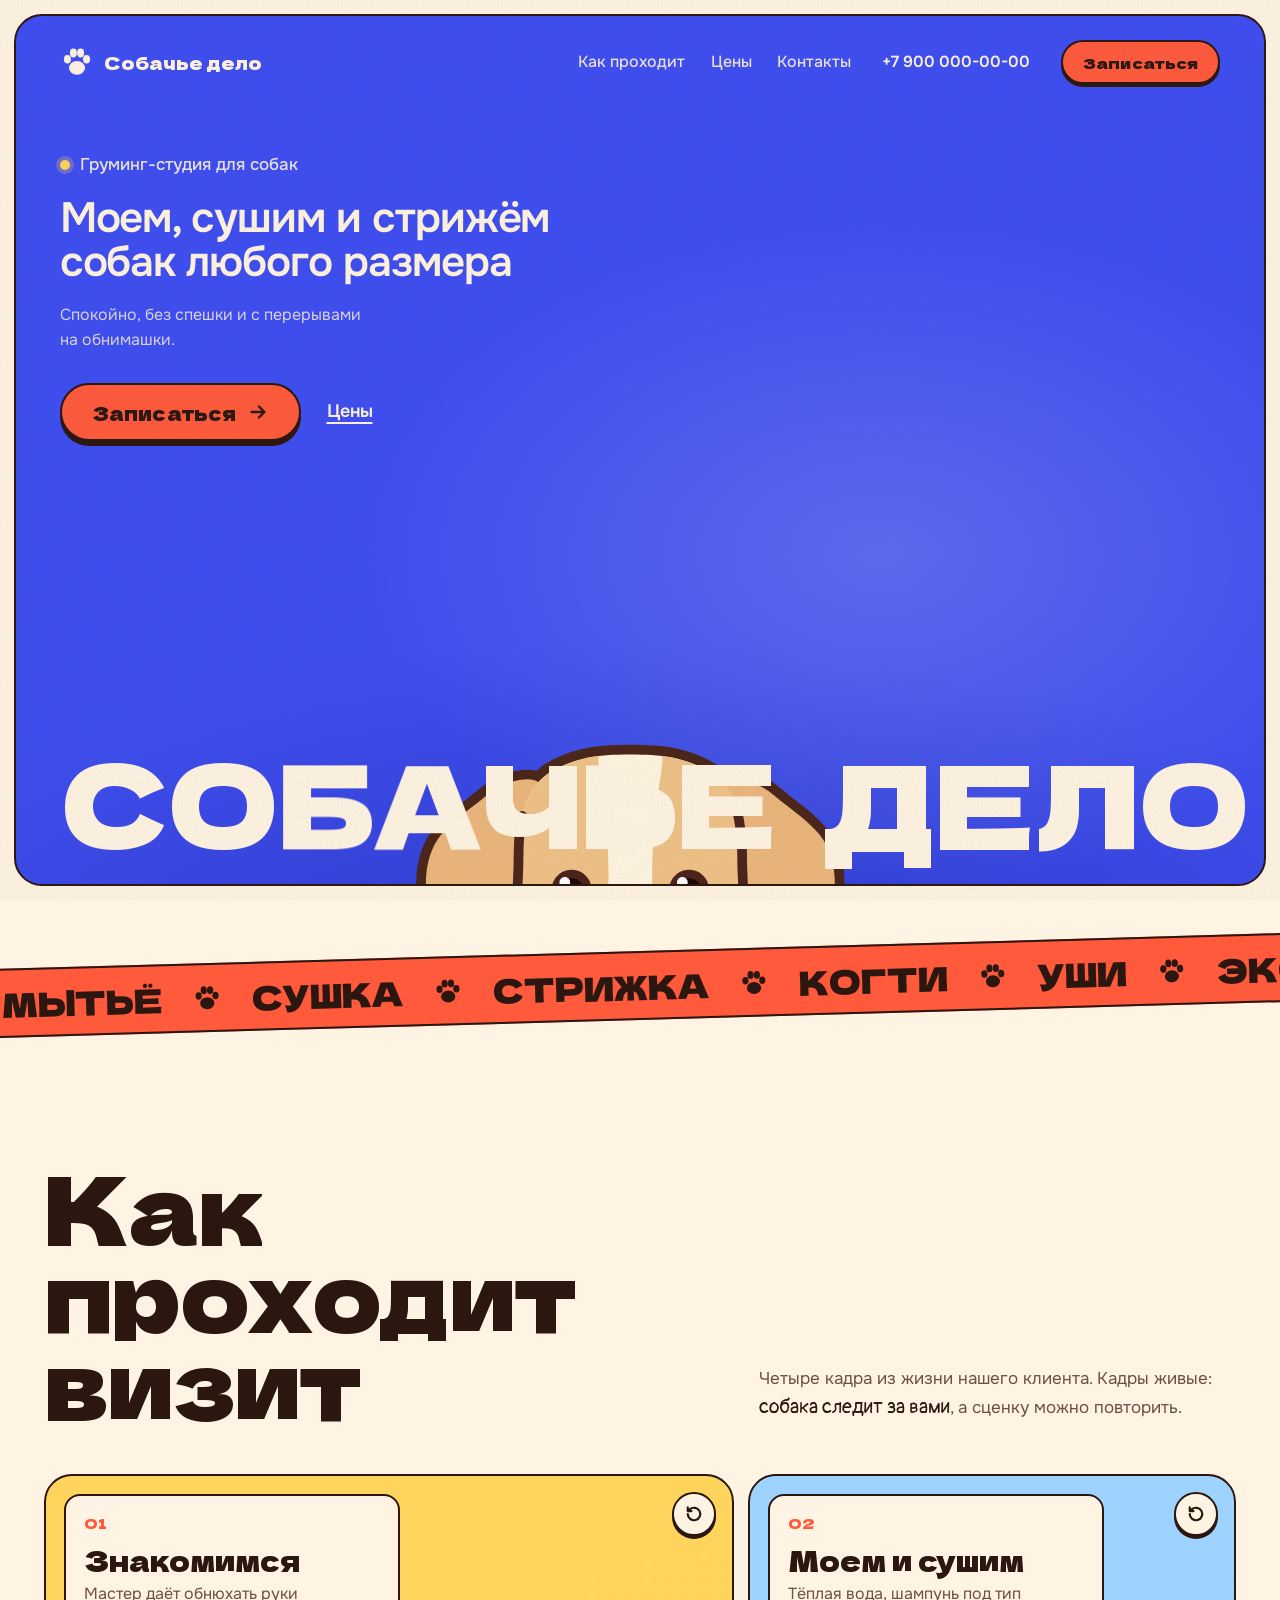
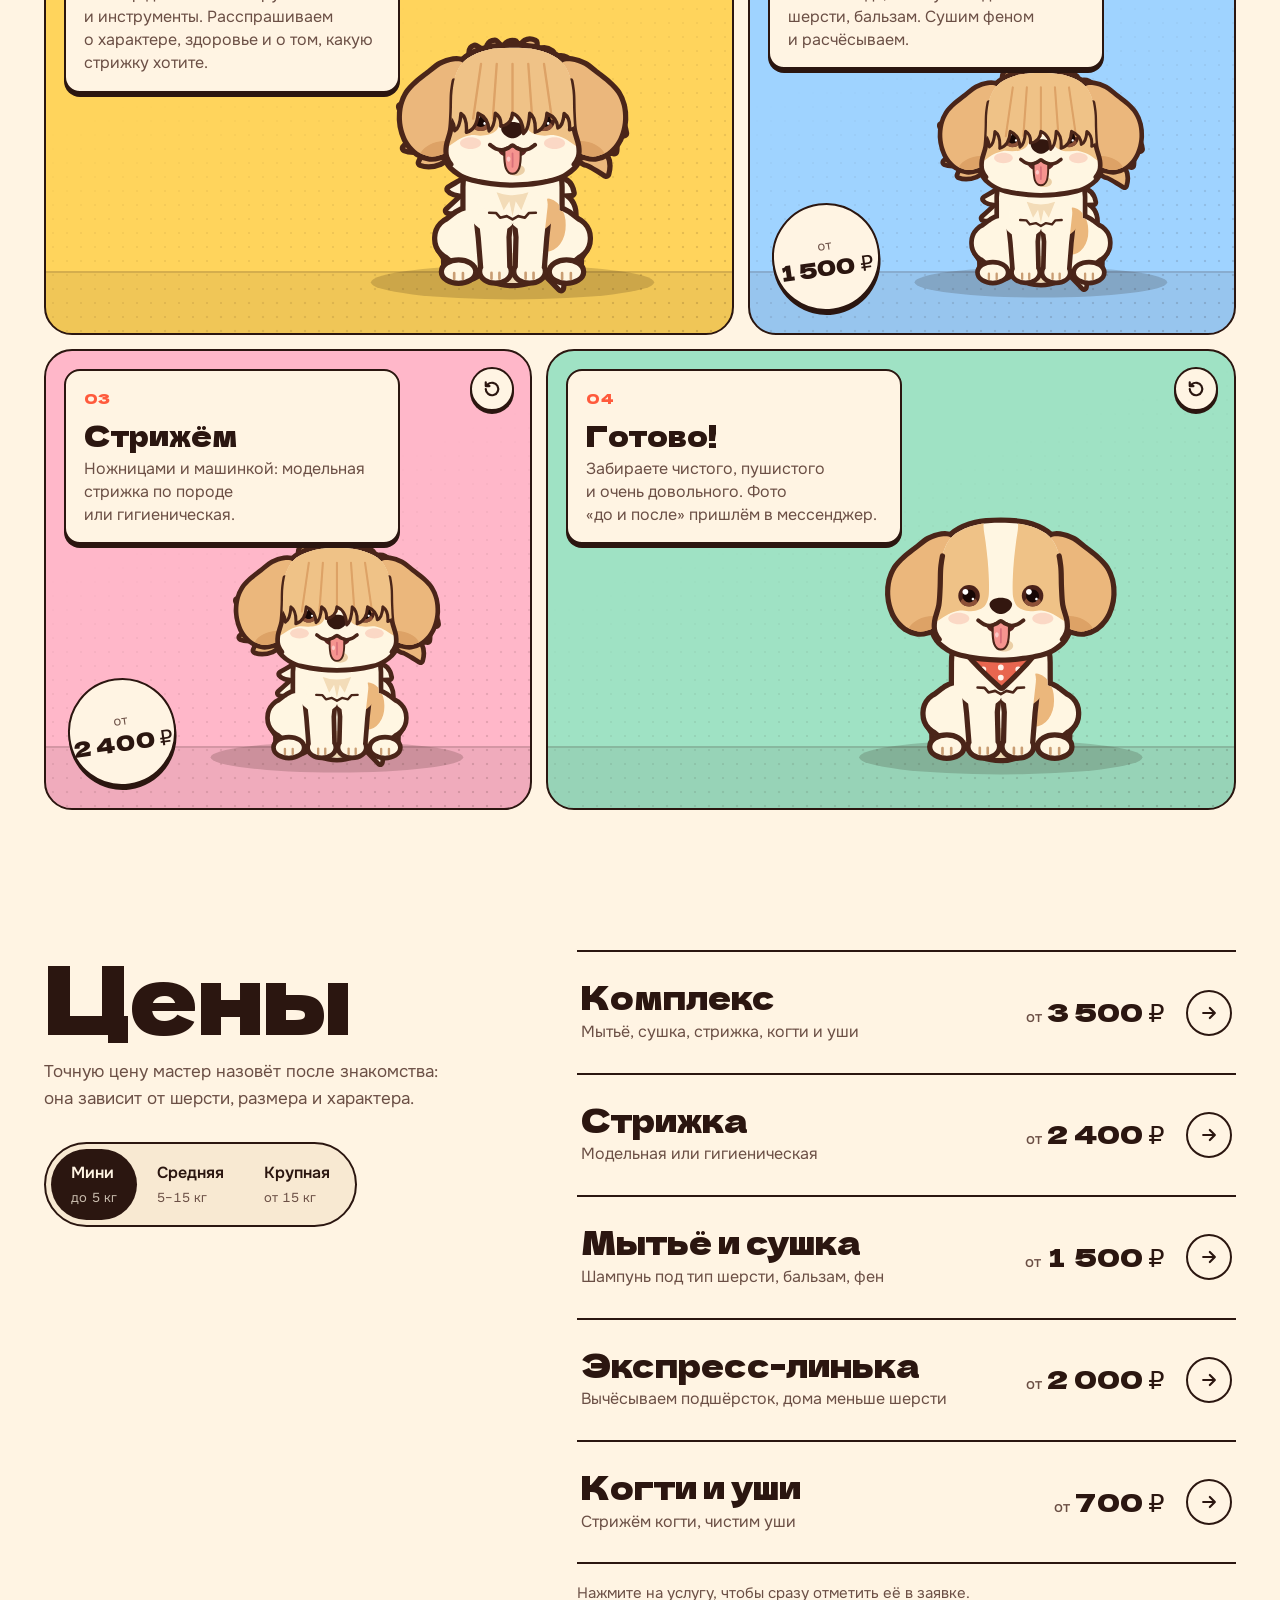
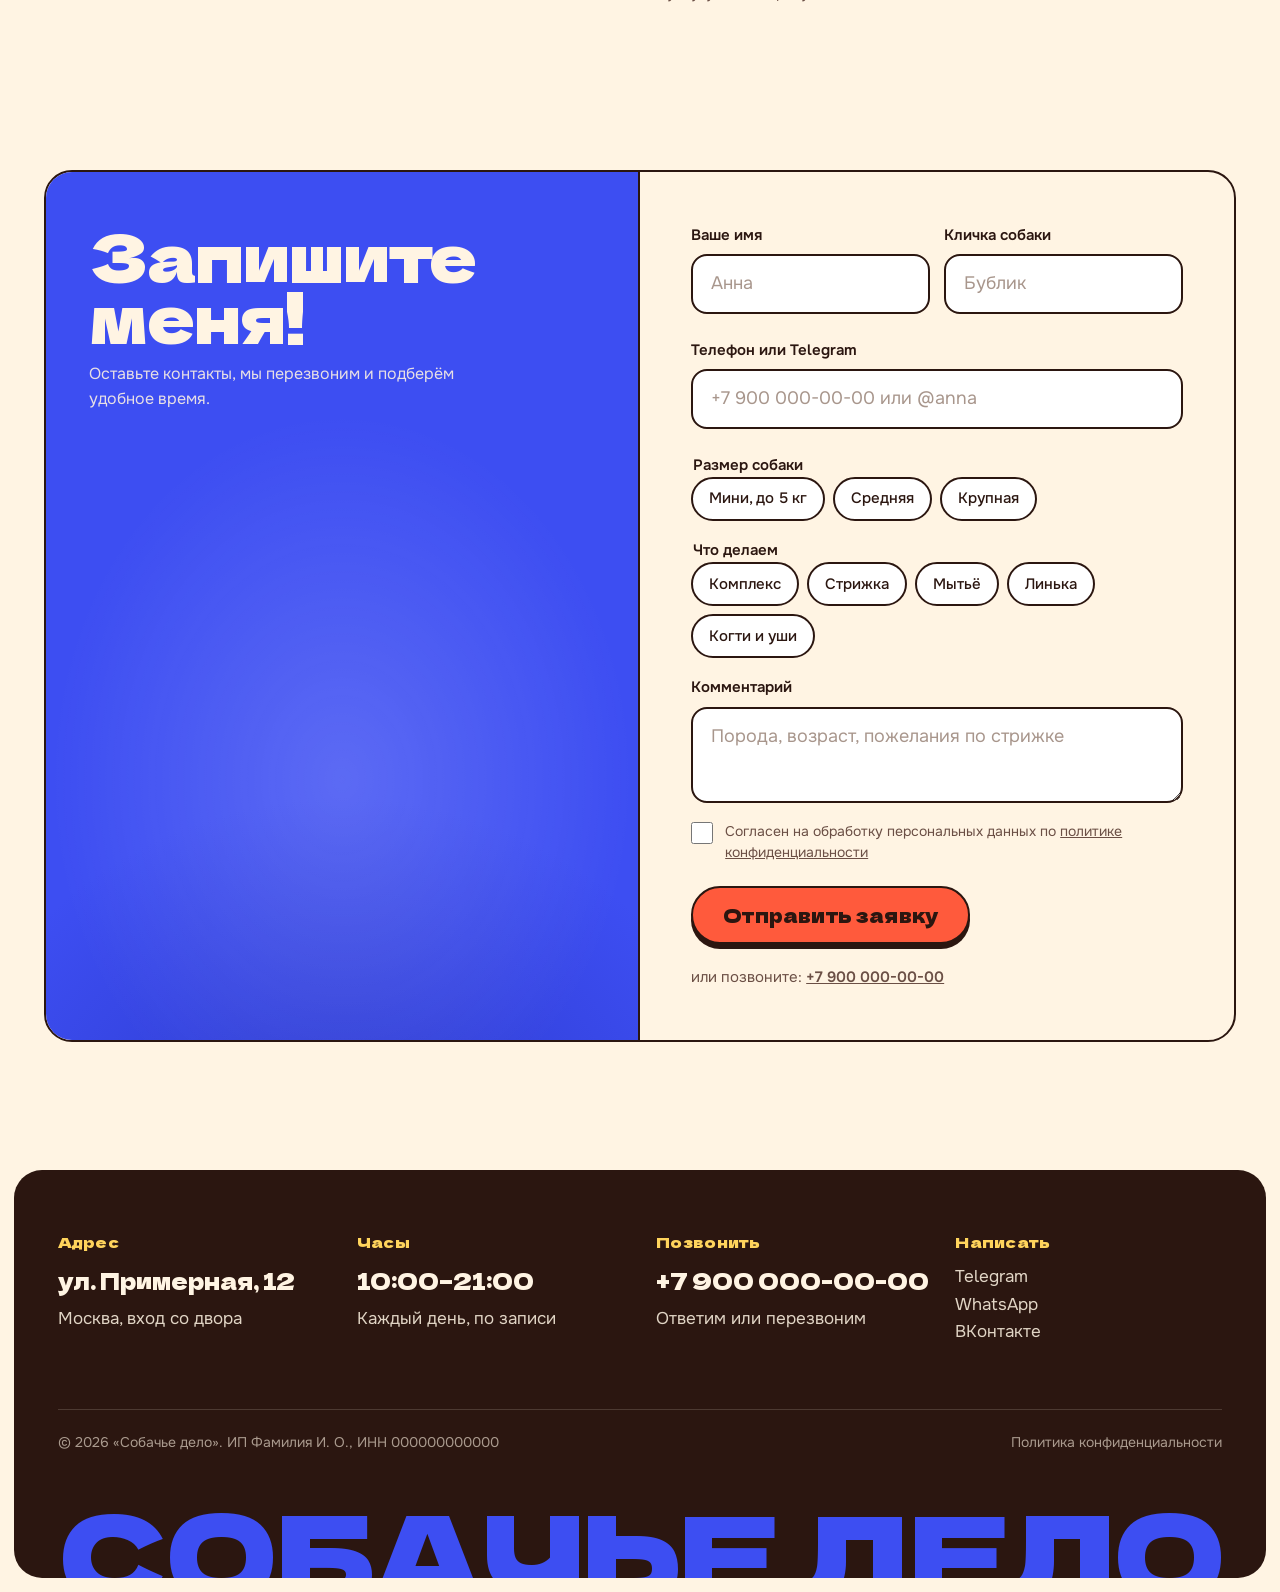
==== commit fb97e44a: "Возврат комикс-версии сайта Revert "Вторая версия по отзыву владельца: живые фото, фирменные цвета D" ====
--- a/index.html
+++ b/index.html
@@ -3,397 +3,207 @@
 <head>
 <meta charset="utf-8">
 <meta name="viewport" content="width=device-width, initial-scale=1, viewport-fit=cover">
-<title>Собачье дело — груминг-салон в Казани</title>
-<meta name="description" content="Груминг-салон «Собачье дело» (DOGDELO) в Казани с 2012 года: стрижка, мытьё и спа для собак и кошек. Два салона: ул. Чуйкова, 62 и ул. Космонавтов, 12.">
-<!-- Это демо-версия на GitHub Pages: просим поисковики её не индексировать, чтобы она не спорила с dogdelo.ru. На боевом сайте строку удалить. -->
-<meta name="robots" content="noindex, nofollow">
-<meta name="theme-color" content="#ae5067">
-<meta property="og:title" content="Собачье дело — груминг-салон в Казани">
-<meta property="og:description" content="Стрижём и моем собак и кошек с 2012 года. Бережно, без спешки и с любовью к каждому хвосту.">
+<title>Собачье дело — груминг-студия</title>
+<meta name="description" content="Груминг-студия «Собачье дело»: мытьё, сушка, стрижка, когти и уши для собак любого размера. Запись онлайн.">
+<meta name="theme-color" content="#3d4ef2">
+<meta property="og:title" content="Собачье дело — груминг-студия">
+<meta property="og:description" content="Моем, сушим и стрижём собак любого размера. Спокойно и без спешки.">
 <meta property="og:type" content="website">
-<meta property="og:image" content="img/hero.jpg">
-<link rel="icon" href="img/logo.png">
+<!-- <meta property="og:image" content="https://ваш-сайт.ru/og.png"> -->
 <link rel="preconnect" href="https://fonts.googleapis.com">
 <link rel="preconnect" href="https://fonts.gstatic.com" crossorigin>
-<link rel="stylesheet" href="https://fonts.googleapis.com/css2?family=Montserrat:wght@400;500;600&family=Nunito:wght@700;800;900&display=swap">
+<link rel="stylesheet" href="https://fonts.googleapis.com/css2?family=Dela+Gothic+One&family=Onest:wght@400;500;600;700&family=Pangolin&display=swap">
 <link rel="stylesheet" href="css/site.css">
+<script>document.documentElement.classList.add('js');</script>
 </head>
 <body>
 <svg width="0" height="0" style="position:absolute" aria-hidden="true">
-  <symbol id="i-arrow" viewBox="0 0 24 24"><path d="M5 12h13M13 6l6 6-6 6" fill="none" stroke="currentColor" stroke-width="2" stroke-linecap="round" stroke-linejoin="round"/></symbol>
-  <symbol id="i-left" viewBox="0 0 24 24"><path d="M15 5l-7 7 7 7" fill="none" stroke="currentColor" stroke-width="2" stroke-linecap="round" stroke-linejoin="round"/></symbol>
-  <symbol id="i-right" viewBox="0 0 24 24"><path d="M9 5l7 7-7 7" fill="none" stroke="currentColor" stroke-width="2" stroke-linecap="round" stroke-linejoin="round"/></symbol>
-  <symbol id="i-phone" viewBox="0 0 24 24"><path d="M6.6 3.5h2.6l1.4 4-1.9 1.3a12 12 0 0 0 6.5 6.5l1.3-1.9 4 1.4v2.6a2 2 0 0 1-2.2 2A16.5 16.5 0 0 1 4.6 5.7a2 2 0 0 1 2-2.2z" fill="none" stroke="currentColor" stroke-width="1.8" stroke-linejoin="round"/></symbol>
-  <symbol id="i-pin" viewBox="0 0 24 24"><path d="M12 21s-6.5-5.6-6.5-11a6.5 6.5 0 0 1 13 0C18.5 15.4 12 21 12 21z" fill="none" stroke="currentColor" stroke-width="1.8" stroke-linejoin="round"/><circle cx="12" cy="10" r="2.4" fill="none" stroke="currentColor" stroke-width="1.8"/></symbol>
-  <symbol id="i-clock" viewBox="0 0 24 24"><circle cx="12" cy="12" r="8.5" fill="none" stroke="currentColor" stroke-width="1.8"/><path d="M12 7.5V12l3 2" fill="none" stroke="currentColor" stroke-width="1.8" stroke-linecap="round"/></symbol>
-  <symbol id="i-heart" viewBox="0 0 24 24"><path d="M12 20s-7.5-4.6-7.5-10.2A4.3 4.3 0 0 1 12 7.3a4.3 4.3 0 0 1 7.5 2.5C19.5 15.4 12 20 12 20z" fill="none" stroke="currentColor" stroke-width="1.8" stroke-linejoin="round"/></symbol>
-  <symbol id="i-play" viewBox="0 0 24 24"><path d="M8 5.5v13l10.5-6.5z" fill="currentColor"/></symbol>
   <symbol id="i-paw" viewBox="0 0 32 32"><g fill="currentColor"><ellipse cx="16" cy="21.5" rx="7.6" ry="6.4"/><ellipse cx="7" cy="13.5" rx="3.3" ry="4"/><ellipse cx="12.6" cy="7.6" rx="3.3" ry="4.2"/><ellipse cx="19.4" cy="7.6" rx="3.3" ry="4.2"/><ellipse cx="25" cy="13.5" rx="3.3" ry="4"/></g></symbol>
+  <symbol id="i-arrow" viewBox="0 0 24 24"><path d="M5 12h13M13 6l6 6-6 6" fill="none" stroke="currentColor" stroke-width="2.6" stroke-linecap="round" stroke-linejoin="round"/></symbol>
+  <symbol id="i-replay" viewBox="0 0 24 24"><path d="M4.5 12a7.5 7.5 0 1 0 2.4-5.5M4.5 4v4.5H9" fill="none" stroke="currentColor" stroke-width="2.6" stroke-linecap="round" stroke-linejoin="round"/></symbol>
 </svg>
 <a class="skip" href="#book">Перейти к записи</a>
 
-<!-- ============ ШАПКА ============ -->
-<header class="top" id="top">
-  <div class="wrap top__row">
-    <a class="top__logo" href="#top" aria-label="Собачье дело, наверх"><img src="img/logo.png" alt="DOGDELO" width="732" height="126"></a>
-    <nav class="top__nav" aria-label="Разделы">
-      <a href="#visit">Как проходит визит</a>
-      <a href="#works">До и после</a>
-      <a href="#prices">Цены</a>
-      <a href="#team">Мастера</a>
-      <a href="#reviews">Отзывы</a>
-      <a href="#contacts">Контакты</a>
+<!-- ============ ОБЛОЖКА ============ -->
+<header class="hero" id="top">
+  <div class="hero__panel" id="heroStage">
+    <nav class="nav" aria-label="Главное меню">
+      <a class="logo" href="#top"><svg aria-hidden="true"><use href="#i-paw"/></svg>Собачье дело</a>
+      <div class="nav__links">
+        <a href="#visit">Как проходит</a>
+        <a href="#prices">Цены</a>
+        <a href="#contacts">Контакты</a>
+      </div>
+      <!-- ЗАГЛУШКА: телефон -->
+      <a class="nav__phone" href="tel:+79000000000">+7 900 000-00-00</a>
+      <a class="btn btn--small" href="#book">Записаться</a>
     </nav>
-    <a class="top__phone" href="tel:+79053112283"><svg aria-hidden="true"><use href="#i-phone"/></svg><span>+7 905 311-22-83</span></a>
-    <a class="btn btn--small" href="#book">Записаться</a>
+
+    <div class="hero__intro">
+      <p class="hero__kicker"><i></i>Груминг-студия для собак</p>
+      <p class="hero__lead">Моем, сушим и&nbsp;стрижём собак любого размера</p>
+      <p class="hero__sub">Спокойно, без спешки и&nbsp;с&nbsp;перерывами на&nbsp;обнимашки.</p>
+      <div class="hero__cta">
+        <a class="btn" href="#book">Записаться <svg aria-hidden="true"><use href="#i-arrow"/></svg></a>
+        <a class="link-u" href="#prices">Цены</a>
+      </div>
+    </div>
+
+    <h1 class="hero__title" id="heroTitle" aria-label="Собачье дело">
+      <span class="line" aria-hidden="true">Собачье<i class="probe" id="titleProbe"></i></span>
+      <span class="line" aria-hidden="true">дело</span>
+    </h1>
+
+    <div class="hint" id="petHint" aria-hidden="true">погладь меня</div>
+    <svg class="hint-arrow" id="hintArrow" aria-hidden="true"><path class="hint-arrow__line"/><path class="hint-arrow__head"/></svg>
+    <div class="bubble" id="heroBubble" aria-hidden="true"></div>
   </div>
 </header>
 
 <main>
-<!-- ============ ОБЛОЖКА ============ -->
-<section class="hero">
-  <div class="wrap hero__grid">
-    <div class="hero__text">
-      <p class="eyebrow">Груминг-салон в Казани · с 2012 года</p>
-      <h1 class="h1">Заботимся о&nbsp;<em>красоте</em> ваших питомцев</h1>
-      <p class="lead">Стрижём и&nbsp;моем собак и&nbsp;кошек. Бережно, без спешки и&nbsp;с&nbsp;любовью к&nbsp;каждому хвосту.</p>
-      <div class="hero__cta">
-        <a class="btn" href="#book">Записаться на груминг<svg aria-hidden="true"><use href="#i-arrow"/></svg></a>
-        <a class="btn btn--ghost" href="tel:+79053112283"><svg aria-hidden="true"><use href="#i-phone"/></svg>+7 905 311-22-83</a>
-      </div>
-      <ul class="facts">
-        <li><svg aria-hidden="true"><use href="#i-pin"/></svg><span><b>Два салона</b>ул. Чуйкова, 62 и&nbsp;ул.&nbsp;Космонавтов,&nbsp;12</span></li>
-        <li><svg aria-hidden="true"><use href="#i-clock"/></svg><span><b>10:00–20:00</b>без выходных</span></li>
+  <div class="marquee" aria-hidden="true">
+    <div class="marquee__track">
+      <div class="marquee__group">
+        <span>Мытьё</span><svg><use href="#i-paw"/></svg><span>Сушка</span><svg><use href="#i-paw"/></svg><span>Стрижка</span><svg><use href="#i-paw"/></svg>
+        <span>Когти</span><svg><use href="#i-paw"/></svg><span>Уши</span><svg><use href="#i-paw"/></svg><span>Экспресс-линька</span><svg><use href="#i-paw"/></svg>
+      </div>
+      <div class="marquee__group">
+        <span>Мытьё</span><svg><use href="#i-paw"/></svg><span>Сушка</span><svg><use href="#i-paw"/></svg><span>Стрижка</span><svg><use href="#i-paw"/></svg>
+        <span>Когти</span><svg><use href="#i-paw"/></svg><span>Уши</span><svg><use href="#i-paw"/></svg><span>Экспресс-линька</span><svg><use href="#i-paw"/></svg>
+      </div>
+    </div>
+  </div>
+
+  <!-- ============ ВИЗИТ: страница комикса ============ -->
+  <section class="sec" id="visit" aria-labelledby="visit-title">
+    <div class="sec-head">
+      <h2 class="h2 rv" id="visit-title">Как проходит визит</h2>
+      <p>Четыре кадра из&nbsp;жизни нашего клиента. Кадры живые: <span class="hand">собака следит за&nbsp;вами</span>, а&nbsp;сценку можно повторить.</p>
+    </div>
+    <div class="comic">
+      <article class="frame frame--1" data-scene="meet">
+        <div class="frame__stage"></div>
+        <div class="cap"><span class="cap__n">01</span><h3>Знакомимся</h3><p>Мастер даёт обнюхать руки и&nbsp;инструменты. Расспрашиваем о&nbsp;характере, здоровье и&nbsp;о&nbsp;том, какую стрижку хотите.</p></div>
+        <button class="replay" type="button" aria-label="Повторить сценку «Знакомимся»"><svg aria-hidden="true"><use href="#i-replay"/></svg></button>
+        <div class="bubble" aria-hidden="true">А ты кто?</div>
+      </article>
+      <article class="frame frame--2" data-scene="bath">
+        <div class="frame__stage"></div>
+        <div class="cap"><span class="cap__n">02</span><h3>Моем и сушим</h3><p>Тёплая вода, шампунь под&nbsp;тип шерсти, бальзам. Сушим феном и&nbsp;расчёсываем.</p></div>
+        <!-- ЗАГЛУШКА: цена -->
+        <div class="price-tag"><small>от</small><b>1&nbsp;500&nbsp;₽</b></div>
+        <button class="replay" type="button" aria-label="Повторить сценку «Моем и сушим»"><svg aria-hidden="true"><use href="#i-replay"/></svg></button>
+        <div class="bubble" aria-hidden="true">Буль-буль!</div>
+      </article>
+      <article class="frame frame--3" data-scene="haircut">
+        <div class="frame__stage"></div>
+        <div class="cap"><span class="cap__n">03</span><h3>Стрижём</h3><p>Ножницами и&nbsp;машинкой: модельная стрижка по&nbsp;породе или&nbsp;гигиеническая.</p></div>
+        <!-- ЗАГЛУШКА: цена -->
+        <div class="price-tag"><small>от</small><b>2&nbsp;400&nbsp;₽</b></div>
+        <button class="replay" type="button" aria-label="Повторить сценку «Стрижём»"><svg aria-hidden="true"><use href="#i-replay"/></svg></button>
+        <div class="bubble" aria-hidden="true">Щёлк-щёлк</div>
+      </article>
+      <article class="frame frame--4" data-scene="done">
+        <div class="frame__stage"></div>
+        <div class="cap"><span class="cap__n">04</span><h3>Готово!</h3><p>Забираете чистого, пушистого и&nbsp;очень довольного. Фото «до&nbsp;и&nbsp;после» пришлём в&nbsp;мессенджер.</p></div>
+        <button class="replay" type="button" aria-label="Повторить сценку «Готово»"><svg aria-hidden="true"><use href="#i-replay"/></svg></button>
+        <div class="bubble" aria-hidden="true">Я красивый?</div>
+      </article>
+    </div>
+  </section>
+
+  <!-- ============ ЦЕНЫ ============ -->
+  <!-- ЗАГЛУШКА: все цены. У каждой строки три цены: мини, средняя, крупная (data-p). -->
+  <section class="sec prices" id="prices" aria-labelledby="prices-title">
+    <div class="prices__aside">
+      <h2 class="h2 rv" id="prices-title">Цены</h2>
+      <p>Точную цену мастер назовёт после знакомства: она зависит от&nbsp;шерсти, размера и&nbsp;характера.</p>
+      <div class="size" role="radiogroup" aria-label="Размер собаки">
+        <span class="size__pill" aria-hidden="true"></span>
+        <input type="radio" name="psize" id="ps-mini" value="0" checked><label for="ps-mini">Мини<small>до 5 кг</small></label>
+        <input type="radio" name="psize" id="ps-mid" value="1"><label for="ps-mid">Средняя<small>5–15 кг</small></label>
+        <input type="radio" name="psize" id="ps-big" value="2"><label for="ps-big">Крупная<small>от 15 кг</small></label>
+      </div>
+    </div>
+    <div>
+      <ul class="menu">
+        <li><a href="#book" data-service="complex"><div><h3>Комплекс</h3><p>Мытьё, сушка, стрижка, когти и&nbsp;уши</p></div><span class="menu__price" data-p="3500,4500,6000"><small>от</small><span class="price-anim">3&nbsp;500</span>&nbsp;₽</span><span class="menu__go" aria-hidden="true"><svg><use href="#i-arrow"/></svg></span></a></li>
+        <li><a href="#book" data-service="haircut"><div><h3>Стрижка</h3><p>Модельная или гигиеническая</p></div><span class="menu__price" data-p="2400,3200,4500"><small>от</small><span class="price-anim">2&nbsp;400</span>&nbsp;₽</span><span class="menu__go" aria-hidden="true"><svg><use href="#i-arrow"/></svg></span></a></li>
+        <li><a href="#book" data-service="bath"><div><h3>Мытьё и сушка</h3><p>Шампунь под тип шерсти, бальзам, фен</p></div><span class="menu__price" data-p="1500,2200,3000"><small>от</small><span class="price-anim">1&nbsp;500</span>&nbsp;₽</span><span class="menu__go" aria-hidden="true"><svg><use href="#i-arrow"/></svg></span></a></li>
+        <li><a href="#book" data-service="deshedding"><div><h3>Экспресс-линька</h3><p>Вычёсываем подшёрсток, дома меньше шерсти</p></div><span class="menu__price" data-p="2000,2800,4000"><small>от</small><span class="price-anim">2&nbsp;000</span>&nbsp;₽</span><span class="menu__go" aria-hidden="true"><svg><use href="#i-arrow"/></svg></span></a></li>
+        <li><a href="#book" data-service="nails"><div><h3>Когти и уши</h3><p>Стрижём когти, чистим уши</p></div><span class="menu__price" data-p="700,800,1000"><small>от</small><span class="price-anim">700</span>&nbsp;₽</span><span class="menu__go" aria-hidden="true"><svg><use href="#i-arrow"/></svg></span></a></li>
       </ul>
-    </div>
-    <div class="hero__media">
-      <figure class="hero__main"><img src="img/hero.jpg" alt="Йоркширский терьер после стрижки, с розовым бантиком" width="1100" height="1100" fetchpriority="high"><figcaption class="tag">После стрижки</figcaption></figure>
-      <figure class="hero__inset"><img src="img/hero-spa.jpg" alt="Корги в пенной спа-ванне" width="640" height="671"><figcaption class="tag">Спа-ванна</figcaption></figure>
-    </div>
-  </div>
-</section>
-
-<!-- ============ КАК ПРОХОДИТ ВИЗИТ ============ -->
-<section class="sec" id="visit" aria-labelledby="visit-h">
-  <div class="wrap">
-    <div class="sec__head">
-      <h2 class="h2" id="visit-h">Как проходит визит</h2>
-      <p class="sec__sub">Четыре шага от&nbsp;знакомства до&nbsp;довольного питомца.</p>
-    </div>
-    <ol class="steps scroller">
-      <li class="step">
-        <img src="img/step-1.jpg" alt="Пушистый йоркширский терьер до стрижки" width="740" height="555" loading="lazy">
-        <span class="step__n">01</span>
-        <h3>Знакомимся</h3>
-        <p>Мастер знакомится с&nbsp;питомцем, смотрит шерсть и&nbsp;кожу и&nbsp;обсуждает с&nbsp;вами, какую стрижку сделать.</p>
-      </li>
-      <li class="step">
-        <img src="img/step-2.jpg" alt="Чихуахуа моют под душем" width="740" height="555" loading="lazy">
-        <span class="step__n">02</span>
-        <h3>Моем и&nbsp;сушим</h3>
-        <p>Профессиональная косметика под тип шерсти, спа-ванна по&nbsp;желанию и&nbsp;бережная сушка.</p>
-      </li>
-      <li class="step">
-        <img src="img/step-3.jpg" alt="Мастер стрижёт мордочку йоркширского терьера ножницами" width="740" height="555" loading="lazy">
-        <span class="step__n">03</span>
-        <h3>Стрижём</h3>
-        <p>По&nbsp;стандарту породы или так, как нравится вам. Заодно когти, уши и&nbsp;гигиена.</p>
-      </li>
-      <li class="step">
-        <img src="img/step-4.jpg" alt="Белая мальтийская болонка после стрижки" width="740" height="555" loading="lazy">
-        <span class="step__n">04</span>
-        <h3>Готово!</h3>
-        <p>Забираете красивого и&nbsp;довольного питомца. Сделаем фото на&nbsp;память.</p>
-      </li>
-    </ol>
-  </div>
-</section>
-
-<!-- ============ ДО И ПОСЛЕ ============ -->
-<section class="sec sec--tight" id="works" aria-labelledby="works-h">
-  <div class="wrap">
-    <div class="sec__head sec__head--row">
-      <div>
-        <h2 class="h2" id="works-h">До и&nbsp;после</h2>
-        <p class="sec__sub">Посмотрите, как они преображаются. Это наши клиенты, реальные фото.</p>
-      </div>
-      <div class="arrows" data-for="worksTrack">
-        <button class="round" type="button" data-dir="-1" aria-label="Предыдущие фото"><svg aria-hidden="true"><use href="#i-left"/></svg></button>
-        <button class="round" type="button" data-dir="1" aria-label="Следующие фото"><svg aria-hidden="true"><use href="#i-right"/></svg></button>
-      </div>
-    </div>
-    <ul class="works scroller" id="worksTrack" tabindex="0" aria-label="Фото до и после стрижки">
-      <li><figure><img src="img/ba-1.jpg" alt="Йоркширский терьер до и после стрижки" width="1200" height="600" loading="lazy"><figcaption>Йоркширский терьер</figcaption></figure></li>
-      <li><figure><img src="img/ba-2.jpg" alt="Ши-тцу до и после стрижки" width="1200" height="600" loading="lazy"><figcaption>Ши-тцу</figcaption></figure></li>
-      <li><figure><img src="img/ba-3.jpg" alt="Мальтийская болонка до и после стрижки" width="1200" height="600" loading="lazy"><figcaption>Мальтийская болонка</figcaption></figure></li>
-      <li><figure><img src="img/ba-4.jpg" alt="Йоркширский терьер до и после стрижки" width="1200" height="600" loading="lazy"><figcaption>Йоркширский терьер</figcaption></figure></li>
-      <li><figure><img src="img/ba-5.jpg" alt="Чёрный шпиц до и после стрижки" width="1200" height="600" loading="lazy"><figcaption>Померанский шпиц</figcaption></figure></li>
-      <li><figure><img src="img/ba-6.jpg" alt="Рыжий шпиц до и после стрижки" width="1200" height="600" loading="lazy"><figcaption>Померанский шпиц</figcaption></figure></li>
-      <li><figure><img src="img/ba-7.jpg" alt="Мальтийская болонка до и после стрижки" width="1200" height="600" loading="lazy"><figcaption>Мальтийская болонка</figcaption></figure></li>
-      <li><figure><img src="img/ba-8.jpg" alt="Йоркширский терьер до и после стрижки" width="1200" height="600" loading="lazy"><figcaption>Йоркширский терьер</figcaption></figure></li>
-      <li><figure><img src="img/ba-9.jpg" alt="Длинношёрстный йоркширский терьер до и после стрижки" width="1200" height="600" loading="lazy"><figcaption>Йоркширский терьер</figcaption></figure></li>
-    </ul>
-  </div>
-</section>
-
-<!-- ============ ЦЕНЫ ============ -->
-<section class="sec sec--blush" id="prices" aria-labelledby="prices-h">
-  <div class="wrap">
-    <div class="sec__head sec__head--row">
-      <div>
-        <h2 class="h2" id="prices-h">Цены</h2>
-        <p class="sec__sub">Выберите размер собаки. Нажмите на&nbsp;услугу, и&nbsp;она сразу попадёт в&nbsp;заявку.</p>
-      </div>
-      <div class="seg" role="radiogroup" aria-label="Размер собаки">
-        <input type="radio" name="psize" id="ps-0" value="0" checked><label for="ps-0">Мини<small>до 5 кг</small></label>
-        <input type="radio" name="psize" id="ps-1" value="1"><label for="ps-1">Средняя<small>5–15 кг</small></label>
-        <input type="radio" name="psize" id="ps-2" value="2"><label for="ps-2">Крупная<small>от 15 кг</small></label>
-      </div>
-    </div>
-    <div class="prices">
-      <!-- ЗАГЛУШКА: цены. В data-p три цены через запятую: мини, средняя, крупная -->
-      <ul class="menu">
-        <li><a href="#book" data-service="complex"><span class="menu__name">Комплексный груминг<small>Мытьё, сушка, стрижка, когти, уши и&nbsp;гигиена</small></span><span class="menu__price" data-p="2500,3500,5000"></span><svg class="menu__go" aria-hidden="true"><use href="#i-arrow"/></svg></a></li>
-        <li><a href="#book" data-service="hygiene"><span class="menu__name">Гигиеническая стрижка<small>Лапы, мордочка, интимная зона, когти</small></span><span class="menu__price" data-p="1500,2000,2800"></span><svg class="menu__go" aria-hidden="true"><use href="#i-arrow"/></svg></a></li>
-        <li><a href="#book" data-service="bath"><span class="menu__name">Мытьё и&nbsp;сушка<small>Косметика под тип шерсти, вычёсывание</small></span><span class="menu__price" data-p="1200,1800,2600"></span><svg class="menu__go" aria-hidden="true"><use href="#i-arrow"/></svg></a></li>
-        <li><a href="#book" data-service="spa"><span class="menu__name">Озонотерапия и&nbsp;гидромассаж<small>Возвращают шерсти блеск, успокаивают кожу</small></span><span class="menu__price" data-p="1500,1500,2000"></span><svg class="menu__go" aria-hidden="true"><use href="#i-arrow"/></svg></a></li>
-        <li><a href="#book" data-service="trimming"><span class="menu__name">Тримминг<small>Для жесткошёрстных пород</small></span><span class="menu__price" data-p="2800,3800,5200"></span><svg class="menu__go" aria-hidden="true"><use href="#i-arrow"/></svg></a></li>
-        <li><a href="#book" data-service="nails"><span class="menu__name">Когти<small>Стрижка и&nbsp;подпил</small></span><span class="menu__price" data-p="400,500,600"></span><svg class="menu__go" aria-hidden="true"><use href="#i-arrow"/></svg></a></li>
-        <li><a href="#book" data-service="cat" data-pet="cat"><span class="menu__name">Груминг кошек<small>Мытьё, стрижка, когти. Цена не&nbsp;зависит от&nbsp;размера</small></span><span class="menu__price" data-p="3000,3000,3000"></span><svg class="menu__go" aria-hidden="true"><use href="#i-arrow"/></svg></a></li>
-      </ul>
-      <aside class="promos" aria-label="Акции">
-        <div class="promo">
-          <p class="promo__big">−10%</p>
-          <h3>На&nbsp;следующий визит</h3>
-          <p>Если с&nbsp;прошлой стрижки прошло меньше 60&nbsp;дней. Для постоянных клиентов, акция бессрочная.</p>
+      <p class="menu__note">Нажмите на услугу, чтобы сразу отметить её в заявке.</p>
+    </div>
+  </section>
+
+  <!-- ============ ЗАПИСЬ ============ -->
+  <section class="sec" id="book-sec" aria-labelledby="book-title">
+    <div class="book" id="book">
+      <div class="book__stage" id="bookStage">
+        <div class="book__say">
+          <h2 class="h2 rv" id="book-title">Запишите меня!</h2>
+          <p>Оставьте контакты, мы&nbsp;перезвоним и&nbsp;подберём удобное время.</p>
         </div>
-        <div class="promo promo--rasp">
-          <p class="promo__big">от 1&nbsp;000&nbsp;₽</p>
-          <h3>Банный день по&nbsp;воскресеньям</h3>
-          <p>Мытьё собак мелких пород, стрижка когтей в&nbsp;подарок.</p>
-        </div>
-      </aside>
-    </div>
-    <p class="note">Точную цену мастер скажет после осмотра: она зависит от&nbsp;породы, длины и&nbsp;состояния шерсти.</p>
-  </div>
-</section>
-
-<!-- ============ МАСТЕРА ============ -->
-<section class="sec" id="team" aria-labelledby="team-h">
-  <div class="wrap">
-    <div class="sec__head">
-      <h2 class="h2" id="team-h">Наши мастера</h2>
-      <p class="sec__sub">Бережно, с&nbsp;заботой и&nbsp;любовью относятся к&nbsp;вашему питомцу. Каждый год повышаем квалификацию и&nbsp;вводим новые стандарты качества.</p>
-    </div>
-    <ul class="team">
-      <li class="master">
-        <img src="img/master-1.jpg" alt="Елена Ковязина с йоркширским терьером на руках" width="640" height="640" loading="lazy">
-        <h3>Елена Ковязина</h3>
-        <p class="master__role">Топ-грумер, ведёт курсы груминга</p>
-        <a class="link" href="#book" data-master="Елена Ковязина">Записаться к&nbsp;Елене<svg aria-hidden="true"><use href="#i-arrow"/></svg></a>
-      </li>
-      <li class="master">
-        <img src="img/master-2.jpg" alt="Ольга Волкова с кавалер-кинг-чарльз-спаниелем" width="640" height="640" loading="lazy">
-        <h3>Ольга Волкова</h3>
-        <p class="master__role">Мастер-грумер</p>
-        <a class="link" href="#book" data-master="Ольга Волкова">Записаться к&nbsp;Ольге<svg aria-hidden="true"><use href="#i-arrow"/></svg></a>
-      </li>
-      <li class="master">
-        <img src="img/master-3.jpg" alt="Айсылу Хайрутдинова обнимает корги" width="640" height="640" loading="lazy">
-        <h3>Айсылу Хайрутдинова</h3>
-        <p class="master__role">Мастер-грумер</p>
-        <a class="link" href="#book" data-master="Айсылу Хайрутдинова">Записаться к&nbsp;Айсылу<svg aria-hidden="true"><use href="#i-arrow"/></svg></a>
-      </li>
-    </ul>
-  </div>
-</section>
-
-<!-- ============ ОТЗЫВЫ ============ -->
-<section class="sec sec--blush" id="reviews" aria-labelledby="reviews-h">
-  <div class="wrap">
-    <div class="sec__head">
-      <h2 class="h2" id="reviews-h">Нам доверяют</h2>
-      <p class="sec__sub">Большинство клиентов возвращаются на&nbsp;повторную стрижку и&nbsp;становятся постоянными. Вот что они пишут.</p>
-    </div>
-    <ul class="reviews">
-      <li class="review">
-        <blockquote>Алёна — мастер своего дела: всегда тактичная, вежливая и&nbsp;очень любит животных. Наша Фаина — сложный клиент, пудель-непоседа, но&nbsp;Алёна каждый раз с&nbsp;блеском справляется, никогда не&nbsp;повышает голоса и&nbsp;терпеливо делает шикарные стрижки в&nbsp;азиатском стиле. Ходим в&nbsp;любимый салон каждый месяц.</blockquote>
-        <p class="review__who"><img src="img/review-1.jpg" alt="" width="200" height="200" loading="lazy"><span><b>Лилия</b>и&nbsp;пудель Фаина</span></p>
-      </li>
-      <li class="review">
-        <blockquote>Прекрасно всё: уют, приветливые администраторы, качественная косметика. Уже больше двух лет доверяем наше сокровище Тиффани только Алёне, а&nbsp;теперь познакомили с&nbsp;ней и&nbsp;малышку Дамиани. Поход в&nbsp;салон для нас — настоящий праздник.</blockquote>
-        <p class="review__who"><img src="img/review-2.jpg" alt="" width="200" height="200" loading="lazy"><span><b>Татьяна</b>с&nbsp;Тиффани и&nbsp;Дамиани</span></p>
-      </li>
-      <li class="review">
-        <blockquote>Ходим в&nbsp;«Собачье дело» с&nbsp;самого открытия. Здесь работают специалисты своего дела, доверяю им на&nbsp;100%. И&nbsp;самое главное: ко&nbsp;всем хвостатым клиентам они относятся с&nbsp;любовью и&nbsp;добротой.</blockquote>
-        <p class="review__who"><img src="img/review-3.jpg" alt="" width="200" height="200" loading="lazy"><span><b>Габи и&nbsp;Буся</b>с&nbsp;самого открытия</span></p>
-      </li>
-      <li class="review">
-        <blockquote>Благодарим за&nbsp;красоту наших собак, за&nbsp;любовь к&nbsp;ним и&nbsp;ласковое отношение во&nbsp;время процедур. Любовь к&nbsp;животным сквозит во&nbsp;всём. Спасибо вам!</blockquote>
-        <p class="review__who"><img src="img/review-4.jpg" alt="" width="200" height="200" loading="lazy"><span><b>Оксана</b>с&nbsp;Азалией и&nbsp;Зефиркой</span></p>
-      </li>
-    </ul>
-  </div>
-</section>
-
-<!-- ============ ТВ И КУРСЫ ============ -->
-<section class="sec" aria-label="О нас на ТВ и курсы груминга">
-  <div class="wrap duo">
-    <article class="card tv">
-      <a class="tv__pic" href="https://www.youtube.com/c/%D0%A1%D0%BE%D0%B1%D0%B0%D1%87%D1%8C%D0%B5%D0%94%D0%B5%D0%BB%D0%BE" target="_blank" rel="noopener">
-        <img src="img/media-1.jpg" alt="Шоу «Теперь я босс»: Елена Ковязина и Денис Васильев" width="569" height="321" loading="lazy">
-        <span class="tv__play"><svg aria-hidden="true"><use href="#i-play"/></svg></span>
-      </a>
-      <h2 class="h3">Нас показывали на&nbsp;ТВ</h2>
-      <ul class="tv__list">
-        <li><b>«Теперь я&nbsp;босс»</b> Елена Ковязина меняется ролями с&nbsp;Денисом Васильевым, владельцем крупнейшей сети груминг-салонов Москвы.</li>
-        <li><b>«Люди в&nbsp;деле»</b> Как мы выбирали нового грумера и&nbsp;как претенденты справлялись с&nbsp;необычными испытаниями.</li>
-        <li><b>«Своё дело»</b> Выпуск с&nbsp;Шарифом Даниловым о&nbsp;том, как шоу повлияло на&nbsp;работу салона.</li>
-      </ul>
-      <a class="link" href="https://www.youtube.com/c/%D0%A1%D0%BE%D0%B1%D0%B0%D1%87%D1%8C%D0%B5%D0%94%D0%B5%D0%BB%D0%BE" target="_blank" rel="noopener">Смотреть на&nbsp;YouTube<svg aria-hidden="true"><use href="#i-arrow"/></svg></a>
-    </article>
-    <article class="card course">
-      <div class="course__text">
-        <h2 class="h3">Хотите научиться стричь сами?</h2>
-        <p>Научитесь стричь своего питомца или освойте профессию грумера. Курсы регулярно проходят прямо в&nbsp;нашем салоне.</p>
-        <a class="btn btn--light" href="https://dogdelo.ru/kursigroominga" target="_blank" rel="noopener">Хочу стать грумером<svg aria-hidden="true"><use href="#i-arrow"/></svg></a>
-      </div>
-      <img class="course__pic" src="img/elena.webp" alt="Топ-грумер Елена Ковязина с ножницами" width="560" height="777" loading="lazy">
-    </article>
-  </div>
-</section>
-
-<!-- ============ ЗАПИСЬ ============ -->
-<section class="sec sec--book" id="book" aria-labelledby="book-h">
-  <div class="wrap">
-    <div class="book">
-      <div class="book__side">
-        <h2 class="h2" id="book-h">Запишите меня!</h2>
-        <p>Оставьте заявку, и&nbsp;администратор перезвонит, чтобы подобрать удобный день, салон и&nbsp;мастера.</p>
-        <div class="book__stage" id="bookStage"></div>
+        <div class="bubble" id="begBubble" aria-hidden="true">Ну пожа-а-алуйста</div>
       </div>
       <div class="book__form" id="formZone">
         <form class="form" id="leadForm" novalidate>
           <div class="form__row">
             <label class="field" data-field="name"><span>Ваше имя</span><input name="name" autocomplete="name" placeholder="Анна" required><em class="field__err" role="alert"></em></label>
-            <label class="field" data-field="contact"><span>Телефон</span><input name="contact" type="tel" autocomplete="tel" inputmode="tel" placeholder="+7 900 000-00-00" required><em class="field__err" role="alert"></em></label>
+            <label class="field" data-field="pet"><span>Кличка собаки</span><input name="pet" placeholder="Бублик"><em class="field__err" role="alert"></em></label>
           </div>
+          <label class="field" data-field="contact"><span>Телефон или Telegram</span><input name="contact" autocomplete="tel" inputmode="tel" placeholder="+7 900 000-00-00 или @anna" required><em class="field__err" role="alert"></em></label>
           <fieldset class="group">
-            <legend>Кого записываем</legend>
+            <legend>Размер собаки</legend>
             <div class="chips">
-              <label class="chip"><input type="radio" name="pet" value="Собаку" checked><span>Собаку</span></label>
-              <label class="chip"><input type="radio" name="pet" value="Кошку"><span>Кошку</span></label>
+              <label class="chip"><input type="radio" name="size" value="mini"><span>Мини, до 5 кг</span></label>
+              <label class="chip"><input type="radio" name="size" value="medium"><span>Средняя</span></label>
+              <label class="chip"><input type="radio" name="size" value="large"><span>Крупная</span></label>
             </div>
           </fieldset>
-          <div class="form__row">
-            <label class="field"><span>Порода и&nbsp;кличка</span><input name="breed" placeholder="Йорк Тиффани"></label>
-            <label class="field"><span>Мастер</span>
-              <select name="master">
-                <option value="">Любой</option>
-                <option>Елена Ковязина</option>
-                <option>Ольга Волкова</option>
-                <option>Айсылу Хайрутдинова</option>
-              </select>
-            </label>
-          </div>
           <fieldset class="group">
             <legend>Что делаем</legend>
             <div class="chips">
               <label class="chip"><input type="checkbox" name="service" value="complex"><span>Комплекс</span></label>
-              <label class="chip"><input type="checkbox" name="service" value="hygiene"><span>Гигиена</span></label>
+              <label class="chip"><input type="checkbox" name="service" value="haircut"><span>Стрижка</span></label>
               <label class="chip"><input type="checkbox" name="service" value="bath"><span>Мытьё</span></label>
-              <label class="chip"><input type="checkbox" name="service" value="spa"><span>Спа</span></label>
-              <label class="chip"><input type="checkbox" name="service" value="trimming"><span>Тримминг</span></label>
-              <label class="chip"><input type="checkbox" name="service" value="nails"><span>Когти</span></label>
-              <label class="chip"><input type="checkbox" name="service" value="cat"><span>Груминг кошки</span></label>
+              <label class="chip"><input type="checkbox" name="service" value="deshedding"><span>Линька</span></label>
+              <label class="chip"><input type="checkbox" name="service" value="nails"><span>Когти и уши</span></label>
             </div>
           </fieldset>
-          <fieldset class="group">
-            <legend>Салон</legend>
-            <div class="chips">
-              <label class="chip"><input type="radio" name="salon" value="" checked><span>Любой</span></label>
-              <label class="chip"><input type="radio" name="salon" value="Чуйкова, 62"><span>Чуйкова, 62</span></label>
-              <label class="chip"><input type="radio" name="salon" value="Космонавтов, 12"><span>Космонавтов, 12</span></label>
-            </div>
-          </fieldset>
-          <fieldset class="group">
-            <legend>Как с&nbsp;вами связаться</legend>
-            <div class="chips">
-              <label class="chip"><input type="radio" name="channel" value="Звонок" checked><span>Звонок</span></label>
-              <label class="chip"><input type="radio" name="channel" value="Telegram"><span>Telegram</span></label>
-              <label class="chip"><input type="radio" name="channel" value="MAX"><span>MAX</span></label>
-            </div>
-          </fieldset>
-          <label class="field"><span>Пожелания</span><textarea name="message" rows="3" placeholder="Возраст, особенности характера, какую стрижку хотите"></textarea></label>
-          <label class="consent" data-field="consent"><input type="checkbox" name="consent" required><span>Ознакомлен(а) с&nbsp;<a href="https://dogdelo.ru/privacy" target="_blank" rel="noopener">политикой конфиденциальности</a> и&nbsp;даю <a href="https://dogdelo.ru/soglasie" target="_blank" rel="noopener">согласие на&nbsp;обработку персональных данных</a></span></label>
-          <div class="hp" aria-hidden="true"><input name="website" tabindex="-1" autocomplete="off"></div>
+          <label class="field"><span>Комментарий</span><textarea name="message" placeholder="Порода, возраст, пожелания по стрижке"></textarea></label>
+          <label class="consent" data-field="consent"><input type="checkbox" name="consent" required><span>Согласен на обработку персональных данных по <a href="#privacy">политике конфиденциальности</a></span></label>
+          <div class="hp" aria-hidden="true"><input name="website" id="f-website" tabindex="-1" autocomplete="off"></div>
           <div class="form__alert" id="formAlert" role="alert" hidden></div>
           <div class="form__send">
             <button class="btn" type="submit" id="submitBtn"><span class="btn__label">Отправить заявку</span></button>
-            <p class="form__alt">или <a href="https://n1008792.yclients.com/select-city/3/select-branch?o=" target="_blank" rel="noopener">запишитесь онлайн</a> и&nbsp;сами выберите время</p>
+            <!-- ЗАГЛУШКА: телефон -->
+            <p class="form__alt">или позвоните: <a href="tel:+79000000000">+7 900 000-00-00</a></p>
           </div>
-          <noscript><p class="form__alt">Чтобы отправить заявку, включите JavaScript или позвоните: +7 905 311-22-83.</p></noscript>
+          <noscript><p class="form__alt">Чтобы отправить заявку, включите JavaScript или позвоните нам.</p></noscript>
         </form>
         <div class="done" id="doneView" hidden tabindex="-1">
-          <p class="done__icon" aria-hidden="true"><svg><use href="#i-heart"/></svg></p>
-          <h3 class="h2">Заявка у&nbsp;нас!</h3>
-          <p id="doneText">Администратор перезвонит в&nbsp;рабочее время и&nbsp;подберёт удобный день.</p>
-          <p><button class="btn btn--ghost btn--small" type="button" id="againBtn">Отправить ещё одну</button></p>
+          <h2 class="h2">Ура, заявка у&nbsp;нас!</h2>
+          <p id="doneText">Перезвоним в&nbsp;рабочее время и&nbsp;подберём день.</p>
+          <p><button class="btn btn--cream btn--small" type="button" id="againBtn">Отправить ещё одну</button></p>
         </div>
       </div>
     </div>
+  </section>
+</main>
+
+<!-- ============ КОНТАКТЫ ============ -->
+<!-- ЗАГЛУШКА: адрес, часы, телефон, мессенджеры, реквизиты -->
+<footer class="foot" id="contacts">
+  <div class="foot__grid">
+    <div><h3>Адрес</h3><p><span class="foot__big">ул. Примерная, 12</span>Москва, вход со&nbsp;двора</p></div>
+    <div><h3>Часы</h3><p><span class="foot__big">10:00–21:00</span>Каждый день, по&nbsp;записи</p></div>
+    <div><h3>Позвонить</h3><p><a class="foot__big" href="tel:+79000000000">+7 900 000-00-00</a>Ответим или перезвоним</p></div>
+    <div><h3>Написать</h3><ul><li><a href="https://t.me/">Telegram</a></li><li><a href="https://wa.me/79000000000">WhatsApp</a></li><li><a href="https://vk.com/">ВКонтакте</a></li></ul></div>
   </div>
-</section>
-
-<!-- ============ КОНТАКТЫ ============ -->
-<section class="sec sec--blush" id="contacts" aria-labelledby="contacts-h">
-  <div class="wrap">
-    <div class="sec__head">
-      <h2 class="h2" id="contacts-h">Ждём вас в&nbsp;гости</h2>
-      <p class="sec__sub">Два уютных салона в&nbsp;Казани. Работаем каждый день с&nbsp;10:00 до&nbsp;20:00.</p>
-    </div>
-    <ul class="places">
-      <li class="place">
-        <svg aria-hidden="true"><use href="#i-pin"/></svg>
-        <h3>ул. Чуйкова, 62</h3>
-        <p>Казань</p>
-        <a class="link" href="https://yandex.ru/maps/?text=%D0%9A%D0%B0%D0%B7%D0%B0%D0%BD%D1%8C%2C%20%D1%83%D0%BB%D0%B8%D1%86%D0%B0%20%D0%A7%D1%83%D0%B9%D0%BA%D0%BE%D0%B2%D0%B0%2C%2062" target="_blank" rel="noopener">Открыть на&nbsp;карте<svg aria-hidden="true"><use href="#i-arrow"/></svg></a>
-      </li>
-      <li class="place">
-        <svg aria-hidden="true"><use href="#i-pin"/></svg>
-        <h3>ул. Космонавтов, 12</h3>
-        <p>Казань</p>
-        <a class="link" href="https://yandex.ru/maps/?text=%D0%9A%D0%B0%D0%B7%D0%B0%D0%BD%D1%8C%2C%20%D1%83%D0%BB%D0%B8%D1%86%D0%B0%20%D0%9A%D0%BE%D1%81%D0%BC%D0%BE%D0%BD%D0%B0%D0%B2%D1%82%D0%BE%D0%B2%2C%2012" target="_blank" rel="noopener">Открыть на&nbsp;карте<svg aria-hidden="true"><use href="#i-arrow"/></svg></a>
-      </li>
-      <li class="place place--call">
-        <svg aria-hidden="true"><use href="#i-phone"/></svg>
-        <h3><a href="tel:+79053112283">+7 905 311-22-83</a></h3>
-        <p>Каждый день 10:00–20:00</p>
-        <div class="place__msg">
-          <a class="pill" href="https://t.me/Dogdelokzn" target="_blank" rel="noopener">Telegram</a>
-          <a class="pill" href="https://max.ru/u/f9LHodD0cOI9GmIBdxLb-8nUj6xE_Zj2DnT4ChHF7rlRVm60ZQb1CIvztR8" target="_blank" rel="noopener">MAX</a>
-          <a class="pill" href="https://www.youtube.com/c/%D0%A1%D0%BE%D0%B1%D0%B0%D1%87%D1%8C%D0%B5%D0%94%D0%B5%D0%BB%D0%BE" target="_blank" rel="noopener">YouTube</a>
-          <a class="pill" href="https://www.tiktok.com/@dogdelo" target="_blank" rel="noopener">TikTok</a>
-        </div>
-      </li>
-    </ul>
-  </div>
-</section>
-</main>
-
-<footer class="foot">
-  <div class="wrap foot__row">
-    <img class="foot__logo" src="img/logo-light.png" alt="DOGDELO" width="732" height="126" loading="lazy">
-    <nav class="foot__docs" aria-label="Документы">
-      <a href="https://dogdelo.ru/groomsalonoferta" target="_blank" rel="noopener">Договор-оферта</a>
-      <a href="https://dogdelo.ru/privacy" target="_blank" rel="noopener">Политика конфиденциальности</a>
-      <a href="https://dogdelo.ru/soglasie" target="_blank" rel="noopener">Согласие на&nbsp;обработку данных</a>
-    </nav>
-  </div>
-  <div class="wrap foot__legal">
-    <span>© 2012–2026 Груминг-салон «Собачье дело»</span>
-    <span>ИП Ковязина Елена Владимировна, ИНН 164905582931, ОГРН 315169000043541</span>
-  </div>
+  <div class="foot__legal"><span>© 2026 «Собачье дело». ИП Фамилия И.&nbsp;О., ИНН 000000000000</span><a href="#privacy">Политика конфиденциальности</a></div>
+  <div class="foot__word" id="footWord" aria-hidden="true"><span>Собачье дело</span></div>
 </footer>
 
 <script src="js/dog/body.js"></script>
--- a/css/site.css
+++ b/css/site.css
@@ -1,334 +1,366 @@
-/* «Собачье дело» (DOGDELO): стили сайта.
-   Цвета взяты из фирменного стиля dogdelo.ru: малиновый #ae5067, розовый #e486a0,
-   пудровые фоны #fcf3f5 и #f5dce3, тёмно-серый текст. Шрифты фирменные: Nunito и Montserrat.
-   Малиновый — только для действий и акцентов, розовый — для мелких деталей, фон в основном белый и пудровый. */
-
+/* «Собачье дело» — груминг-студия. Стиль: мультяшный комикс.
+   Все цвета, шрифты и скругления — переменные ниже. */
 :root {
-  --rasp: #ae5067;          /* главный фирменный: кнопки, акценты */
-  --rasp-deep: #8f3a52;     /* наведение, тёмные плашки */
-  --rasp-night: #3b1a26;    /* подвал */
-  --pink: #e486a0;          /* мелкие детали */
-  --blush: #f5dce3;         /* плашки, чипы */
-  --blush-soft: #fcf3f5;    /* фоны разделов */
-  --ink: #2d2729;           /* текст */
-  --ink-2: #645a5e;         /* второстепенный текст */
-  --line: #eed9e0;
-  --white: #ffffff;
-
-  --h: "Nunito", ui-rounded, system-ui, sans-serif;
-  --b: "Montserrat", system-ui, -apple-system, "Segoe UI", sans-serif;
-  --r-xl: 36px; --r-lg: 28px; --r-md: 20px; --r-sm: 14px;
-  --pad: clamp(16px, 4vw, 40px);
-  --sec: clamp(64px, 9vw, 120px);
-  --shadow: 0 1px 2px rgba(59, 26, 38, 0.06), 0 12px 32px -12px rgba(59, 26, 38, 0.18);
-  --ease: cubic-bezier(0.2, 0.7, 0.2, 1);
-}
-
-*, *::before, *::after { box-sizing: border-box; }
-html { scroll-behavior: smooth; scroll-padding-top: 88px; -webkit-text-size-adjust: 100%; }
+  --ink: #2b1610;            /* контуры, текст: тот же тёмно-коричневый, что контур собачки */
+  --ink-soft: #6b4f45;
+  --cream: #fff4e3;          /* бумага */
+  --cream-2: #f8e9d2;
+  --blue: #3d4ef2;           /* обложка */
+  --blue-deep: #2a37c9;
+  --tomato: #ff5a3c;         /* кнопки, акценты */
+  --butter: #ffd45c;
+  --sky: #9fd3ff;
+  --pink: #ffb7c9;
+  --mint: #9fe2c4;
+
+  --display: "Dela Gothic One", "Arial Black", system-ui, sans-serif;
+  --text: "Onest", system-ui, -apple-system, "Segoe UI", sans-serif;
+  --hand: "Pangolin", "Comic Sans MS", cursive;
+
+  --line: 2.5px;
+  --r: 28px;
+  --r-sm: 16px;
+  --gutter: clamp(10px, 1.1vw, 16px);
+  --pad: clamp(20px, 3.4vw, 56px);
+  --ease: cubic-bezier(0.22, 1, 0.36, 1);
+  --spring: cubic-bezier(0.34, 1.56, 0.64, 1);
+}
+
+* { box-sizing: border-box; }
+html { -webkit-text-size-adjust: 100%; scroll-padding-top: 24px; }
 html, body { overflow-x: clip; }
-body { margin: 0; background: var(--white); color: var(--ink); font: 400 16px/1.6 var(--b); -webkit-font-smoothing: antialiased; text-rendering: optimizeLegibility; }
-img, svg { display: block; max-width: 100%; }
-img { height: auto; }
-h1, h2, h3, p, ul, ol, figure, blockquote, fieldset { margin: 0; padding: 0; }
-ul, ol { list-style: none; }
-fieldset { border: 0; min-width: 0; }
+@media (prefers-reduced-motion: no-preference) { html { scroll-behavior: smooth; } }
+body {
+  margin: 0; background: var(--cream); color: var(--ink);
+  font: 400 18px/1.55 var(--text); font-feature-settings: "ss01", "cv11";
+  -webkit-font-smoothing: antialiased; text-rendering: optimizeLegibility;
+}
+/* лёгкое «зерно» бумаги поверх всего */
+body::after {
+  content: ""; position: fixed; inset: 0; pointer-events: none; z-index: 100; opacity: 0.07;
+  background-image: url("data:image/svg+xml,%3Csvg xmlns='http://www.w3.org/2000/svg' width='160' height='160'%3E%3Cfilter id='n'%3E%3CfeTurbulence type='fractalNoise' baseFrequency='.9' numOctaves='2' stitchTiles='stitch'/%3E%3CfeColorMatrix values='0 0 0 0 0.17 0 0 0 0 0.09 0 0 0 0 0.06 0 0 0 1.4 -0.2'/%3E%3C/filter%3E%3Crect width='160' height='160' filter='url(%23n)'/%3E%3C/svg%3E");
+}
+[hidden] { display: none !important; }
+img, svg { display: block; }
 a { color: inherit; }
-button, input, select, textarea { font: inherit; color: inherit; }
-[hidden] { display: none !important; }
-:focus-visible { outline: 3px solid var(--rasp); outline-offset: 3px; border-radius: 6px; }
-::selection { background: var(--blush); color: var(--ink); }
-@media (prefers-reduced-motion: reduce) { html { scroll-behavior: auto; } *, *::before, *::after { transition-duration: 0.01ms !important; } }
-
-.skip { position: absolute; left: 12px; top: -60px; z-index: 50; padding: 10px 16px; border-radius: 999px; background: var(--rasp); color: #fff; text-decoration: none; font-weight: 600; }
+h1, h2, h3 { margin: 0; font-weight: 400; }
+p { margin: 0; }
+button, input, textarea { font: inherit; color: inherit; }
+:focus-visible { outline: 3px solid var(--tomato); outline-offset: 3px; border-radius: 8px; }
+.sr { position: absolute; width: 1px; height: 1px; overflow: hidden; clip: rect(0 0 0 0); white-space: nowrap; }
+.skip { position: absolute; left: 12px; top: -60px; z-index: 200; background: var(--ink); color: var(--cream); padding: 10px 16px; border-radius: 12px; text-decoration: none; }
 .skip:focus { top: 12px; }
-.wrap { width: 100%; max-width: 1240px; margin-inline: auto; padding-inline: var(--pad); }
-
-/* ---------- типографика ---------- */
-.h1 { font: 900 clamp(40px, 4.9vw, 68px)/1.04 var(--h); letter-spacing: -0.025em; }
-.h1 em { font-style: normal; color: var(--rasp); }
-.h2 { font: 800 clamp(32px, 4vw, 52px)/1.06 var(--h); letter-spacing: -0.02em; text-wrap: balance; }
-.h3 { font: 800 clamp(24px, 2.4vw, 30px)/1.12 var(--h); letter-spacing: -0.01em; }
-.eyebrow { display: inline-flex; align-items: center; gap: 10px; font-size: 14px; font-weight: 600; letter-spacing: 0.02em; color: var(--rasp); }
-.eyebrow::before { content: ""; width: 22px; height: 2px; border-radius: 2px; background: var(--pink); }
-.lead { font-size: clamp(17px, 1.4vw, 20px); line-height: 1.55; color: var(--ink-2); max-width: 32rem; }
-
-/* ---------- кнопки и ссылки ---------- */
-.btn { display: inline-flex; align-items: center; justify-content: center; gap: 10px; min-height: 56px; padding: 0 28px; border: 0; border-radius: 999px; background: var(--rasp); color: #fff; font: 600 16px/1 var(--b); text-decoration: none; cursor: pointer; transition: background-color 200ms var(--ease), transform 200ms var(--ease), box-shadow 200ms var(--ease); box-shadow: 0 10px 24px -12px rgba(174, 80, 103, 0.7); }
-.btn svg { width: 20px; height: 20px; flex: none; transition: transform 200ms var(--ease); }
-.btn:hover { background: var(--rasp-deep); }
-.btn:hover svg { transform: translateX(3px); }
-.btn:active { transform: scale(0.98); }
-.btn--small { min-height: 44px; padding: 0 20px; font-size: 15px; }
-.btn--ghost { background: transparent; color: var(--ink); box-shadow: inset 0 0 0 1.5px var(--line); }
-.btn--ghost:hover { background: var(--white); box-shadow: inset 0 0 0 1.5px var(--rasp); }
-.btn--ghost svg { color: var(--rasp); }
-.btn--ghost:hover svg { transform: none; }
-.btn--light { background: #fff; color: var(--rasp-deep); box-shadow: none; }
-.btn--light:hover { background: var(--blush-soft); }
-.btn[aria-busy="true"] { opacity: 0.7; pointer-events: none; }
-.link { display: inline-flex; align-items: center; gap: 8px; color: var(--rasp); font-weight: 600; text-decoration: none; }
-.link svg { width: 18px; height: 18px; transition: transform 200ms var(--ease); }
-.link:hover svg { transform: translateX(3px); }
-.round { display: grid; place-items: center; width: 52px; height: 52px; border: 0; border-radius: 50%; background: var(--white); color: var(--ink); box-shadow: inset 0 0 0 1.5px var(--line); cursor: pointer; transition: box-shadow 200ms var(--ease), color 200ms var(--ease), opacity 200ms var(--ease); }
-.round svg { width: 22px; height: 22px; }
-.round:hover { box-shadow: inset 0 0 0 1.5px var(--rasp); color: var(--rasp); }
-.round:disabled { opacity: 0.35; cursor: default; box-shadow: inset 0 0 0 1.5px var(--line); color: var(--ink); }
-.pill { display: inline-flex; align-items: center; min-height: 38px; padding: 0 16px; border-radius: 999px; background: var(--blush-soft); color: var(--ink); font-size: 14px; font-weight: 600; text-decoration: none; transition: background-color 200ms var(--ease), color 200ms var(--ease); }
-.pill:hover { background: var(--rasp); color: #fff; }
-.tag { position: absolute; display: inline-flex; align-items: center; min-height: 32px; padding: 0 14px; border-radius: 999px; background: rgba(255, 255, 255, 0.92); color: var(--ink); font-size: 13px; font-weight: 600; box-shadow: 0 6px 16px -8px rgba(59, 26, 38, 0.35); }
-
-/* ---------- шапка ---------- */
-.top { position: sticky; top: 0; z-index: 20; background: rgba(255, 255, 255, 0.86); -webkit-backdrop-filter: saturate(1.4) blur(14px); backdrop-filter: saturate(1.4) blur(14px); border-bottom: 1px solid transparent; transition: border-color 200ms var(--ease); }
-.top.is-stuck { border-bottom-color: var(--line); }
-.top__row { display: flex; align-items: center; gap: 28px; height: 76px; }
-.top__logo { flex: none; }
-.top__logo img { width: 156px; }
-.top__nav { display: flex; gap: 24px; margin-left: auto; }
-.top__nav a { font-size: 15px; font-weight: 500; text-decoration: none; color: var(--ink-2); transition: color 200ms var(--ease); }
-.top__nav a:hover { color: var(--rasp); }
-.top__phone { display: inline-flex; align-items: center; gap: 8px; font-weight: 600; font-size: 15px; text-decoration: none; white-space: nowrap; }
-.top__phone svg { width: 18px; height: 18px; color: var(--rasp); }
+
+/* ---------- кнопки: мультяшная «нажимаемая» кнопка ---------- */
+.btn {
+  --bg: var(--tomato);
+  display: inline-flex; align-items: center; justify-content: center; gap: 10px;
+  min-height: 58px; padding: 0 30px; border-radius: 999px;
+  background: var(--bg); color: var(--ink); border: var(--line) solid var(--ink);
+  box-shadow: 0 5px 0 var(--ink);
+  font: 400 19px/1 var(--display); letter-spacing: 0.01em; text-decoration: none; cursor: pointer;
+  transition: transform 160ms var(--ease), box-shadow 160ms var(--ease), background-color 200ms var(--ease);
+  -webkit-tap-highlight-color: transparent;
+}
+.btn:hover { transform: translateY(-2px); box-shadow: 0 7px 0 var(--ink); }
+.btn:active { transform: translateY(4px); box-shadow: 0 1px 0 var(--ink); transition-duration: 60ms; }
+.btn--cream { --bg: var(--cream); }
+.btn--small { min-height: 44px; padding: 0 20px; font-size: 15px; box-shadow: 0 3px 0 var(--ink); }
+.btn--small:hover { box-shadow: 0 5px 0 var(--ink); }
+.btn svg { width: 22px; height: 22px; }
+
+.link-u { font-weight: 600; text-decoration: underline; text-decoration-thickness: 2px; text-underline-offset: 5px; }
+.link-u:hover { text-decoration-color: var(--tomato); }
 
 /* ---------- обложка ---------- */
-.hero { background: linear-gradient(180deg, var(--blush-soft), var(--white)); padding: clamp(32px, 5vw, 72px) 0 clamp(24px, 3vw, 40px); }
-.hero__grid { display: grid; grid-template-columns: minmax(0, 1.05fr) minmax(0, 1fr); gap: clamp(32px, 5vw, 72px); align-items: center; }
-.hero__text { display: grid; gap: 24px; justify-items: start; }
-.hero__cta { display: flex; flex-wrap: wrap; gap: 12px; margin-top: 8px; }
-.facts { justify-self: stretch; display: grid; grid-template-columns: repeat(2, minmax(0, max-content)); gap: 16px 36px; margin-top: 16px; padding-top: 24px; border-top: 1px solid var(--line); }
-.facts li { display: flex; gap: 12px; align-items: flex-start; font-size: 14px; color: var(--ink-2); line-height: 1.45; }
-.facts svg { width: 22px; height: 22px; flex: none; color: var(--rasp); margin-top: 1px; }
-.facts b { display: block; color: var(--ink); font-size: 16px; font-weight: 600; }
-.hero__media { position: relative; padding: 0 0 48px 56px; }
-.hero__main { position: relative; }
-.hero__main img { width: 100%; aspect-ratio: 1; object-fit: cover; border-radius: var(--r-xl); }
-.hero__main .tag { top: 20px; right: 20px; }
-.hero__inset { position: absolute; left: 0; bottom: 0; width: 42%; }
-.hero__inset img { width: 100%; aspect-ratio: 1; object-fit: cover; border-radius: var(--r-lg); border: 6px solid var(--white); box-shadow: var(--shadow); }
-.hero__inset .tag { left: 16px; bottom: 16px; }
-
-/* ---------- разделы ---------- */
-.sec { padding: var(--sec) 0; }
-.sec--tight { padding-top: 0; }
-.sec--blush { background: var(--blush-soft); }
-.sec__head { display: grid; gap: 14px; margin-bottom: clamp(32px, 4vw, 52px); max-width: 44rem; }
-.sec__head--row { max-width: none; grid-template-columns: minmax(0, 1fr) auto; align-items: end; gap: 24px; }
-.sec__head--row > div:first-child { display: grid; gap: 14px; max-width: 40rem; }
-.sec__sub { color: var(--ink-2); font-size: clamp(16px, 1.2vw, 18px); }
-
-/* лента, которую листают пальцем: без полосы прокрутки */
-.scroller { scrollbar-width: none; }
-.scroller::-webkit-scrollbar { display: none; }
-
-/* ---------- визит ---------- */
-.steps { display: grid; grid-template-columns: repeat(4, minmax(0, 1fr)); gap: 24px; }
-.step { display: grid; align-content: start; gap: 10px; }
-.step img { width: 100%; aspect-ratio: 4 / 3; object-fit: cover; border-radius: var(--r-md); margin-bottom: 10px; }
-.step__n { font: 800 14px/1 var(--h); color: var(--rasp); letter-spacing: 0.06em; }
-.step h3 { font: 800 22px/1.2 var(--h); }
-.step p { color: var(--ink-2); font-size: 15px; }
-
-/* ---------- до и после ---------- */
-.arrows { display: flex; gap: 10px; }
-.works { display: grid; grid-auto-flow: column; grid-auto-columns: calc((100% - 24px) / 2); gap: 24px; overflow-x: auto; scroll-snap-type: x mandatory; overscroll-behavior-x: contain; border-radius: var(--r-md); }
-.works li { scroll-snap-align: start; }
-.works img { width: 100%; aspect-ratio: 2 / 1; object-fit: cover; border-radius: var(--r-md); background: var(--blush-soft); }
-.works figcaption { margin-top: 12px; font-size: 15px; font-weight: 600; }
+.hero { padding: var(--gutter); height: 100vh; height: 100svh; min-height: 620px; }
+.hero__panel {
+  position: relative; height: 100%; overflow: hidden; isolation: isolate;
+  background: var(--blue); color: var(--cream);
+  border: var(--line) solid var(--ink); border-radius: var(--r);
+}
+/* мягкий свет за собакой и «пол» */
+.hero__panel::before {
+  content: ""; position: absolute; inset: 0; z-index: -1;
+  background:
+    radial-gradient(60% 55% at var(--spot-x, 72%) 62%, rgba(255, 255, 255, 0.16), transparent 70%),
+    radial-gradient(120% 80% at 50% 120%, var(--blue-deep), transparent 60%);
+}
+.nav {
+  position: absolute; left: 0; right: 0; top: 0; z-index: 3;
+  display: flex; align-items: center; gap: clamp(14px, 2.4vw, 36px);
+  padding: clamp(14px, 2vw, 24px) var(--pad);
+}
+.logo { display: inline-flex; align-items: center; gap: 10px; font: 400 18px/1 var(--display); text-decoration: none; white-space: nowrap; }
+.logo svg { width: 34px; height: 34px; }
+.nav__links { display: flex; gap: clamp(14px, 2vw, 30px); margin-left: auto; }
+.nav__links a { text-decoration: none; font-weight: 500; font-size: 16px; opacity: 0.9; position: relative; }
+.nav__links a::after { content: ""; position: absolute; left: 0; right: 0; bottom: -4px; height: 2px; background: currentColor; transform: scaleX(0); transform-origin: left; transition: transform 260ms var(--ease); }
+.nav__links a:hover::after { transform: scaleX(1); }
+.nav__phone { text-decoration: none; font-weight: 600; font-size: 16px; white-space: nowrap; }
+
+.hero__intro {
+  position: absolute; z-index: 2; left: var(--pad); top: clamp(96px, 15vh, 150px); width: min(38rem, 44%);
+}
+.hero__kicker { display: inline-flex; align-items: center; gap: 10px; font-weight: 500; font-size: 17px; color: rgba(255, 244, 227, 0.9); }
+.hero__kicker i { width: 10px; height: 10px; border-radius: 50%; background: var(--butter); box-shadow: 0 0 0 4px rgba(255, 212, 92, 0.25); }
+.hero__lead { margin-top: 18px; font: 600 clamp(30px, 3.3vw, 52px)/1.04 var(--text); letter-spacing: -0.025em; text-wrap: balance; }
+.hero__sub { margin-top: 18px; max-width: 24rem; font-size: clamp(16px, 1.25vw, 19px); color: rgba(255, 244, 227, 0.82); }
+.hero__cta { margin-top: clamp(22px, 3.4vh, 34px); display: flex; align-items: center; gap: 26px; }
+.hero__cta .link-u { color: var(--cream); }
+
+.hero__title {
+  position: absolute; left: var(--pad); bottom: var(--title-bottom, 3vh); z-index: 0; margin: 0;
+  font: 400 var(--title-size, 9vw)/0.84 var(--display); letter-spacing: -0.01em; text-transform: uppercase;
+  white-space: nowrap; user-select: none; color: var(--cream);
+}
+.hero__title .line { display: block; width: max-content; }
+.hero__title.one .line { display: inline-block; }
+.hero__title.one .line + .line { margin-left: 0.24em; }
+.hero__title.front { z-index: 2; }
+.hero__title .ch { display: inline-block; transform-origin: 50% 100%; will-change: transform; }
+.hero__title .probe { display: inline-block; width: 0; height: 0; vertical-align: baseline; }
+.js .hero__title .ch { opacity: 0; }
+.hero__title.is-in .ch { opacity: 1; transition: opacity 300ms var(--ease) calc(0.1s + var(--i) * 45ms); }
+
+/* рукописная подсказка «погладь меня»; стрелка рисуется скриптом от подписи к голове собаки */
+.hint {
+  position: absolute; z-index: 2; left: var(--hx, -999px); top: var(--hy, -999px); pointer-events: none;
+  font: 400 26px/1.05 var(--hand); color: var(--butter); white-space: nowrap; text-align: center;
+  opacity: 0; transform: rotate(var(--hr, -5deg)); transition: opacity 400ms var(--ease);
+}
+.hint.is-on { opacity: 1; }
+.hint-arrow { position: absolute; inset: 0; width: 100%; height: 100%; z-index: 2; pointer-events: none; overflow: visible; }
+.hint-arrow path { fill: none; stroke: var(--butter); stroke-width: 3; stroke-linecap: round; stroke-linejoin: round; opacity: 0; }
+.hint-arrow__line { stroke-dasharray: var(--len, 200); stroke-dashoffset: var(--len, 200); }
+.hint-arrow.is-on path { opacity: 1; }
+.hint-arrow.is-on .hint-arrow__line { stroke-dashoffset: 0; transition: stroke-dashoffset 600ms var(--ease) 200ms; }
+.hint-arrow__head { transition: opacity 200ms var(--ease) 0ms; }
+.hint-arrow.is-on .hint-arrow__head { transition: opacity 200ms var(--ease) 700ms; }
+
+/* реплики собаки */
+.bubble {
+  position: absolute; z-index: 3; left: var(--bx, -999px); top: var(--by, -999px); pointer-events: none;
+  padding: 10px 16px 11px; border-radius: 22px; background: #fff; color: var(--ink);
+  border: var(--line) solid var(--ink); font: 400 21px/1.1 var(--hand); white-space: nowrap;
+  transform: scale(0.4); transform-origin: 0% 100%;
+  opacity: 0; transition: opacity 160ms var(--ease), transform 260ms var(--ease);
+}
+.bubble.is-left { transform-origin: 100% 100%; }
+.bubble.is-left::after { left: auto; right: 14px; transform: skewX(-28deg) rotate(45deg); }
+.bubble::after {   /* хвостик реплики */
+  content: ""; position: absolute; left: 14px; bottom: -11px; width: 16px; height: 16px; background: #fff;
+  border-right: var(--line) solid var(--ink); border-bottom: var(--line) solid var(--ink);
+  transform: skewX(28deg) rotate(45deg); border-bottom-right-radius: 4px;
+}
+.bubble.is-on { opacity: 1; transform: none; transition: opacity 120ms var(--ease), transform 420ms var(--spring); }
+
+.stage-cursor { cursor: pointer; }
+
+/* ---------- бегущая строка ---------- */
+.marquee {
+  margin: clamp(26px, 4vw, 54px) calc(-1 * var(--gutter)) 0; transform: rotate(-1.6deg);
+  background: var(--tomato); border-block: var(--line) solid var(--ink); overflow: hidden;
+}
+.marquee__track { display: flex; width: max-content; animation: marquee 32s linear infinite; }
+.marquee__group { display: flex; align-items: center; gap: 30px; padding: 16px 15px; font: 400 clamp(22px, 2.6vw, 38px)/1 var(--display); text-transform: uppercase; white-space: nowrap; }
+.marquee__group svg { width: 0.9em; height: 0.9em; flex: none; }
+@keyframes marquee { to { transform: translateX(-50%); } }
+
+/* ---------- заголовки разделов ---------- */
+.sec { padding: clamp(80px, 11vw, 160px) var(--pad) 0; }
+.sec-head { display: grid; grid-template-columns: minmax(0, 1.4fr) minmax(0, 1fr); gap: 24px 48px; align-items: end; margin-bottom: clamp(32px, 4vw, 56px); }
+.h2 { font: 400 clamp(46px, 7.4vw, 120px)/0.92 var(--display); letter-spacing: -0.015em; }
+.h2 .w { display: inline-block; overflow: hidden; vertical-align: top; padding-bottom: 0.06em; margin-bottom: -0.06em; }
+.h2 .w > span { display: inline-block; }
+.js .h2.rv .w > span { transform: translateY(105%); }
+.js .h2.rv.is-in .w > span { transform: none; transition: transform 800ms var(--ease) calc(var(--i, 0) * 70ms); }
+.sec-head p { font-size: clamp(17px, 1.3vw, 20px); color: var(--ink-soft); max-width: 30rem; }
+.hand { font-family: var(--hand); font-size: 1.15em; color: var(--ink); }
+
+/* ---------- визит: страница комикса ---------- */
+.comic { display: grid; grid-template-columns: repeat(12, minmax(0, 1fr)); gap: var(--gutter); }
+.frame {
+  position: relative; overflow: hidden; isolation: isolate; min-height: clamp(380px, 36vw, 520px);
+  border: var(--line) solid var(--ink); border-radius: var(--r); background: var(--bg, var(--sky));
+}
+.frame--1 { grid-column: span 7; --bg: var(--butter); }
+.frame--2 { grid-column: span 5; --bg: var(--sky); }
+.frame--3 { grid-column: span 5; --bg: var(--pink); }
+.frame--4 { grid-column: span 7; --bg: var(--mint); }
+.frame__stage { position: absolute; inset: 0; }
+/* фон кадра: точки-растр, как в печатном комиксе */
+.frame::before {
+  content: ""; position: absolute; inset: 0; z-index: -1; opacity: 0.16;
+  background-image: radial-gradient(var(--ink) 1.2px, transparent 1.6px); background-size: 14px 14px;
+  -webkit-mask-image: linear-gradient(160deg, transparent 35%, #000 100%); mask-image: linear-gradient(160deg, transparent 35%, #000 100%);
+}
+/* «пол» кадра */
+.frame__stage::after { content: ""; position: absolute; left: 0; right: 0; bottom: 0; height: 13%; z-index: -1; background: rgba(43, 22, 16, 0.07); border-top: var(--line) solid rgba(43, 22, 16, 0.14); }
+.cap {
+  position: absolute; left: 18px; top: 18px; z-index: 2; max-width: min(21rem, calc(100% - 36px));
+  background: var(--cream); border: var(--line) solid var(--ink); border-radius: var(--r-sm);
+  padding: 14px 18px 16px; box-shadow: 0 4px 0 var(--ink);
+}
+.cap__n { font: 400 14px/1 var(--display); color: var(--tomato); letter-spacing: 0.04em; }
+.cap h3 { font: 400 clamp(24px, 2.2vw, 32px)/1 var(--display); margin: 8px 0 8px; }
+.cap p { font-size: 16px; line-height: 1.45; color: var(--ink-soft); }
+.price-tag {
+  position: absolute; left: 22px; bottom: 22px; z-index: 2;
+  display: inline-flex; flex-direction: column; align-items: center; justify-content: center;
+  width: 108px; height: 108px; border-radius: 50%; background: var(--cream); border: var(--line) solid var(--ink);
+  transform: rotate(-8deg); text-align: center; box-shadow: 0 4px 0 var(--ink);
+}
+.price-tag small { font-size: 13px; color: var(--ink-soft); }
+.price-tag b { font: 400 21px/1 var(--display); }
+.replay {
+  position: absolute; right: 16px; top: 16px; z-index: 2; width: 44px; height: 44px; border-radius: 50%;
+  display: grid; place-items: center; background: var(--cream); border: var(--line) solid var(--ink); cursor: pointer;
+  box-shadow: 0 3px 0 var(--ink); transition: transform 160ms var(--ease), box-shadow 160ms var(--ease);
+}
+.replay:hover { transform: translateY(-2px) rotate(-30deg); box-shadow: 0 5px 0 var(--ink); }
+.replay svg { width: 20px; height: 20px; }
 
 /* ---------- цены ---------- */
-.seg { position: relative; display: inline-grid; grid-auto-flow: column; padding: 5px; border-radius: 999px; background: var(--white); box-shadow: inset 0 0 0 1px var(--line); }
-.seg input { position: absolute; opacity: 0; pointer-events: none; }
-.seg label { display: grid; justify-items: center; min-width: 108px; padding: 9px 18px; border-radius: 999px; font-weight: 600; font-size: 15px; line-height: 1.2; cursor: pointer; transition: background-color 200ms var(--ease), color 200ms var(--ease); }
-.seg small { font-size: 12px; font-weight: 500; color: var(--ink-2); transition: color 200ms var(--ease); }
-.seg input:checked + label { background: var(--rasp); color: #fff; }
-.seg input:checked + label small { color: rgba(255, 255, 255, 0.82); }
-.seg input:focus-visible + label { outline: 3px solid var(--rasp); outline-offset: 2px; }
-.prices { display: grid; grid-template-columns: minmax(0, 1.7fr) minmax(0, 1fr); gap: 24px; align-items: start; }
-.menu { background: var(--white); border-radius: var(--r-lg); padding: 8px; box-shadow: var(--shadow); }
-.menu li + li { border-top: 1px solid var(--line); }
-.menu a { display: grid; grid-template-columns: minmax(0, 1fr) auto 22px; gap: 16px; align-items: center; padding: 18px 20px; border-radius: var(--r-sm); text-decoration: none; transition: background-color 200ms var(--ease); }
-.menu a:hover { background: var(--blush-soft); }
-.menu__name { display: grid; gap: 2px; font-weight: 600; font-size: 17px; }
-.menu__name small { font-weight: 400; font-size: 14px; color: var(--ink-2); }
-.menu__price { font: 800 20px/1 var(--h); white-space: nowrap; font-variant-numeric: tabular-nums; }
-.menu__go { width: 22px; height: 22px; color: var(--rasp); opacity: 0; transform: translateX(-4px); transition: opacity 200ms var(--ease), transform 200ms var(--ease); }
-.menu a:hover .menu__go, .menu a:focus-visible .menu__go { opacity: 1; transform: none; }
-.promos { display: grid; gap: 24px; }
-.promo { display: grid; gap: 8px; padding: 28px; border-radius: var(--r-lg); background: var(--white); box-shadow: var(--shadow); }
-.promo__big { font: 900 clamp(36px, 3.6vw, 48px)/1 var(--h); color: var(--rasp); letter-spacing: -0.02em; margin-bottom: 6px; }
-.promo h3 { font: 800 20px/1.2 var(--h); }
-.promo p:last-child { color: var(--ink-2); font-size: 15px; }
-.promo--rasp { background: var(--rasp); color: #fff; box-shadow: none; }
-.promo--rasp .promo__big { color: #fff; }
-.promo--rasp p:last-child { color: rgba(255, 255, 255, 0.86); }
-.note { margin-top: 20px; font-size: 14px; color: var(--ink-2); }
-
-/* ---------- мастера ---------- */
-.team { display: grid; grid-template-columns: repeat(3, minmax(0, 1fr)); gap: 24px; }
-.master { display: grid; gap: 6px; align-content: start; }
-.master img { width: 100%; aspect-ratio: 4 / 5; object-fit: cover; border-radius: var(--r-lg); margin-bottom: 14px; }
-.master h3 { font: 800 24px/1.2 var(--h); }
-.master__role { color: var(--ink-2); }
-.master .link { margin-top: 8px; }
-
-/* ---------- отзывы ---------- */
-.reviews { display: grid; grid-template-columns: repeat(2, minmax(0, 1fr)); gap: 24px; align-items: start; }
-.review { display: grid; gap: 22px; padding: clamp(24px, 3vw, 36px); border-radius: var(--r-lg); background: var(--white); box-shadow: var(--shadow); }
-.review blockquote { font-size: 16px; line-height: 1.65; }
-.review blockquote::before { content: "\201C"; display: block; height: 34px; font: 900 64px/1 var(--h); color: var(--pink); }
-.review__who { display: flex; align-items: center; gap: 14px; font-size: 14px; color: var(--ink-2); line-height: 1.35; }
-.review__who img { width: 52px; height: 52px; border-radius: 50%; object-fit: cover; }
-.review__who b { display: block; color: var(--ink); font-size: 16px; font-weight: 600; }
-
-/* ---------- ТВ и курсы ---------- */
-.duo { display: grid; grid-template-columns: repeat(2, minmax(0, 1fr)); gap: 24px; }
-.card { border-radius: var(--r-xl); padding: clamp(24px, 3vw, 40px); }
-.tv { display: grid; gap: 18px; align-content: start; background: var(--blush-soft); }
-.tv__pic { position: relative; display: block; border-radius: var(--r-md); overflow: hidden; }
-.tv__pic img { width: 100%; aspect-ratio: 16 / 9; object-fit: cover; transition: transform 400ms var(--ease); }
-.tv__pic:hover img { transform: scale(1.03); }
-.tv__play { position: absolute; left: 50%; top: 50%; display: grid; place-items: center; width: 64px; height: 64px; margin: -32px 0 0 -32px; border-radius: 50%; background: rgba(255, 255, 255, 0.94); color: var(--rasp); box-shadow: var(--shadow); }
-.tv__play svg { width: 26px; height: 26px; margin-left: 3px; }
-.tv__list { display: grid; gap: 12px; font-size: 15px; color: var(--ink-2); }
-.tv__list b { display: block; color: var(--ink); font-weight: 600; }
-.course { position: relative; display: flex; align-items: flex-start; min-height: 460px; overflow: hidden; background: var(--rasp-deep); color: #fff; isolation: isolate; }
-.course::before { content: ""; position: absolute; right: -14%; bottom: -34%; width: 80%; aspect-ratio: 1; border-radius: 50%; background: var(--rasp); z-index: -1; }
-.course__text { position: relative; z-index: 1; display: grid; gap: 16px; justify-items: start; max-width: 30rem; }
-.course__text p { color: rgba(255, 255, 255, 0.86); }
-.course__pic { position: absolute; right: 4%; bottom: 0; width: 54%; max-width: 370px; z-index: 0; }
+.prices { display: grid; grid-template-columns: minmax(0, 0.9fr) minmax(0, 1.3fr); gap: 40px clamp(32px, 6vw, 110px); align-items: start; }
+.prices__aside { position: sticky; top: 32px; }
+.prices__aside p { margin-top: 22px; color: var(--ink-soft); font-size: clamp(17px, 1.3vw, 20px); max-width: 26rem; }
+.size { display: inline-flex; margin-top: 30px; padding: 5px; border-radius: 999px; background: var(--cream-2); border: var(--line) solid var(--ink); position: relative; }
+.size input { position: absolute; opacity: 0; pointer-events: none; }
+.size label { position: relative; z-index: 1; padding: 12px 20px; border-radius: 999px; cursor: pointer; font-weight: 600; font-size: 16px; white-space: nowrap; transition: color 200ms var(--ease); }
+.size label small { display: block; font-weight: 400; font-size: 13px; color: var(--ink-soft); margin-top: 2px; transition: color 200ms var(--ease); }
+.size input:checked + label { color: var(--cream); }
+.size input:checked + label small { color: rgba(255, 244, 227, 0.75); }
+.size input:focus-visible + label { outline: 3px solid var(--tomato); outline-offset: 2px; }
+.size__pill { position: absolute; z-index: 0; top: 5px; bottom: 5px; left: 0; width: 0; border-radius: 999px; background: var(--ink); transition: transform 380ms var(--spring), width 380ms var(--spring); }
+.menu { list-style: none; margin: 0; padding: 0; border-top: var(--line) solid var(--ink); }
+.menu a {
+  display: grid; grid-template-columns: minmax(0, 1fr) auto auto; align-items: center; gap: 22px;
+  padding: clamp(18px, 2.2vw, 28px) 4px; border-bottom: var(--line) solid var(--ink); text-decoration: none; position: relative;
+}
+.menu a::before { content: ""; position: absolute; inset: 0 -14px; z-index: -1; border-radius: 18px; background: var(--butter); transform: scaleY(0.4); opacity: 0; transition: transform 300ms var(--ease), opacity 200ms var(--ease); }
+.menu a:hover::before, .menu a:focus-visible::before { transform: none; opacity: 1; }
+.menu h3 { font: 400 clamp(24px, 2.5vw, 38px)/1.05 var(--display); }
+.menu p { margin-top: 6px; color: var(--ink-soft); font-size: 16px; }
+.menu__price { font: 400 clamp(20px, 2vw, 30px)/1 var(--display); white-space: nowrap; font-variant-numeric: tabular-nums; }
+.menu__price small { font: 500 15px var(--text); color: var(--ink-soft); margin-right: 4px; }
+.menu__go { width: 46px; height: 46px; border-radius: 50%; border: var(--line) solid var(--ink); display: grid; place-items: center; transition: background-color 200ms var(--ease), transform 300ms var(--spring); }
+.menu__go svg { width: 20px; height: 20px; }
+.menu a:hover .menu__go { background: var(--ink); color: var(--cream); transform: rotate(-45deg); }
+.menu__note { margin-top: 18px; color: var(--ink-soft); font-size: 15px; }
+.price-anim { display: inline-block; }
+.price-anim.is-tick { animation: tick 380ms var(--spring); }
+@keyframes tick { 0% { transform: translateY(40%); opacity: 0; } 100% { transform: none; opacity: 1; } }
 
 /* ---------- запись ---------- */
-.sec--book { padding-top: 0; }
-.book { display: grid; grid-template-columns: minmax(0, 0.9fr) minmax(0, 1.1fr); gap: clamp(16px, 2vw, 24px); padding: clamp(12px, 1.6vw, 20px); border-radius: var(--r-xl); background: var(--rasp); }
-/* слева заголовок и собачка: пока заполняете длинную форму, они остаются на экране */
-.book__side { position: sticky; top: 96px; align-self: start; display: flex; flex-direction: column; gap: 14px; height: min(calc(100vh - 116px), 760px); min-height: 540px; padding: clamp(20px, 3vw, 40px) clamp(20px, 3vw, 40px) 0; color: #fff; }
-.book__side > p { color: rgba(255, 255, 255, 0.88); max-width: 26rem; }
-.book__stage { position: relative; flex: 1 1 auto; min-height: 300px; margin: 0 calc(-1 * clamp(20px, 3vw, 40px)); overflow: hidden; }
-.book__form { background: var(--white); border-radius: calc(var(--r-xl) - 10px); padding: clamp(22px, 3vw, 40px); }
+.book {
+  display: grid; grid-template-columns: minmax(0, 1fr) minmax(0, 1fr); overflow: hidden;
+  border: var(--line) solid var(--ink); border-radius: var(--r); background: var(--cream);
+  margin-top: clamp(10px, 2vw, 24px);
+}
+.book__stage { position: relative; overflow: hidden; isolation: isolate; min-height: 640px; background: var(--blue); border-right: var(--line) solid var(--ink); color: var(--cream); }
+.book__stage::before { content: ""; position: absolute; inset: 0; z-index: -1; background: radial-gradient(70% 60% at 50% 70%, rgba(255, 255, 255, 0.16), transparent 70%), radial-gradient(120% 80% at 50% 120%, var(--blue-deep), transparent 60%); }
+.book__say { position: absolute; left: var(--pad); right: var(--pad); top: clamp(28px, 4vw, 52px); z-index: 2; }
+.book__say .h2 { font-size: clamp(40px, 5.2vw, 84px); }
+.book__say p { margin-top: 16px; max-width: 24rem; color: rgba(255, 244, 227, 0.88); font-size: clamp(16px, 1.2vw, 19px); }
+.book__form { padding: clamp(28px, 4vw, 60px); }
 .form { display: grid; gap: 18px; }
-.form__row { display: grid; grid-template-columns: repeat(2, minmax(0, 1fr)); gap: 16px; }
-.field { display: grid; gap: 6px; align-content: start; }
-.field > span, .group legend { font-size: 14px; font-weight: 600; color: var(--ink); }
-.group legend { margin-bottom: 8px; }
-.field input, .field select, .field textarea { width: 100%; min-height: 50px; padding: 12px 16px; border: 1.5px solid var(--line); border-radius: var(--r-sm); background: var(--white); font-size: 16px; transition: border-color 200ms var(--ease), box-shadow 200ms var(--ease); }
-.field textarea { resize: vertical; min-height: 92px; }
-.field select { -webkit-appearance: none; appearance: none; background-image: url("data:image/svg+xml,%3Csvg xmlns='http://www.w3.org/2000/svg' viewBox='0 0 24 24'%3E%3Cpath d='M6 9l6 6 6-6' fill='none' stroke='%23ae5067' stroke-width='2' stroke-linecap='round' stroke-linejoin='round'/%3E%3C/svg%3E"); background-repeat: no-repeat; background-position: right 14px center; background-size: 20px; padding-right: 44px; cursor: pointer; }
-.field input::placeholder, .field textarea::placeholder { color: #a7999f; }
-.field input:hover, .field select:hover, .field textarea:hover { border-color: #e2c3ce; }
-.field input:focus, .field select:focus, .field textarea:focus { outline: none; border-color: var(--rasp); box-shadow: 0 0 0 4px rgba(174, 80, 103, 0.14); }
-.field__err { font-style: normal; font-size: 13px; color: #b3261e; }
-.field__err:empty { display: none; }
-.field.is-bad input { border-color: #b3261e; }
+.form__row { display: grid; grid-template-columns: 1fr 1fr; gap: 14px; }
+.field { display: grid; gap: 7px; }
+.field > span, .group > legend { font-weight: 600; font-size: 15px; }
+.field input, .field textarea {
+  width: 100%; min-height: 56px; padding: 14px 18px; border-radius: 16px;
+  background: #fff; border: var(--line) solid var(--ink); outline: none;
+  transition: box-shadow 160ms var(--ease), transform 160ms var(--ease);
+}
+.field textarea { min-height: 96px; resize: vertical; }
+.field input:focus, .field textarea:focus { box-shadow: 0 4px 0 var(--ink); transform: translateY(-2px); }
+.field input::placeholder, .field textarea::placeholder { color: #a8968c; }
+.field.is-bad input { border-color: #d0321b; background: #fff5f2; }
+.field__err { font-size: 14px; color: #c42e17; min-height: 0; }
+.group { border: 0; padding: 0; margin: 0; display: grid; gap: 9px; }
 .chips { display: flex; flex-wrap: wrap; gap: 8px; }
 .chip { position: relative; }
 .chip input { position: absolute; opacity: 0; inset: 0; margin: 0; cursor: pointer; }
-.chip span { display: inline-flex; align-items: center; min-height: 40px; padding: 0 16px; border-radius: 999px; background: var(--blush-soft); box-shadow: inset 0 0 0 1.5px transparent; font-size: 14px; font-weight: 500; transition: background-color 200ms var(--ease), color 200ms var(--ease), box-shadow 200ms var(--ease); }
-.chip:hover span { box-shadow: inset 0 0 0 1.5px #e2c3ce; }
-.chip input:checked + span { background: var(--rasp); color: #fff; box-shadow: none; }
-.chip input:focus-visible + span { outline: 3px solid var(--rasp); outline-offset: 2px; }
-.consent { display: flex; gap: 12px; align-items: flex-start; font-size: 13.5px; line-height: 1.5; color: var(--ink-2); cursor: pointer; }
-.consent input { flex: none; width: 20px; height: 20px; margin: 1px 0 0; accent-color: var(--rasp); cursor: pointer; }
-.consent a { color: var(--rasp); }
-.consent.is-bad span { color: #b3261e; }
+.chip span {
+  display: inline-flex; align-items: center; gap: 8px; min-height: 44px; padding: 0 16px; border-radius: 999px;
+  border: var(--line) solid var(--ink); background: #fff; font-weight: 500; font-size: 15px;
+  transition: background-color 180ms var(--ease), color 180ms var(--ease), transform 220ms var(--spring);
+}
+.chip input:checked + span { background: var(--ink); color: var(--cream); }
+.chip input:active + span { transform: scale(0.94); }
+.chip input:focus-visible + span { outline: 3px solid var(--tomato); outline-offset: 2px; }
+.consent { display: flex; gap: 12px; align-items: flex-start; font-size: 14px; color: var(--ink-soft); cursor: pointer; }
+.consent input { width: 22px; height: 22px; margin: 1px 0 0; accent-color: var(--ink); flex: none; }
+.consent.is-bad { color: #c42e17; }
+.form__send { display: flex; align-items: center; gap: 22px; flex-wrap: wrap; margin-top: 4px; }
+.form__alt { font-size: 15px; color: var(--ink-soft); }
+.form__alt a { font-weight: 600; }
+.form__alert { padding: 14px 16px; border-radius: 14px; background: #fff0eb; border: var(--line) solid #d0321b; font-size: 15px; }
 .hp { position: absolute; left: -9999px; width: 1px; height: 1px; overflow: hidden; }
-.form__alert { padding: 12px 16px; border-radius: var(--r-sm); background: #fdecea; color: #8c1d18; font-size: 14px; }
-.form__send { display: flex; flex-wrap: wrap; align-items: center; gap: 12px 20px; margin-top: 4px; }
-.form__alt { font-size: 14px; color: var(--ink-2); }
-.form__alt a { color: var(--rasp); font-weight: 600; }
-.done { display: grid; gap: 14px; align-content: center; justify-items: start; }
-.done__icon { display: grid; place-items: center; width: 64px; height: 64px; border-radius: 50%; background: var(--blush); color: var(--rasp); }
-.done__icon svg { width: 30px; height: 30px; }
-.done p { color: var(--ink-2); max-width: 28rem; }
-
-/* ---------- контакты и подвал ---------- */
-.places { display: grid; grid-template-columns: repeat(3, minmax(0, 1fr)); gap: 24px; }
-.place { display: grid; gap: 8px; align-content: start; padding: 28px; border-radius: var(--r-lg); background: var(--white); box-shadow: var(--shadow); }
-.place > svg { width: 28px; height: 28px; color: var(--rasp); margin-bottom: 8px; }
-.place h3 { font: 800 24px/1.2 var(--h); }
-.place h3 a { text-decoration: none; }
-.place h3 a:hover { color: var(--rasp); }
-.place p { color: var(--ink-2); }
-.place .link { margin-top: 6px; }
-.place__msg { display: flex; flex-wrap: wrap; gap: 8px; margin-top: 10px; }
-.foot { background: var(--rasp-night); color: rgba(255, 255, 255, 0.74); padding: 48px 0 40px; font-size: 14px; }
-.foot__row { display: flex; flex-wrap: wrap; align-items: center; justify-content: space-between; gap: 24px; padding-bottom: 28px; background: linear-gradient(rgba(255, 255, 255, 0.12), rgba(255, 255, 255, 0.12)) center bottom / calc(100% - 2 * var(--pad)) 1px no-repeat; }
-.foot__logo { width: 150px; }
-.foot__docs { display: flex; flex-wrap: wrap; gap: 8px 24px; }
-.foot__docs a { text-decoration: none; }
-.foot__docs a:hover { color: #fff; }
-.foot__legal { display: flex; flex-wrap: wrap; justify-content: space-between; gap: 8px 24px; padding-top: 24px; color: rgba(255, 255, 255, 0.56); font-size: 13px; }
-
-/* ---------- планшет ---------- */
+.btn[aria-busy="true"] { pointer-events: none; opacity: 0.75; }
+.done { display: grid; gap: 16px; align-content: center; min-height: 100%; }
+.done .h2 { font-size: clamp(44px, 5vw, 80px); }
+.done p { font-size: 19px; color: var(--ink-soft); max-width: 28rem; }
+
+/* ---------- подвал ---------- */
+.foot { margin: clamp(80px, 10vw, 140px) var(--gutter) var(--gutter); border-radius: var(--r); background: var(--ink); color: var(--cream); overflow: hidden; }
+.foot__grid { display: grid; grid-template-columns: repeat(4, minmax(0, 1fr)); gap: 32px; padding: clamp(36px, 5vw, 72px) var(--pad) 0; }
+.foot h3 { font: 400 15px/1 var(--display); color: var(--butter); margin-bottom: 14px; letter-spacing: 0.02em; }
+.foot p, .foot li { font-size: 17px; line-height: 1.6; color: rgba(255, 244, 227, 0.86); }
+.foot ul { list-style: none; margin: 0; padding: 0; }
+.foot a { text-decoration: none; }
+.foot a:hover { color: var(--butter); }
+.foot__big { display: block; white-space: nowrap; font-size: clamp(20px, 1.75vw, 28px); font-family: var(--display); color: var(--cream); margin-bottom: 6px; }
+.foot__word { font: 400 var(--word-size, 12vw)/0.8 var(--display); text-transform: uppercase; white-space: nowrap; color: var(--blue); padding: clamp(28px, 4vw, 56px) var(--pad) 0; margin-bottom: -0.17em; letter-spacing: -0.01em; }
+.foot__legal { display: flex; justify-content: space-between; gap: 18px; flex-wrap: wrap; margin: clamp(36px, 5vw, 64px) var(--pad) 0; padding-top: 22px; border-top: 1.5px solid rgba(255, 244, 227, 0.16); font-size: 14px; color: rgba(255, 244, 227, 0.6); }
+
+/* ---------- адаптив ---------- */
 @media (max-width: 1080px) {
-  .top__nav { display: none; }
-  .top__phone { margin-left: auto; }
-  .steps { grid-template-columns: repeat(2, minmax(0, 1fr)); gap: 32px 24px; }
+  .nav__links { display: none; }
+  .hero__intro { width: auto; right: var(--pad); max-width: 34rem; }
+  .nav__phone { margin-left: auto; }
+  .sec-head { grid-template-columns: 1fr; }
   .prices { grid-template-columns: 1fr; }
-  .promos { grid-template-columns: repeat(2, minmax(0, 1fr)); }
-  .duo { grid-template-columns: 1fr; }
-  .course__text { max-width: 54%; }
+  .prices__aside { position: static; }
+  .foot__grid { grid-template-columns: 1fr 1fr; }
+}
+@media (max-width: 860px) {
+  .frame--1, .frame--2, .frame--3, .frame--4 { grid-column: 1 / -1; }
+  .frame { min-height: 0; display: flex; flex-direction: column; }
+  .frame__stage { position: relative; inset: auto; height: clamp(300px, 80vw, 420px); z-index: 0; }
+  .cap { position: relative; left: auto; top: auto; max-width: none; margin: 0 12px 12px; }
+  .price-tag { left: 14px; top: 14px; bottom: auto; }
   .book { grid-template-columns: 1fr; }
-  .book__side { position: relative; top: auto; height: auto; min-height: 0; }
-  .book__stage { flex: none; height: 340px; border-radius: 0; }
-}
-@media (max-width: 860px) {
-  .hero__grid { grid-template-columns: 1fr; }
-  .hero__media { max-width: 560px; width: 100%; justify-self: center; }
-  .team { gap: 16px; }
-  .master h3 { font-size: 20px; }
-  .reviews { grid-template-columns: 1fr; }
-  .places { grid-template-columns: 1fr 1fr; }
-  .place--call { grid-column: 1 / -1; }
-}
-
-/* ---------- телефон ---------- */
+  .book__stage { min-height: 520px; border-right: 0; border-bottom: var(--line) solid var(--ink); }
+}
 @media (max-width: 640px) {
-  html { scroll-padding-top: 72px; }
-  .top__row { height: 64px; gap: 12px; }
-  .top__logo img { width: 124px; }
-  .top__phone span { display: none; }
-  .top__phone { display: grid; place-items: center; width: 44px; height: 44px; border-radius: 50%; background: var(--blush-soft); }
-  .top__phone svg { width: 20px; height: 20px; }
-  .top .btn--small { padding: 0 16px; }
-  .hero { padding-top: 24px; }
-  .hero__text { gap: 18px; }
-  .hero__cta { width: 100%; }
-  .hero__cta .btn { width: 100%; }
-  .facts { grid-template-columns: 1fr; gap: 14px; }
-  .hero__media { padding: 0 0 36px 28px; }
-  .hero__inset { width: 44%; }
-  .hero__main .tag { top: 14px; right: 14px; }
-  .hero__inset .tag { left: 10px; bottom: 10px; }
-
-  /* визит, «до и после» и мастера листаются пальцем, следующая карточка выглядывает */
-  .steps, .works, .team { grid-template-columns: none; grid-auto-flow: column; grid-auto-columns: 82%; gap: 16px; overflow-x: auto; scroll-snap-type: x mandatory; margin-inline: calc(-1 * var(--pad)); padding-inline: var(--pad); scroll-padding-inline: var(--pad); border-radius: 0; scrollbar-width: none; }
-  .team::-webkit-scrollbar { display: none; }
-  .step, .works li, .master { scroll-snap-align: start; }
-  .works { grid-auto-columns: 88%; }
-  .team { grid-auto-columns: 74%; }
-  .sec__head--row { grid-template-columns: 1fr; }
-  .arrows { display: none; }
-
-  .seg { width: 100%; grid-auto-columns: 1fr; }
-  .seg label { min-width: 0; padding: 8px 6px; }
-  .menu { padding: 4px; }
-  .menu a { grid-template-columns: minmax(0, 1fr) auto; padding: 16px 14px; gap: 12px; }
+  body { font-size: 17px; }
+  .logo { font-size: 15px; gap: 8px; }
+  .logo svg { width: 28px; height: 28px; }
+  .nav .btn--small { min-height: 40px; padding: 0 16px; font-size: 14px; }
+  .book__stage { min-height: 460px; }
+  .nav__phone { display: none; }
+  .nav .btn--small { margin-left: auto; }
+  .hero__lead { font-size: 30px; margin-top: 12px; }
+  .hero__kicker { font-size: 15px; }
+  .hero__sub { font-size: 16px; margin-top: 12px; }
+  .btn { min-height: 54px; padding: 0 24px; font-size: 17px; }
+  .hint { font-size: 22px; }
+  .bubble { font-size: 18px; }
+  .form__row { grid-template-columns: 1fr; }
+  .size { display: flex; width: 100%; }
+  .size label { flex: 1; text-align: center; padding: 10px 6px; font-size: 15px; }
+  .menu a { grid-template-columns: minmax(0, 1fr) auto; }
   .menu__go { display: none; }
-  .menu__name { font-size: 16px; }
-  .menu__price { font-size: 18px; }
-  .promos { grid-template-columns: 1fr; gap: 16px; }
-
-  .course { min-height: 560px; }
-  .course__text { max-width: none; }
-  .course__pic { width: 60%; }
-  .course::before { width: 120%; right: -40%; bottom: -40%; }
-
-  .book { padding: 8px; border-radius: var(--r-lg); }
-  .book__side { padding: 22px 18px 0; }
-  .book__stage { height: 280px; margin: 0 -18px; }
-  .book__form { border-radius: calc(var(--r-lg) - 6px); padding: 22px 18px; }
-  .form__row { grid-template-columns: 1fr; }
-  .form__send .btn { width: 100%; }
-  .places { grid-template-columns: 1fr; gap: 16px; }
-  .foot__legal { flex-direction: column; }
-}
+  .price-tag { width: 92px; height: 92px; }
+  .price-tag b { font-size: 18px; }
+  .foot__grid { grid-template-columns: 1fr; }
+}
+
+@media (prefers-reduced-motion: reduce) {
+  .marquee__track { animation: none; }
+  .js .h2.rv .w > span { transform: none; }
+  .js .hero__title .ch { opacity: 1; }
+  .bubble, .bubble.is-on, .hint, .hint-arrow path { transition: none !important; }
+}
